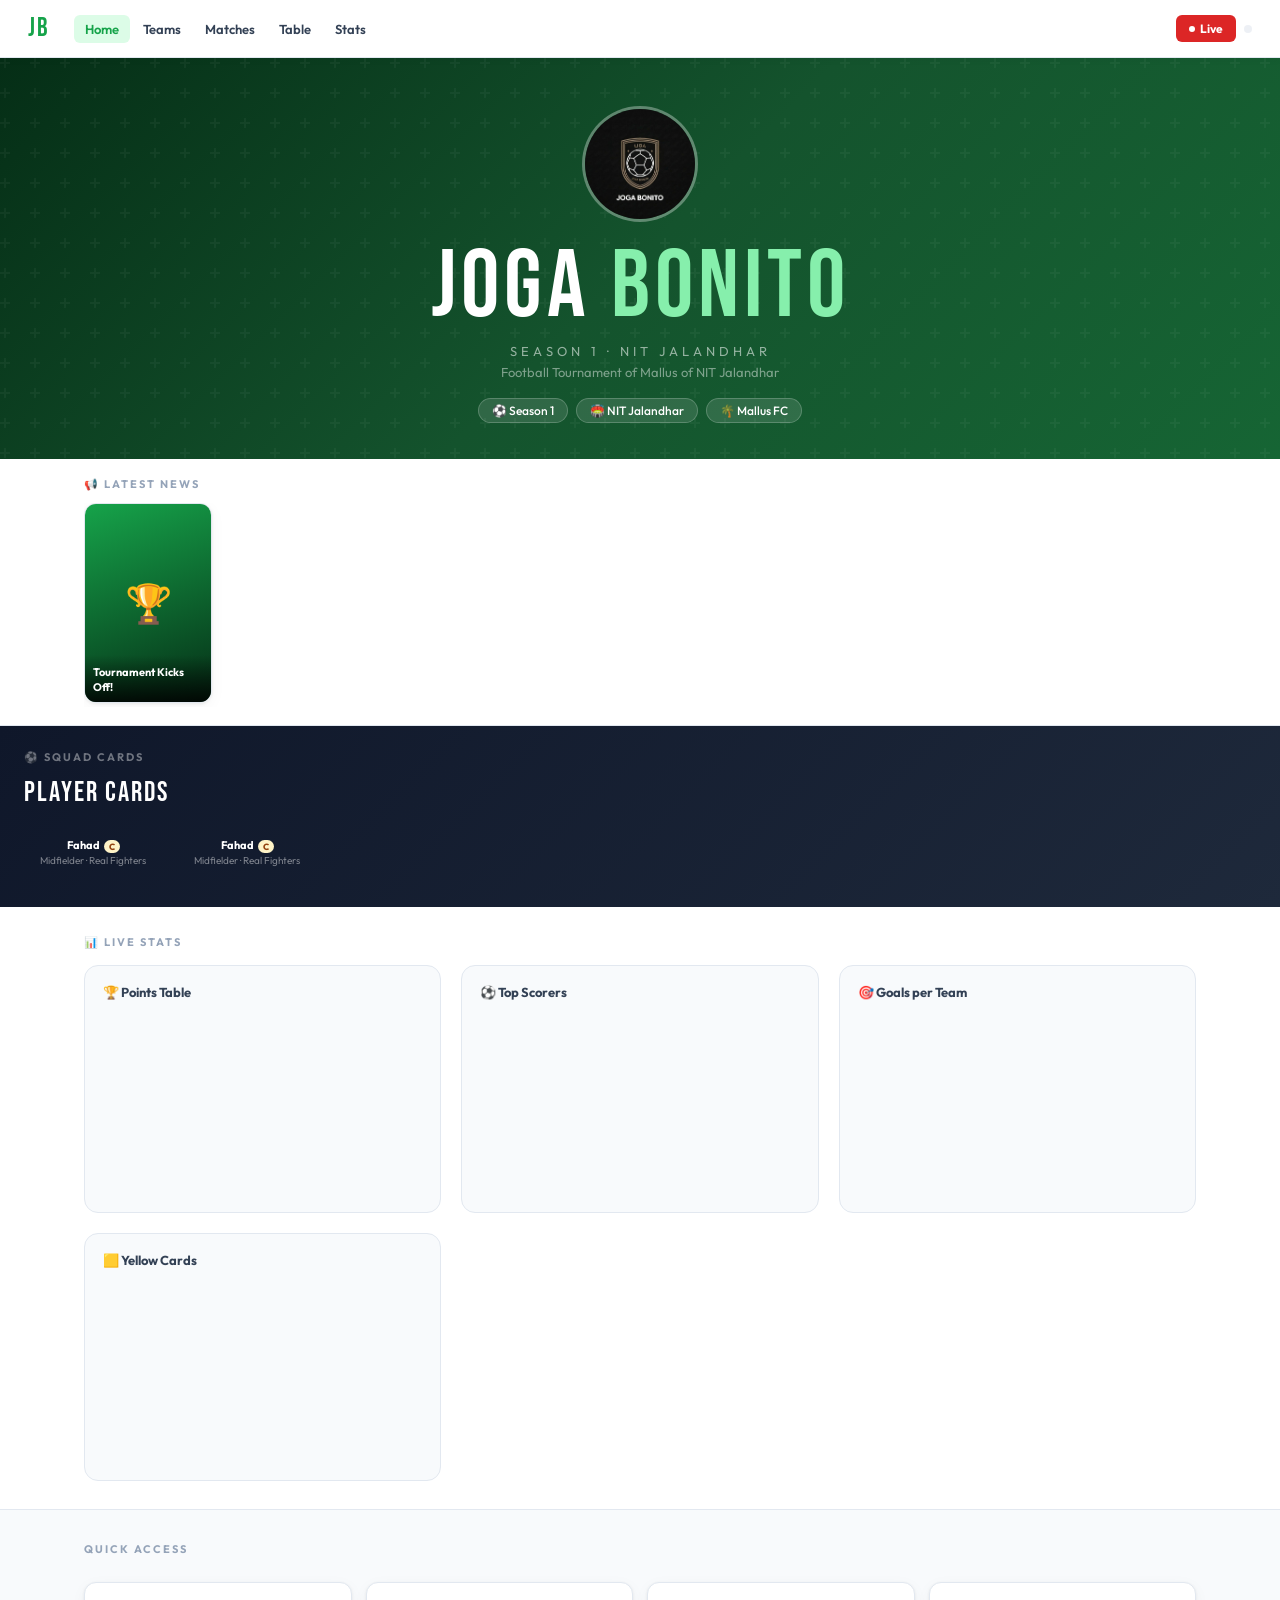
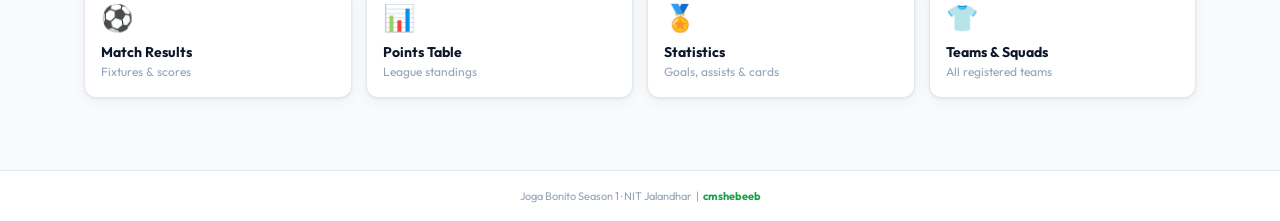
==== index.html @ de759548 "created new repo structure" ====
<!DOCTYPE html>
<html lang="en">
<head>
<meta charset="UTF-8">
<meta name="viewport" content="width=device-width, initial-scale=1.0">
<title>Joga Bonito Season 1</title>
<link href="https://fonts.googleapis.com/css2?family=Bebas+Neue&family=Outfit:wght@300;400;500;600;700&display=swap" rel="stylesheet">
<script src="https://cdnjs.cloudflare.com/ajax/libs/Chart.js/4.4.1/chart.umd.min.js"></script>
<!-- ALL DATA comes from data.js — edit that file, then git push -->
<script src="data.js"></script>
<style>
:root{
  --green:#16a34a;--gl:#dcfce7;--gm:#86efac;--gold:#d97706;--red:#dc2626;
  --bg:#f8fafc;--card:#fff;--border:#e2e8f0;--border2:#cbd5e1;
  --text:#0f172a;--text2:#334155;--muted:#94a3b8;
  --shadow:0 1px 3px rgba(0,0,0,.07),0 4px 16px rgba(0,0,0,.04);
  --shadow2:0 4px 24px rgba(0,0,0,.10);
}
*{box-sizing:border-box;margin:0;padding:0;}
html{scroll-behavior:smooth;}
body{background:var(--bg);color:var(--text);font-family:'Outfit',sans-serif;min-height:100vh;font-size:15px;}

/* ── NAV ── */
nav{background:#fff;border-bottom:1px solid var(--border);display:flex;align-items:center;justify-content:space-between;padding:0 28px;height:58px;position:sticky;top:0;z-index:200;box-shadow:0 2px 8px rgba(0,0,0,.04);}
.nav-left{display:flex;align-items:center;gap:24px;}
.nav-logo{font-family:'Bebas Neue';font-size:26px;color:var(--green);letter-spacing:2px;cursor:pointer;user-select:none;}
.nav-links{display:flex;gap:2px;}
.nav-btn{background:none;border:none;color:var(--text2);font-family:'Outfit';font-size:13px;font-weight:600;cursor:pointer;padding:6px 11px;border-radius:6px;transition:all .18s;}
.nav-btn:hover,.nav-btn.active{color:var(--green);background:var(--gl);}
.nav-right{display:flex;align-items:center;gap:8px;}
.live-btn{background:var(--red);color:#fff;border:none;border-radius:6px;padding:6px 13px;font-family:'Outfit';font-size:12px;font-weight:700;cursor:pointer;display:flex;align-items:center;gap:5px;}
.live-btn::before{content:'';width:6px;height:6px;background:#fff;border-radius:50%;animation:blink 1.2s infinite;}
@keyframes blink{0%,100%{opacity:1}50%{opacity:.2}}
.admin-dot{width:8px;height:8px;background:var(--border2);border-radius:50%;cursor:pointer;opacity:.35;transition:opacity .2s;border:none;display:block;}
.admin-dot:hover{opacity:1;}

/* ── OVERLAYS ── */
.overlay{display:none;position:fixed;inset:0;background:rgba(15,23,42,.45);z-index:500;align-items:center;justify-content:center;}
.overlay.show{display:flex;}
@keyframes popIn{from{transform:scale(.88);opacity:0}to{transform:scale(1);opacity:1}}
.popup-box{background:#fff;border-radius:16px;padding:30px 26px;width:320px;text-align:center;box-shadow:0 20px 60px rgba(0,0,0,.2);animation:popIn .22s ease;position:relative;}
.popup-box h2{font-family:'Bebas Neue';font-size:24px;color:var(--green);letter-spacing:2px;margin-bottom:4px;}
.pop-sub{font-size:13px;color:var(--muted);margin-bottom:22px;}
.popup-grid{display:grid;grid-template-columns:1fr 1fr;gap:12px;}
.pop-opt{padding:16px 10px;border-radius:12px;border:1.5px solid var(--border);cursor:pointer;transition:all .18s;background:var(--bg);}
.pop-opt:hover{border-color:var(--green);background:var(--gl);}
.pop-opt-icon{font-size:28px;margin-bottom:7px;}
.pop-opt-label{font-size:13px;font-weight:700;color:var(--text);}
.pop-close{position:absolute;top:12px;right:12px;background:var(--bg);border:none;border-radius:50%;width:26px;height:26px;cursor:pointer;font-size:13px;color:var(--muted);display:flex;align-items:center;justify-content:center;}
.s2-box{background:#fff;border-radius:16px;padding:40px 30px;width:340px;text-align:center;box-shadow:0 20px 60px rgba(0,0,0,.2);animation:popIn .22s ease;position:relative;}

/* ── PAGES ── */
.page{display:none;}.page.active{display:block;}
.inner{max-width:1160px;margin:0 auto;padding:32px 24px;}

/* ── WINNER BANNER ── */
.winner-banner{background:linear-gradient(90deg,#78350f,#d97706,#fbbf24,#d97706,#78350f);background-size:300%;animation:shimmer 4s linear infinite;padding:13px 24px;text-align:center;display:none;}
.winner-banner.show{display:block;}
@keyframes shimmer{0%{background-position:0%}100%{background-position:300%}}
.winner-banner p{color:#fff;font-family:'Bebas Neue';font-size:22px;letter-spacing:3px;}

/* ── HERO ── */
.hero{background:linear-gradient(135deg,#052e16 0%,#14532d 50%,#166534 100%);min-height:380px;display:flex;flex-direction:column;align-items:center;justify-content:center;text-align:center;position:relative;overflow:hidden;padding:48px 24px 36px;}
.hero::before{content:'';position:absolute;inset:0;background:url("data:image/svg+xml,%3Csvg width='60' height='60' viewBox='0 0 60 60' xmlns='http://www.w3.org/2000/svg'%3E%3Cg fill='none'%3E%3Cg fill='%23ffffff' fill-opacity='0.04'%3E%3Cpath d='M36 34v-4h-2v4h-4v2h4v4h2v-4h4v-2h-4zm0-30V0h-2v4h-4v2h4v4h2V6h4V4h-4zM6 34v-4H4v4H0v2h4v4h2v-4h4v-2H6zM6 4V0H4v4H0v2h4v4h2V6h4V4H6z'/%3E%3C/g%3E%3C/g%3E%3C/svg%3E");}
.hero-logo-area{width:116px;height:116px;border:3px solid rgba(255,255,255,.25);border-radius:50%;background:rgba(255,255,255,.1);display:flex;align-items:center;justify-content:center;margin-bottom:18px;overflow:hidden;backdrop-filter:blur(8px);position:relative;z-index:1;}
.hero-logo-area img{width:100%;height:100%;object-fit:cover;}
.hero-title{font-family:'Bebas Neue';font-size:clamp(54px,9vw,96px);color:#fff;letter-spacing:5px;line-height:1;position:relative;z-index:1;}
.hero-title span{color:#86efac;}
.hero-season{font-size:13px;color:rgba(255,255,255,.55);letter-spacing:4px;text-transform:uppercase;margin-top:7px;position:relative;z-index:1;}
.hero-tagline{font-size:13px;color:rgba(255,255,255,.45);margin-top:5px;position:relative;z-index:1;}
.hero-badges{display:flex;gap:8px;margin-top:18px;flex-wrap:wrap;justify-content:center;position:relative;z-index:1;}
.hero-badge{background:rgba(255,255,255,.12);border:1px solid rgba(255,255,255,.2);color:#fff;border-radius:20px;padding:4px 13px;font-size:12px;font-weight:500;}

/* ── NEWS ── */
.news-section{background:#fff;border-bottom:1px solid var(--border);padding:18px 0;}
.news-inner{max-width:1160px;margin:0 auto;padding:0 24px;}
.section-label{font-size:11px;font-weight:700;letter-spacing:2px;text-transform:uppercase;color:var(--muted);margin-bottom:12px;}
.stories-scroll{display:flex;gap:12px;overflow-x:auto;padding-bottom:4px;scrollbar-width:none;}
.stories-scroll::-webkit-scrollbar{display:none;}
.story-card{min-width:128px;height:200px;border-radius:12px;overflow:hidden;position:relative;cursor:pointer;flex-shrink:0;border:1.5px solid var(--border);transition:transform .2s,box-shadow .2s;box-shadow:var(--shadow);}
.story-card:hover{transform:translateY(-3px);box-shadow:var(--shadow2);}
.story-bg{width:100%;height:100%;background:linear-gradient(160deg,var(--green),#052e16);display:flex;align-items:center;justify-content:center;font-size:38px;}
.story-bg img{width:100%;height:100%;object-fit:cover;}
.story-overlay{position:absolute;bottom:0;left:0;right:0;padding:10px 8px 8px;background:linear-gradient(transparent,rgba(0,0,0,.82));}
.story-overlay h3{font-size:11px;font-weight:700;line-height:1.3;color:#fff;}

/* ── STORY MODAL ── */
#story-modal .modal-box{background:#000;padding:0;max-width:340px;height:540px;}
.story-full{width:100%;height:100%;display:flex;flex-direction:column;}
.story-full-img{flex:1;background:linear-gradient(160deg,var(--green),#052e16);display:flex;align-items:center;justify-content:center;font-size:68px;overflow:hidden;}
.story-full-img img{width:100%;height:100%;object-fit:cover;}
.story-full-content{padding:16px;background:linear-gradient(transparent,rgba(0,0,0,.95));}
.story-full-content h2{font-size:17px;font-weight:700;color:#fff;}
.story-full-content p{font-size:12px;color:rgba(255,255,255,.65);margin-top:5px;}
.story-progress{display:flex;gap:4px;padding:11px 13px 0;}
.story-seg{flex:1;height:2px;background:rgba(255,255,255,.22);border-radius:1px;}
.story-seg.done{background:rgba(255,255,255,.7);}.story-seg.act{background:#fff;}

/* ── PLAYER CARDS ── */
.player-cards-section{padding:24px 0;background:linear-gradient(135deg,#0f172a,#1e293b);overflow:hidden;}
.pc-heading{font-family:'Bebas Neue';font-size:28px;color:#fff;letter-spacing:2px;padding:0 24px;margin-bottom:14px;}
.cards-track-wrap{overflow:hidden;}
.cards-track{display:flex;gap:16px;padding:8px 24px 16px;width:max-content;animation:slideCards 70s linear infinite;}
.cards-track:hover{animation-play-state:paused;}
@keyframes slideCards{0%{transform:translateX(0)}100%{transform:translateX(-50%)}}
.pc-item{flex-shrink:0;width:138px;cursor:pointer;transition:transform .3s;z-index:1;position:relative;}
.pc-item:hover{transform:translateY(-14px) scale(1.1);z-index:10;}
.pc-card-img{width:138px;height:calc(138px * 16/9);border-radius:12px;object-fit:cover;border:2px solid rgba(255,255,255,.15);box-shadow:0 8px 24px rgba(0,0,0,.4);display:block;}
.pc-placeholder{width:138px;height:calc(138px * 16/9);border-radius:12px;background:linear-gradient(160deg,#1e3a5f,#0f172a);border:2px solid rgba(255,255,255,.1);display:flex;flex-direction:column;align-items:center;justify-content:center;gap:8px;box-shadow:0 8px 24px rgba(0,0,0,.4);}
.pc-placeholder img{width:56px;height:56px;border-radius:50%;object-fit:cover;}
.pc-placeholder .pc-icon{font-size:36px;}
.pc-placeholder p{font-size:10px;color:rgba(255,255,255,.5);font-weight:700;text-align:center;padding:0 6px;line-height:1.4;}
.pc-name{font-size:11px;font-weight:700;color:#fff;text-align:center;margin-top:7px;}
.pc-pos{font-size:10px;color:rgba(255,255,255,.45);text-align:center;margin-top:2px;}
.cap-c{background:#fef3c7;color:#92400e;font-size:9px;font-weight:800;padding:1px 5px;border-radius:8px;margin-left:4px;vertical-align:middle;}

/* player card full modal */
#pcModal .modal-box{max-width:340px;padding:0;overflow:hidden;background:#0f172a;}
.pcm-img{width:100%;aspect-ratio:9/16;object-fit:cover;display:block;}
.pcm-placeholder{width:100%;aspect-ratio:9/16;background:linear-gradient(160deg,#1e3a5f,#0f172a);display:flex;flex-direction:column;align-items:center;justify-content:center;gap:14px;}
.pcm-placeholder img{width:90px;height:90px;border-radius:50%;object-fit:cover;border:3px solid rgba(255,255,255,.2);}
.pcm-placeholder .pcm-icon{font-size:70px;}
.pcm-info{padding:16px 18px 22px;}
.pcm-name{font-family:'Bebas Neue';font-size:26px;color:#fff;letter-spacing:2px;}
.pcm-sub{font-size:13px;color:rgba(255,255,255,.5);margin-top:3px;}

/* ── GRAPHS ── */
.graphs-section{background:#fff;padding:28px 0;border-bottom:1px solid var(--border);}
.graphs-inner{max-width:1160px;margin:0 auto;padding:0 24px;}
.graphs-grid{display:grid;grid-template-columns:repeat(auto-fit,minmax(270px,1fr));gap:20px;margin-top:16px;}
.graph-card{background:var(--bg);border:1px solid var(--border);border-radius:14px;padding:18px;}
.graph-card h4{font-size:13px;font-weight:700;color:var(--text2);margin-bottom:14px;}
.graph-canvas-wrap{position:relative;height:180px;}

/* ── COMMENTS SLIDER ── */
.comments-section{background:#f1f5f9;border-top:1px solid var(--border);border-bottom:1px solid var(--border);padding:18px 0;overflow:hidden;}
.comments-inner{max-width:1160px;margin:0 auto;padding:0 24px;}
.slider-track{display:flex;gap:14px;animation:slideC 50s linear infinite;width:max-content;}
.slider-track:hover{animation-play-state:paused;}
@keyframes slideC{0%{transform:translateX(0)}100%{transform:translateX(-50%)}}
.comment-chip{background:#fff;border:1px solid var(--border);border-radius:40px;padding:9px 16px;display:flex;align-items:center;gap:10px;white-space:nowrap;box-shadow:var(--shadow);flex-shrink:0;}
.cc-av{width:28px;height:28px;border-radius:50%;background:var(--gl);display:flex;align-items:center;justify-content:center;font-size:12px;font-weight:700;color:var(--green);flex-shrink:0;}
.cc-name{font-size:12px;font-weight:700;}
.cc-text{font-size:12px;color:var(--muted);}

/* ── QUICK GRID ── */
.quick-grid{display:grid;grid-template-columns:repeat(auto-fit,minmax(200px,1fr));gap:14px;margin-top:26px;}
.quick-card{background:var(--card);border:1px solid var(--border);border-radius:12px;padding:18px 16px;cursor:pointer;transition:all .18s;box-shadow:var(--shadow);}
.quick-card:hover{border-color:var(--green);box-shadow:0 4px 20px rgba(22,163,74,.12);transform:translateY(-2px);}
.quick-card-icon{font-size:26px;margin-bottom:9px;}
.quick-card h3{font-size:14px;font-weight:700;}
.quick-card p{font-size:12px;color:var(--muted);margin-top:3px;}

/* ── SECTION HEADERS ── */
.sec-header{display:flex;align-items:center;justify-content:space-between;margin-bottom:4px;}
.sec-title{font-family:'Bebas Neue';font-size:30px;letter-spacing:1.5px;}
.sec-divider{height:2px;background:linear-gradient(90deg,var(--green),transparent 60%);border-radius:2px;margin-bottom:20px;}

/* ── FORMS ── */
.form-group{margin-bottom:13px;}
label{display:block;font-size:12px;font-weight:600;color:var(--text2);margin-bottom:4px;}
input,select,textarea{width:100%;background:#fff;border:1.5px solid var(--border);border-radius:8px;padding:9px 12px;color:var(--text);font-family:'Outfit';font-size:14px;outline:none;transition:border-color .18s;}
input:focus,select:focus,textarea:focus{border-color:var(--green);box-shadow:0 0 0 3px rgba(22,163,74,.09);}

/* ── BUTTONS ── */
.btn{padding:9px 18px;border-radius:8px;border:none;cursor:pointer;font-family:'Outfit';font-weight:600;font-size:13px;transition:all .18s;}
.btn-green{background:var(--green);color:#fff;}.btn-green:hover{background:#15803d;}
.btn-outline{background:none;border:1.5px solid var(--green);color:var(--green);}.btn-outline:hover{background:var(--gl);}
.btn-red{background:var(--red);color:#fff;}
.btn-sm{padding:5px 10px;font-size:11px;}.btn-full{width:100%;}

/* ── TABLES ── */
.table-wrap{overflow-x:auto;border-radius:10px;border:1px solid var(--border);box-shadow:var(--shadow);}
table{width:100%;border-collapse:collapse;font-size:13px;background:#fff;}
th{background:var(--green);color:#fff;padding:11px 14px;text-align:left;font-weight:700;font-size:12px;letter-spacing:.4px;text-transform:uppercase;}
td{padding:11px 14px;border-bottom:1px solid var(--border);color:var(--text2);}
tr:last-child td{border-bottom:none;}tr:hover td{background:var(--bg);}
.team-logo-sm{width:26px;height:26px;border-radius:50%;object-fit:cover;border:1px solid var(--border);}
.player-photo-sm{width:32px;height:32px;border-radius:50%;object-fit:cover;border:1px solid var(--border);}

/* ── MATCH CARD ── */
.match-card{background:var(--card);border:1px solid var(--border);border-radius:12px;padding:18px;margin-bottom:11px;box-shadow:var(--shadow);}
.match-teams{display:flex;align-items:center;justify-content:space-between;gap:10px;}
.match-team{display:flex;flex-direction:column;align-items:center;gap:6px;flex:1;}
.match-team-name{font-weight:700;font-size:14px;text-align:center;}
.match-score{font-family:'Bebas Neue';font-size:42px;color:var(--green);min-width:86px;text-align:center;line-height:1;}
.goal-list{margin-top:9px;display:flex;flex-wrap:wrap;gap:5px;}
.goal-badge{background:var(--bg);border:1px solid var(--border);border-radius:6px;padding:3px 9px;font-size:11px;color:var(--text2);}
.card-icon{display:inline-block;width:9px;height:13px;border-radius:2px;margin-right:3px;vertical-align:middle;}
.card-y{background:#facc15;}.card-r{background:var(--red);}
.badge-gold{background:#fef3c7;color:var(--gold);font-size:11px;font-weight:700;padding:2px 8px;border-radius:20px;}

/* ── STAT ROW ── */
.stat-row{display:flex;align-items:center;gap:12px;padding:10px 4px;border-bottom:1px solid var(--border);cursor:pointer;border-radius:8px;transition:background .15s;}
.stat-row:hover{background:var(--gl);}
.stat-row:last-child{border-bottom:none;}
.stat-rank{font-family:'Bebas Neue';font-size:24px;color:var(--green);width:30px;text-align:center;}
.stat-info{flex:1;}.stat-name{font-weight:700;font-size:14px;}.stat-meta{font-size:11px;color:var(--muted);}
.stat-count{font-family:'Bebas Neue';font-size:26px;color:var(--gold);}

/* ── TEAM GRID ── */
.team-grid{display:grid;grid-template-columns:repeat(auto-fill,minmax(168px,1fr));gap:13px;}
.team-card{background:var(--card);border:1px solid var(--border);border-radius:12px;padding:18px 14px;text-align:center;cursor:pointer;transition:all .18s;box-shadow:var(--shadow);}
.team-card:hover{border-color:var(--green);box-shadow:0 4px 20px rgba(22,163,74,.12);transform:translateY(-2px);}
.tc-logo{width:60px;height:60px;border-radius:50%;object-fit:cover;margin:0 auto 9px;display:block;border:2px solid var(--border);}

/* ── MODAL ── */
.modal-overlay{display:none;position:fixed;inset:0;background:rgba(15,23,42,.45);z-index:400;align-items:center;justify-content:center;padding:20px;}
.modal-overlay.show{display:flex;}
.modal-box{background:#fff;border-radius:16px;padding:26px;max-width:560px;width:100%;max-height:90vh;overflow-y:auto;position:relative;box-shadow:0 20px 60px rgba(0,0,0,.2);animation:popIn .2s ease;}
.modal-close{position:absolute;top:13px;right:13px;background:var(--bg);border:1.5px solid var(--border);color:var(--muted);width:27px;height:27px;border-radius:50%;cursor:pointer;font-size:13px;display:flex;align-items:center;justify-content:center;}
.player-row{display:flex;align-items:center;gap:12px;padding:9px 6px;border-bottom:1px solid var(--border);cursor:pointer;border-radius:8px;transition:background .15s;}
.player-row:hover{background:var(--gl);}
.player-row:last-child{border-bottom:none;}

/* ── PLAYER STATS ── */
.pstats-grid{display:grid;grid-template-columns:1fr 1fr;gap:10px;margin-top:14px;}
.pstat-box{background:var(--bg);border:1px solid var(--border);border-radius:10px;padding:14px;text-align:center;}
.pstat-val{font-family:'Bebas Neue';font-size:32px;color:var(--green);}
.pstat-lbl{font-size:11px;color:var(--muted);margin-top:2px;}

/* ── REVIEW FORM ── */
.review-wrap{max-width:680px;margin:0 auto;}
.review-card{background:var(--card);border:1px solid var(--border);border-radius:16px;padding:26px;box-shadow:var(--shadow2);}
.review-card h2{font-family:'Bebas Neue';font-size:28px;letter-spacing:1.5px;color:var(--green);margin-bottom:4px;}
.rev-sub{font-size:13px;color:var(--muted);margin-bottom:20px;}
.formation-grid{display:flex;gap:7px;flex-wrap:wrap;margin-top:5px;}
.formation-opt{padding:6px 13px;border:1.5px solid var(--border);border-radius:7px;cursor:pointer;font-size:13px;font-weight:700;transition:all .18s;background:var(--bg);color:var(--text2);}
.formation-opt:hover{border-color:var(--green);}
.formation-opt.selected{border-color:var(--green);background:var(--gl);color:var(--green);}
.slot-label{font-size:11px;color:var(--gold);font-weight:700;text-transform:uppercase;letter-spacing:.4px;margin-bottom:4px;}
.ranking-row{display:flex;align-items:center;gap:10px;margin-bottom:7px;}
.rank-label{font-weight:700;font-size:13px;color:var(--gold);min-width:44px;}
.success-box{background:var(--gl);border:1.5px solid var(--gm);border-radius:12px;padding:28px;text-align:center;display:none;}
.success-box h3{font-family:'Bebas Neue';font-size:28px;color:var(--green);}

/* ── ANALYTICS ── */
.analytics-grid{display:grid;grid-template-columns:repeat(auto-fit,minmax(220px,1fr));gap:14px;margin-top:16px;}
.analytics-card{background:var(--card);border:1px solid var(--border);border-radius:12px;padding:18px;box-shadow:var(--shadow);}
.analytics-card h4{font-size:12px;font-weight:700;color:var(--muted);text-transform:uppercase;letter-spacing:.5px;margin-bottom:12px;}
.vote-row{display:flex;align-items:center;gap:10px;margin-bottom:8px;}
.vote-bar-wrap{flex:1;background:var(--bg);border-radius:20px;height:8px;overflow:hidden;}
.vote-bar{height:100%;background:var(--green);border-radius:20px;transition:width .4s;}
.vote-label{font-size:13px;font-weight:600;min-width:90px;white-space:nowrap;overflow:hidden;text-overflow:ellipsis;}
.vote-count{font-size:12px;color:var(--muted);min-width:20px;text-align:right;font-weight:700;}

/* ── ADMIN ── */
.admin-login-area{min-height:calc(100vh - 58px);display:flex;align-items:center;justify-content:center;}
.login-box{background:#fff;border:1px solid var(--border);border-radius:16px;padding:34px 30px;width:340px;box-shadow:var(--shadow2);}
.login-box h2{font-family:'Bebas Neue';font-size:26px;color:var(--green);letter-spacing:2px;margin-bottom:3px;}
.login-sub{font-size:13px;color:var(--muted);margin-bottom:22px;}
.admin-tabs{display:flex;gap:6px;flex-wrap:wrap;margin-bottom:22px;border-bottom:1px solid var(--border);padding-bottom:13px;}
.atab{padding:6px 13px;border-radius:7px;background:var(--bg);border:1px solid var(--border);color:var(--muted);cursor:pointer;font-size:12px;font-weight:700;transition:all .18s;}
.atab.active,.atab:hover{background:var(--green);color:#fff;border-color:var(--green);}
.admin-panel{display:none;}.admin-panel.active{display:block;}
.guide-box{background:var(--bg);border:1.5px solid var(--border);border-radius:12px;padding:18px;margin-bottom:14px;}
.guide-box h4{font-size:14px;font-weight:700;margin-bottom:9px;}
.guide-box p,.guide-box li{font-size:13px;color:var(--text2);line-height:1.7;}
.guide-box ol,.guide-box ul{padding-left:18px;}
.code-block{background:#0f172a;color:#86efac;font-family:monospace;font-size:12px;padding:12px 14px;border-radius:8px;margin-top:10px;overflow-x:auto;line-height:1.7;white-space:pre;}
.step{display:inline-block;background:var(--green);color:#fff;font-size:11px;font-weight:700;padding:2px 8px;border-radius:20px;margin-right:6px;}

/* ── WINNER OVERLAY ── */
.winner-overlay{display:none;position:fixed;inset:0;background:rgba(0,0,0,.72);z-index:999;align-items:center;justify-content:center;}
.winner-overlay.show{display:flex;}
.winner-box{background:#fff;border:3px solid var(--gold);border-radius:20px;padding:38px;text-align:center;max-width:400px;animation:popIn .5s;box-shadow:0 0 60px rgba(217,119,6,.28);}
.winner-box h2{font-family:'Bebas Neue';font-size:38px;color:var(--gold);}
.winner-box h3{font-size:24px;font-weight:700;margin:8px 0;}
.confetti-canvas{position:fixed;inset:0;pointer-events:none;z-index:998;}

/* ── TOAST ── */
.toast{position:fixed;bottom:22px;right:22px;background:var(--green);color:#fff;padding:10px 16px;border-radius:10px;font-weight:700;font-size:13px;z-index:9999;opacity:0;transform:translateY(12px);transition:all .3s;box-shadow:0 4px 20px rgba(22,163,74,.28);}
.toast.show{opacity:1;transform:translateY(0);}

/* ── MISC ── */
.mini-divider{height:1px;background:var(--border);margin:20px 0;}
.grid-2{display:grid;grid-template-columns:1fr 1fr;gap:18px;}
.card{background:var(--card);border:1px solid var(--border);border-radius:12px;padding:18px;box-shadow:var(--shadow);}
.pos-1{color:var(--gold);font-weight:800;}.pos-2{color:var(--text2);font-weight:700;}.pos-3{color:#b45309;font-weight:700;}
footer{text-align:center;padding:18px;font-size:11px;color:var(--muted);border-top:1px solid var(--border);background:#fff;margin-top:40px;}
footer a{color:var(--green);text-decoration:none;font-weight:700;}
@media(max-width:640px){
  nav{padding:0 14px;}.nav-links{gap:0;}.nav-btn{font-size:11px;padding:5px 7px;}
  .hero-title{font-size:52px;}.inner{padding:20px 14px;}
  .grid-2{grid-template-columns:1fr;}.graphs-grid{grid-template-columns:1fr;}
  .team-grid{grid-template-columns:repeat(auto-fill,minmax(140px,1fr));}
}
</style>
</head>
<body>

<!-- ═══════════════════════════════ NAV ═══════════════════════════════ -->
<nav>
  <div class="nav-left">
    <div class="nav-logo" onclick="showPage('home')">JB</div>
    <div class="nav-links">
      <button class="nav-btn active" onclick="showPage('home')">Home</button>
      <button class="nav-btn" onclick="showPage('teams')">Teams</button>
      <button class="nav-btn" onclick="showPage('matches')">Matches</button>
      <button class="nav-btn" onclick="showPage('table')">Table</button>
      <button class="nav-btn" onclick="showPage('stats')">Stats</button>
    </div>
  </div>
  <div class="nav-right">
    <button class="live-btn" onclick="openLivePopup()">Live</button>
    <button class="admin-dot" onclick="showPage('admin-login')" title="Admin"></button>
  </div>
</nav>

<!-- LIVE POPUP -->
<div class="overlay" id="liveOverlay" onclick="closeLivePopup(event)">
  <div class="popup-box">
    <button class="pop-close" onclick="document.getElementById('liveOverlay').classList.remove('show')">✕</button>
    <h2>JOGA BONITO</h2>
    <div class="pop-sub">Season 1 · NIT Jalandhar</div>
    <div class="popup-grid">
      <div class="pop-opt" onclick="openReview()"><div class="pop-opt-icon">📝</div><div class="pop-opt-label">Fan Review</div></div>
      <div class="pop-opt" onclick="openS2()"><div class="pop-opt-icon">🚀</div><div class="pop-opt-label">Season 2</div></div>
    </div>
  </div>
</div>

<!-- SEASON 2 POPUP -->
<div class="overlay" id="s2Overlay" onclick="closeS2(event)">
  <div class="s2-box">
    <button class="pop-close" onclick="document.getElementById('s2Overlay').classList.remove('show')">✕</button>
    <div style="font-size:52px;margin-bottom:12px;">⚽</div>
    <h2 style="font-family:'Bebas Neue';font-size:30px;color:var(--green);letter-spacing:2px;">SEASON 2</h2>
    <p style="color:var(--muted);margin-top:8px;font-size:14px;">Season 2 will be announced shortly.<br>Stay tuned!</p>
  </div>
</div>

<!-- STORY MODAL -->
<div class="modal-overlay" id="story-modal" onclick="closeModal('story-modal',event)">
  <div class="modal-box">
    <button class="modal-close" onclick="closeModal('story-modal')" style="background:rgba(0,0,0,.4);color:#fff;border:none;">✕</button>
    <div class="story-full">
      <div class="story-progress" id="storyProgress"></div>
      <div class="story-full-img" id="storyFullImg"></div>
      <div class="story-full-content"><h2 id="storyFullTitle"></h2><p id="storyFullBody"></p></div>
    </div>
  </div>
</div>

<!-- TEAM MODAL -->
<div class="modal-overlay" id="teamModal" onclick="closeModal('teamModal',event)">
  <div class="modal-box">
    <button class="modal-close" onclick="closeModal('teamModal')">✕</button>
    <div id="teamModalContent"></div>
  </div>
</div>

<!-- PLAYER CARD MODAL -->
<div class="modal-overlay" id="pcModal" onclick="closeModal('pcModal',event)">
  <div class="modal-box" style="max-width:340px;padding:0;overflow:hidden;background:#0f172a;">
    <button class="modal-close" onclick="closeModal('pcModal')" style="background:rgba(255,255,255,.15);color:#fff;border:none;z-index:10;">✕</button>
    <div id="pcModalContent"></div>
  </div>
</div>

<!-- PLAYER STATS MODAL -->
<div class="modal-overlay" id="statsModal" onclick="closeModal('statsModal',event)">
  <div class="modal-box">
    <button class="modal-close" onclick="closeModal('statsModal')">✕</button>
    <div id="statsModalContent"></div>
  </div>
</div>

<!-- ═══════════════════════════════ HOME ═══════════════════════════════ -->
<div id="page-home" class="page active" style="padding:0;max-width:100%;">

  <!-- Winner banner (hidden until winner set in data.js) -->
  <div class="winner-banner" id="winnerBanner">
    <p id="winnerBannerText">🏆 CHAMPIONS — —</p>
  </div>

  <!-- Hero -->
  <div class="hero">
    <div class="hero-logo-area" id="logoArea">
      <span style="color:rgba(255,255,255,.5);font-family:'Bebas Neue';font-size:22px;letter-spacing:2px;">JB</span>
    </div>
    <div class="hero-title">JOGA <span>BONITO</span></div>
    <div class="hero-season" id="heroSeason">Season 1 · NIT Jalandhar</div>
    <div class="hero-tagline" id="heroTagline">Football Tournament of Mallus of NIT Jalandhar</div>
    <div class="hero-badges">
      <span class="hero-badge">⚽ Season 1</span>
      <span class="hero-badge" id="heroBadgeVenue">🏟️ NIT Jalandhar</span>
      <span class="hero-badge">🌴 Mallus FC</span>
    </div>
  </div>

  <!-- News -->
  <div class="news-section">
    <div class="news-inner">
      <div class="section-label">📢 Latest News</div>
      <div class="stories-scroll" id="storiesContainer"></div>
    </div>
  </div>

  <!-- Player Cards (hidden if no players) -->
  <div class="player-cards-section" id="playerCardsSection" style="display:none;">
    <div style="padding:0 24px;">
      <div class="section-label" style="color:rgba(255,255,255,.4);">⚽ Squad Cards</div>
    </div>
    <div class="pc-heading">Player Cards</div>
    <div class="cards-track-wrap"><div class="cards-track" id="cardsTrack"></div></div>
  </div>

  <!-- Graphs (hidden if no data) -->
  <div class="graphs-section" id="graphsSection" style="display:none;">
    <div class="graphs-inner">
      <div class="section-label">📊 Live Stats</div>
      <div class="graphs-grid">
        <div class="graph-card"><h4>🏆 Points Table</h4><div class="graph-canvas-wrap"><canvas id="chartPts"></canvas></div></div>
        <div class="graph-card"><h4>⚽ Top Scorers</h4><div class="graph-canvas-wrap"><canvas id="chartScorers"></canvas></div></div>
        <div class="graph-card"><h4>🎯 Goals per Team</h4><div class="graph-canvas-wrap"><canvas id="chartGoals"></canvas></div></div>
        <div class="graph-card"><h4>🟨 Yellow Cards</h4><div class="graph-canvas-wrap"><canvas id="chartCards"></canvas></div></div>
      </div>
    </div>
  </div>

  <!-- Comments slider (hidden if no comments) -->
  <div class="comments-section" id="commentSection" style="display:none;">
    <div class="comments-inner">
      <div class="section-label" style="margin-bottom:9px;">💬 Fan Comments</div>
      <div style="overflow:hidden;"><div class="slider-track" id="sliderTrack"></div></div>
    </div>
  </div>

  <!-- Quick links -->
  <div class="inner">
    <div class="section-label">Quick Access</div>
    <div class="quick-grid">
      <div class="quick-card" onclick="showPage('matches')"><div class="quick-card-icon">⚽</div><h3>Match Results</h3><p>Fixtures & scores</p></div>
      <div class="quick-card" onclick="showPage('table')"><div class="quick-card-icon">📊</div><h3>Points Table</h3><p>League standings</p></div>
      <div class="quick-card" onclick="showPage('stats')"><div class="quick-card-icon">🏅</div><h3>Statistics</h3><p>Goals, assists & cards</p></div>
      <div class="quick-card" onclick="showPage('teams')"><div class="quick-card-icon">👕</div><h3>Teams & Squads</h3><p>All registered teams</p></div>
    </div>
  </div>
</div>

<!-- ═══════════════════════════════ TEAMS ═══════════════════════════════ -->
<div id="page-teams" class="page">
  <div class="inner">
    <div class="sec-header"><div class="sec-title">Teams & Squads</div></div>
    <div class="sec-divider"></div>
    <div class="team-grid" id="teamsGrid"></div>
  </div>
</div>

<!-- ═══════════════════════════════ MATCHES ═══════════════════════════════ -->
<div id="page-matches" class="page">
  <div class="inner">
    <div class="sec-header"><div class="sec-title">Match Results</div></div>
    <div class="sec-divider"></div>
    <div id="matchesList"></div>
  </div>
</div>

<!-- ═══════════════════════════════ TABLE ═══════════════════════════════ -->
<div id="page-table" class="page">
  <div class="inner">
    <div class="sec-header"><div class="sec-title">Points Table</div></div>
    <div class="sec-divider"></div>
    <div class="table-wrap">
      <table>
        <thead><tr><th>#</th><th>Team</th><th>P</th><th>W</th><th>D</th><th>L</th><th>GF</th><th>GA</th><th>GD</th><th>Pts</th></tr></thead>
        <tbody id="pointsBody"></tbody>
      </table>
    </div>
  </div>
</div>

<!-- ═══════════════════════════════ STATS ═══════════════════════════════ -->
<div id="page-stats" class="page">
  <div class="inner">
    <div class="sec-header"><div class="sec-title">Statistics</div></div>
    <div class="sec-divider"></div>
    <div class="grid-2" style="margin-bottom:22px;">
      <div class="card"><div style="font-weight:700;font-size:14px;margin-bottom:13px;">⚽ Top Scorers</div><div id="topScorers"></div></div>
      <div class="card"><div style="font-weight:700;font-size:14px;margin-bottom:13px;">🟨 Yellow Cards</div><div id="yellowCards"></div></div>
    </div>
    <div class="grid-2">
      <div class="card"><div style="font-weight:700;font-size:14px;margin-bottom:13px;">⚔️ Best Attack</div><div class="table-wrap"><table><thead><tr><th>#</th><th>Team</th><th>Goals</th></tr></thead><tbody id="bestAttack"></tbody></table></div></div>
      <div class="card"><div style="font-weight:700;font-size:14px;margin-bottom:13px;">🛡️ Best Defence</div><div class="table-wrap"><table><thead><tr><th>#</th><th>Team</th><th>Conceded</th></tr></thead><tbody id="bestDefence"></tbody></table></div></div>
    </div>
  </div>
</div>

<!-- ═══════════════════════════════ REVIEW FORM ═══════════════════════════════ -->
<div id="page-review" class="page">
  <div class="inner">
    <div class="sec-header"><div class="sec-title">Fan Review</div></div>
    <div class="sec-divider"></div>
    <div class="review-wrap">
      <div class="review-card" id="reviewFormCard">
        <h2>JOGA BONITO — SEASON 1</h2>
        <p class="rev-sub">Pick your all-star squad, vote for awards, and rank the teams. Your submission goes directly to the tournament admin.</p>

        <!--
          IMPORTANT: Replace YOUR_FORM_ID in data.js (formspreeId field).
          The form action is set automatically from data.js.
        -->
        <form id="reviewForm" method="POST" onsubmit="handleSubmit(event)">
          <input type="hidden" name="_subject" value="Joga Bonito Fan Review">

          <div class="form-group">
            <label>Your Name *</label>
            <select name="name" id="reviewerName" required>
              <option value="">— Select Your Name —</option>
            </select>
          </div>

          <div class="form-group">
            <label>Formation (Def – Mid – Att) *</label>
            <div class="formation-grid">
              <div class="formation-opt" onclick="selFm(this,'2-2-1')">2-2-1</div>
              <div class="formation-opt" onclick="selFm(this,'3-1-1')">3-1-1</div>
              <div class="formation-opt" onclick="selFm(this,'1-3-1')">1-3-1</div>
              <div class="formation-opt" onclick="selFm(this,'2-1-2')">2-1-2</div>
              <div class="formation-opt" onclick="selFm(this,'1-2-2')">1-2-2</div>
              <div class="formation-opt" onclick="selFm(this,'3-2-0')">3-2-0</div>
              <div class="formation-opt" onclick="selFm(this,'0-2-3')">0-2-3</div>
              <div class="formation-opt" onclick="selFm(this,'2-3-0')">2-3-0</div>
            </div>
            <input type="hidden" name="formation" id="fmInput">
          </div>

          <div id="playerSlots"></div>
          <!-- squad hidden field is filled on submit -->
          <input type="hidden" name="squad" id="squadInput">

          <div class="mini-divider"></div>
          <div style="font-weight:700;font-size:14px;margin-bottom:13px;">🏅 Tournament Awards</div>

          <div class="form-group"><label>Best Captain's Team</label>
            <select name="best_captain" id="q_best_captain"><option value="">— Select —</option></select></div>
          <div class="form-group"><label>Best Entertainment Team</label>
            <select name="best_entertain" id="q_best_entertain"><option value="">— Select —</option></select></div>
          <div class="form-group"><label>Luckiest Team</label>
            <select name="luckiest" id="q_luckiest"><option value="">— Select —</option></select></div>
          <div class="form-group"><label>Unluckiest Team</label>
            <select name="unluckiest" id="q_unluckiest"><option value="">— Select —</option></select></div>
          <div class="form-group"><label>Most Improved Team</label>
            <select name="improved" id="q_improved"><option value="">— Select —</option></select></div>
          <div class="form-group"><label>Best Emerging Player</label>
            <select name="emerging" id="q_emerging"><option value="">— Select —</option></select></div>
          <div class="form-group"><label>Fan Favourite Player</label>
            <select name="fav_player" id="q_fav_player"><option value="">— Select —</option></select></div>
          <div class="form-group"><label>Best Goalkeeper</label>
            <select name="best_gk" id="q_best_gk"><option value="">— Select —</option></select></div>
          <div class="form-group"><label>Most Skillful Player</label>
            <select name="skillful" id="q_skillful"><option value="">— Select —</option></select></div>
          <div class="form-group"><label>Tournament MVP</label>
            <select name="mvp" id="q_mvp"><option value="">— Select —</option></select></div>

          <div class="mini-divider"></div>
          <div style="font-weight:700;font-size:14px;margin-bottom:6px;">Overall Team Rankings</div>
          <div id="teamRankings"></div>
          <div style="font-weight:700;font-size:14px;margin:13px 0 6px;">Fan Favourite Team Rankings</div>
          <div id="favTeamRankings"></div>
          <div style="font-weight:700;font-size:14px;margin:13px 0 6px;">Fair Play Rankings</div>
          <div id="fairPlayRankings"></div>
          <!-- hidden fields carry rankings as readable strings -->
          <input type="hidden" name="overall_rankings" id="rankInput">
          <input type="hidden" name="fav_rankings"     id="favRankInput">
          <input type="hidden" name="fairplay_rankings" id="fairRankInput">

          <div class="mini-divider"></div>
          <div class="form-group">
            <label>Your Comments & Feedback</label>
            <textarea name="comments" id="q_comments" rows="3" placeholder="Share your thoughts about the tournament..."></textarea>
          </div>

          <button type="submit" class="btn btn-green btn-full" style="padding:13px;font-size:15px;">✅ Submit Review</button>
        </form>
      </div>
      <div class="success-box" id="reviewSuccess">
        <div style="font-size:44px;margin-bottom:10px;">🎉</div>
        <h3>Thank You!</h3>
        <p style="font-size:14px;color:var(--text2);margin-top:8px;">Your review was submitted successfully.<br>The admin will publish the results soon!</p>
      </div>
    </div>
  </div>
</div>

<!-- ═══════════════════════════════ ADMIN LOGIN ═══════════════════════════════ -->
<div id="page-admin-login" class="page" style="padding:0;max-width:100%;">
  <div class="admin-login-area">
    <div class="login-box">
      <div style="font-size:38px;margin-bottom:10px;">🔐</div>
      <h2 style="font-family:'Bebas Neue';font-size:26px;color:var(--green);letter-spacing:2px;margin-bottom:3px;">Admin Panel</h2>
      <div class="login-sub">Joga Bonito — Tournament Management</div>
      <div class="form-group">
        <label>Password</label>
        <input type="password" id="adminPass" placeholder="Enter password" onkeydown="if(event.key==='Enter')adminLogin()">
      </div>
      <button class="btn btn-green btn-full" style="padding:12px;" onclick="adminLogin()">Login</button>
      <p id="loginErr" style="color:var(--red);font-size:12px;margin-top:10px;text-align:center;display:none;">Wrong password.</p>
    </div>
  </div>
</div>

<!-- ═══════════════════════════════ ADMIN PANEL ═══════════════════════════════ -->
<div id="page-admin" class="page">
  <div class="inner">
    <div class="sec-header" style="margin-bottom:16px;">
      <div class="sec-title">Admin Panel</div>
      <button class="btn btn-outline btn-sm" onclick="adminLogout()">Logout</button>
    </div>
    <div class="admin-tabs">
      <div class="atab active" onclick="switchAdmin('guide',event)">📖 Guide</div>
      <div class="atab" onclick="switchAdmin('formspree',event)">📬 Form Setup</div>
      <div class="atab" onclick="switchAdmin('reviews-admin',event)">📋 Reviews</div>
      <div class="atab" onclick="switchAdmin('analytics',event)">📊 Analytics</div>
    </div>

    <!-- GUIDE -->
    <div class="admin-panel active" id="panel-guide">

      <div class="guide-box">
        <h4>🗂️ How This Works</h4>
        <p>All data lives in <strong>data.js</strong>. You edit it, push to GitHub, and the website updates for everyone worldwide in ~30 seconds — permanently, for free, forever.</p>
        <p style="margin-top:8px;">No database. No server. No cost. Just a text file.</p>
      </div>

      <div class="guide-box">
        <h4>📁 Your Repo Folder Structure</h4>
        <div class="code-block">Joga-Bonito/
├── index.html        ← website (rarely need to touch)
├── data.js           ← YOUR DATABASE ← edit this
└── images/
    ├── logo.png
    ├── teams/
    │   └── fc-kerala.png
    ├── players/
    │   └── rahul.jpg
    ├── cards/
    │   └── rahul-card.jpg   ← 9:16 portrait
    └── news/
        └── matchday.jpg</div>
      </div>

      <div class="guide-box">
        <h4>⚡ Every Update — 3 Commands</h4>
        <ol>
          <li>Open VS Code → edit <strong>data.js</strong></li>
          <li>Drop any new images into the <code>images/</code> folder</li>
          <li>Open terminal (Ctrl+`) and run:</li>
        </ol>
        <div class="code-block">git add .
git commit -m "Added match result: FC Kerala 2-1 Mallus United"
git push</div>
        <p style="margin-top:8px;">✅ Live in ~30 seconds for everyone.</p>
      </div>

      <div class="guide-box">
        <h4>➕ Add a Match Result</h4>
        <p>In <strong>data.js</strong>, find the <code>matches</code> array and add:</p>
        <div class="code-block">{
  id: 1001,
  homeId: 1,  awayId: 2,
  date:  "2026-04-15",
  label: "Group Stage",
  homeScore: 2,  awayScore: 1,
  goals: [
    { playerId: 101, teamId: 1, og: false },
    { playerId: 101, teamId: 1, og: false },
    { playerId: 103, teamId: 1, og: true  }, // own goal
  ],
  cards: [
    { playerId: 102, type: "yellow" },
  ],
  isFinal: false
},</div>
        <p style="margin-top:8px;">Points table and stats update automatically.</p>
      </div>

      <div class="guide-box">
        <h4>👤 Add a Player</h4>
        <div class="code-block">{
  id: 101,
  name: "Rahul M",
  teamId: 1,              // matches team id
  position: "Attacker",   // Goalkeeper|Defender|Midfielder|Attacker
  captain: true,          // only ONE true per team
  photo: "images/players/rahul.jpg",
  card:  "images/cards/rahul-card.jpg", // 9:16 ratio
  order: 0                // display order (0,1,2,...)
},</div>
      </div>

      <div class="guide-box">
        <h4>🖼️ Add Images</h4>
        <ol>
          <li>Rename file simply: <code>rahul.jpg</code>, <code>fc-kerala.png</code></li>
          <li>Resize to under 300KB at <a href="https://squoosh.app" target="_blank" style="color:var(--green);">squoosh.app</a></li>
          <li>Drag into the correct <code>images/</code> subfolder in VS Code</li>
          <li>In data.js set: <code>photo: "images/players/rahul.jpg"</code></li>
          <li>git add, commit, push</li>
        </ol>
      </div>

      <div class="guide-box">
        <h4>🏆 Set the Winner</h4>
        <div class="code-block">winner: {
  teamId: 1,              // winning team's id
  showCelebration: true   // shows banner + confetti
},</div>
        <p style="margin-top:8px;">Also set <code>isFinal: true</code> on the championship match.</p>
      </div>

      <div class="guide-box">
        <h4>📋 Publish Fan Reviews (from Google Sheet)</h4>
        <ol>
          <li>Open your Google Sheet (connected via Formspree — see Form Setup tab)</li>
          <li>Copy a fan's answers</li>
          <li>Add to the <code>reviews</code> array in data.js (template is in data.js)</li>
          <li>git push — analytics appear instantly for everyone</li>
        </ol>
      </div>

    </div><!-- /panel-guide -->

    <!-- FORMSPREE SETUP -->
    <div class="admin-panel" id="panel-formspree">
      <div class="guide-box">
        <h4>📬 One-Time Setup: Fan Form → Google Sheet</h4>
        <p><strong>Do this once. Takes about 10 minutes.</strong></p>
        <ol style="margin-top:10px;">
          <li><span class="step">1</span>Go to <a href="https://formspree.io" target="_blank" style="color:var(--green);font-weight:700;">formspree.io</a> → Sign up free (use your Google account)</li>
          <li><span class="step">2</span>Click <strong>"+ New Form"</strong> → name it "Joga Bonito Review" → Create</li>
          <li><span class="step">3</span>Copy the Form ID (looks like <code>xpwzabcd</code>)</li>
          <li><span class="step">4</span>Open <strong>data.js</strong> and paste it:<br>
            <div class="code-block">formspreeId: "xpwzabcd"</div>
          </li>
          <li><span class="step">5</span>In Formspree → your form → <strong>Integrations tab</strong> → <strong>Google Sheets</strong> → Connect → choose or create a Google Sheet</li>
          <li><span class="step">6</span>git push your updated data.js</li>
          <li><span class="step">7</span>Test: submit one review on the website → check your Google Sheet for the row</li>
        </ol>
      </div>
      <div class="guide-box">
        <h4>✅ What You Get</h4>
        <p>Every fan submission auto-appears as a new row in your Google Sheet with: name, formation, squad picks, all award votes, team rankings, comments, and timestamp. The data is yours forever in Google Drive.</p>
      </div>
      <div class="guide-box">
        <h4>💰 Cost?</h4>
        <p>Formspree free plan: <strong>50 submissions/month</strong>. That's more than enough for a tournament of 30–50 players. GitHub Pages: <strong>free forever</strong>. Total cost: <strong>₹0</strong>.</p>
      </div>
      <div id="formspreeStatus" style="margin-top:14px;"></div>
    </div>

    <!-- REVIEWS -->
    <div class="admin-panel" id="panel-reviews-admin">
      <h3 style="font-weight:700;font-size:15px;margin-bottom:4px;">Reviews in data.js</h3>
      <p style="font-size:13px;color:var(--muted);margin-bottom:16px;">These are reviews you have already added to data.js. New fan submissions arrive in your Google Sheet — add them to data.js and push to publish.</p>
      <div id="reviewsAdminList"></div>
    </div>

    <!-- ANALYTICS -->
    <div class="admin-panel" id="panel-analytics">
      <h3 style="font-weight:700;font-size:15px;margin-bottom:4px;">Fan Vote Analytics</h3>
      <p style="font-size:13px;color:var(--muted);margin-bottom:16px;">Based on reviews published in data.js.</p>
      <div id="analyticsContent"></div>
    </div>

  </div>
</div>

<!-- WINNER OVERLAY -->
<div class="winner-overlay" id="winnerOverlay">
  <canvas class="confetti-canvas" id="confettiCanvas"></canvas>
  <div class="winner-box">
    <div style="font-size:52px;">🏆</div>
    <h2>CHAMPIONS!</h2>
    <h3 id="winnerTeamName">—</h3>
    <p style="color:var(--muted);margin-top:5px;font-size:13px;">Joga Bonito Season 1 · NIT Jalandhar</p>
    <button class="btn btn-outline" style="margin-top:18px;" onclick="closeWinner()">Close</button>
  </div>
</div>

<div class="toast" id="toast"></div>

<footer>
  <p>Joga Bonito Season 1 · NIT Jalandhar &nbsp;|&nbsp; <a href="#">cmshebeeb</a></p>
</footer>

<!-- ═══════════════════════════════ SCRIPTS ═══════════════════════════════ -->
<script>
// ═══════════════════════════════════════════════════════════════
//  ALL DATA IS IN JB (from data.js). THIS FILE ONLY RENDERS IT.
//  No localStorage. No Firebase. No uploads. No S object.
// ═══════════════════════════════════════════════════════════════

// ── NAV ──────────────────────────────────────────────────────
function showPage(id) {
  document.querySelectorAll('.page').forEach(p => p.classList.remove('active'));
  document.querySelectorAll('.nav-btn').forEach(b => b.classList.remove('active'));
  if (id === 'admin-login' && sessionStorage.getItem('jbAdmin')) { showPage('admin'); return; }
  const pg = document.getElementById('page-' + id);
  if (pg) { pg.classList.add('active'); window.scrollTo(0, 0); }
  if (id === 'matches') renderMatches();
  if (id === 'table')   renderTable();
  if (id === 'stats')   renderStats();
  if (id === 'teams')   renderTeams();
  if (id === 'review')  setupReviewForm();
  if (id === 'admin')   { renderAdminPanels(); renderAdminReviews(); }
  document.querySelectorAll('.nav-btn').forEach(b => {
    if (b.textContent.toLowerCase() === id) b.classList.add('active');
  });
  if (id === 'home') document.querySelectorAll('.nav-btn')[0]?.classList.add('active');
}

// ── POPUPS ────────────────────────────────────────────────────
function openLivePopup() { document.getElementById('liveOverlay').classList.add('show'); }
function closeLivePopup(e) { if (e.target === document.getElementById('liveOverlay')) document.getElementById('liveOverlay').classList.remove('show'); }
function openReview() { document.getElementById('liveOverlay').classList.remove('show'); showPage('review'); }
function openS2() { document.getElementById('liveOverlay').classList.remove('show'); document.getElementById('s2Overlay').classList.add('show'); }
function closeS2(e) { if (!e || e.target === document.getElementById('s2Overlay')) document.getElementById('s2Overlay').classList.remove('show'); }
function closeModal(id, e) { if (!e || e.target === document.getElementById(id)) document.getElementById(id).classList.remove('show'); }

// ── ADMIN AUTH ────────────────────────────────────────────────
function adminLogin() {
  const p = document.getElementById('adminPass').value;
  if (p === JB.adminPassword) {
    sessionStorage.setItem('jbAdmin', '1');
    document.getElementById('page-admin-login').classList.remove('active');
    document.getElementById('page-admin').classList.add('active');
    renderAdminPanels();
    renderAdminReviews();
  } else {
    document.getElementById('loginErr').style.display = 'block';
  }
}
function adminLogout() { sessionStorage.removeItem('jbAdmin'); showPage('home'); }
function switchAdmin(tab, event) {
  document.querySelectorAll('.admin-panel').forEach(p => p.classList.remove('active'));
  document.querySelectorAll('.atab').forEach(t => t.classList.remove('active'));
  const p = document.getElementById('panel-' + tab); if (p) p.classList.add('active');
  if (event && event.target) event.target.classList.add('active');
  if (tab === 'analytics') renderAnalytics();
  if (tab === 'reviews-admin') renderAdminReviews();
  if (tab === 'formspree') checkFormspree();
}

// ── HERO ──────────────────────────────────────────────────────
function renderHero() {
  const T = JB.tournament;
  document.getElementById('heroSeason').textContent  = T.season + ' · ' + T.venue;
  document.getElementById('heroTagline').textContent = T.tagline;
  document.getElementById('heroBadgeVenue').textContent = '🏟️ ' + T.venue;
  if (T.logo) {
    document.getElementById('logoArea').innerHTML =
      `<img src="${T.logo}" alt="Logo" onerror="this.parentNode.innerHTML='<span style=color:rgba(255,255,255,.5);font-family:Bebas Neue;font-size:22px;letter-spacing:2px>JB</span>'">`;
  }
  // Winner banner
  const W = JB.winner;
  if (W && W.showCelebration && W.teamId) {
    const wt = JB.teams.find(t => t.id === W.teamId);
    if (wt) {
      document.getElementById('winnerBannerText').textContent = '🏆  CHAMPIONS  —  ' + wt.name.toUpperCase() + '  —  🏆';
      document.getElementById('winnerBanner').classList.add('show');
    }
  }
}

// ── NEWS ──────────────────────────────────────────────────────
function renderNews() {
  const c = document.getElementById('storiesContainer');
  if (!JB.news || !JB.news.length) { c.innerHTML = '<p style="color:var(--muted)">No news yet.</p>'; return; }
  c.innerHTML = JB.news.map((n, i) => `
    <div class="story-card" onclick="openStory(${i})">
      ${n.img
        ? `<div class="story-bg"><img src="${n.img}" onerror="this.parentNode.innerHTML='${n.emoji}'"></div>`
        : `<div class="story-bg">${n.emoji}</div>`}
      <div class="story-overlay"><h3>${n.title}</h3></div>
    </div>`).join('');
}

function openStory(idx) {
  const n = JB.news[idx]; if (!n) return;
  document.getElementById('storyFullTitle').textContent = n.title;
  document.getElementById('storyFullBody').textContent  = n.body;
  const img = document.getElementById('storyFullImg');
  img.innerHTML = n.img ? `<img src="${n.img}" onerror="this.innerHTML='${n.emoji}'">` : n.emoji;
  document.getElementById('storyProgress').innerHTML = JB.news.map((_, i) =>
    `<div class="story-seg ${i < idx ? 'done' : i === idx ? 'act' : ''}"></div>`).join('');
  document.getElementById('story-modal').classList.add('show');
}

// ── PLAYER CARDS ──────────────────────────────────────────────
function renderPlayerCards() {
  const sec = document.getElementById('playerCardsSection');
  if (!JB.players || !JB.players.length) { sec.style.display = 'none'; return; }
  sec.style.display = 'block';
  const sorted = [...JB.players].sort((a, b) => (a.order || 0) - (b.order || 0));
  const doubled = [...sorted, ...sorted]; // seamless loop
  document.getElementById('cardsTrack').innerHTML = doubled.map(p => {
    const t = JB.teams.find(x => x.id === p.teamId);
    const cap = p.captain ? '<span class="cap-c">C</span>' : '';
    const cardHTML = p.card
      ? `<img class="pc-card-img" src="${p.card}" alt="${p.name}" onerror="this.style.display='none'">`
      : `<div class="pc-placeholder">
          ${p.photo
            ? `<img src="${p.photo}" onerror="this.style.display='none'">`
            : `<div class="pc-icon">👤</div>`}
          <p>${p.name}</p>
        </div>`;
    return `<div class="pc-item" onclick="openPlayerCard(${p.id})">
      ${cardHTML}
      <div class="pc-name">${p.name}${cap}</div>
      <div class="pc-pos">${p.position || ''} · ${t ? t.name : ''}</div>
    </div>`;
  }).join('');
}

function openPlayerCard(pid) {
  const p = JB.players.find(x => x.id === pid); if (!p) return;
  const t = JB.teams.find(x => x.id === p.teamId);
  document.getElementById('pcModalContent').innerHTML = `
    ${p.card
      ? `<img class="pcm-img" src="${p.card}" onerror="this.style.display='none'">`
      : `<div class="pcm-placeholder">
          ${p.photo
            ? `<img src="${p.photo}" onerror="this.style.display='none'">`
            : `<div class="pcm-icon">👤</div>`}
        </div>`}
    <div class="pcm-info">
      <div class="pcm-name">${p.name}${p.captain ? ' 👑' : ''}</div>
      <div class="pcm-sub">${p.position || ''} · ${t ? t.name : ''}</div>
      <button class="btn btn-green btn-full" style="margin-top:14px;"
        onclick="closeModal('pcModal');openPlayerStats(${p.id})">📊 View Full Stats</button>
    </div>`;
  document.getElementById('pcModal').classList.add('show');
}

function openPlayerStats(pid) {
  const p = JB.players.find(x => x.id === pid); if (!p) return;
  const t = JB.teams.find(x => x.id === p.teamId);
  let goals = 0, og = 0, yellow = 0, red = 0, played = 0;
  JB.matches.forEach(m => {
    if (m.homeId === p.teamId || m.awayId === p.teamId) played++;
    m.goals.forEach(g => { if (g.playerId === p.id) { g.og ? og++ : goals++; } });
    m.cards.forEach(c => { if (c.playerId === p.id) { (c.type === 'red' || c.type === 'second-yellow') ? red++ : yellow++; } });
  });
  document.getElementById('statsModalContent').innerHTML = `
    <div style="display:flex;align-items:center;gap:14px;margin-bottom:18px;">
      ${p.photo
        ? `<img src="${p.photo}" style="width:64px;height:64px;border-radius:50%;object-fit:cover;border:2px solid var(--border);" onerror="this.style.display='none'">`
        : `<div style="width:64px;height:64px;border-radius:50%;background:var(--bg);display:flex;align-items:center;justify-content:center;font-size:28px;">👤</div>`}
      <div>
        <div style="font-family:'Bebas Neue';font-size:24px;color:var(--text);letter-spacing:1px;">${p.name}${p.captain ? ' 👑' : ''}</div>
        <div style="display:flex;align-items:center;gap:7px;margin-top:4px;">
          ${t?.logo ? `<img src="${t.logo}" style="width:20px;height:20px;border-radius:50%;object-fit:cover;" onerror="this.style.display='none'">` : ''}
          <span style="font-size:13px;color:var(--muted);">${p.position || ''} · ${t ? t.name : 'Unknown'}</span>
        </div>
      </div>
    </div>
    <div class="pstats-grid">
      <div class="pstat-box"><div class="pstat-val">${played}</div><div class="pstat-lbl">Matches Played</div></div>
      <div class="pstat-box"><div class="pstat-val" style="color:var(--green);">${goals}</div><div class="pstat-lbl">Goals</div></div>
      <div class="pstat-box"><div class="pstat-val" style="color:#d97706;">🟨 ${yellow}</div><div class="pstat-lbl">Yellow Cards</div></div>
      <div class="pstat-box"><div class="pstat-val" style="color:var(--red);">🟥 ${red}</div><div class="pstat-lbl">Red Cards</div></div>
    </div>
    ${og > 0 ? `<p style="margin-top:12px;font-size:13px;color:var(--muted);">Own Goals: ${og}</p>` : ''}`;
  document.getElementById('statsModal').classList.add('show');
}

// ── COMMENTS ──────────────────────────────────────────────────
function renderComments() {
  const sec = document.getElementById('commentSection');
  if (!JB.comments || !JB.comments.length) { sec.style.display = 'none'; return; }
  sec.style.display = 'block';
  const all = [...JB.comments, ...JB.comments, ...JB.comments, ...JB.comments];
  document.getElementById('sliderTrack').innerHTML = all.map(c => `
    <div class="comment-chip">
      <div class="cc-av">${c.name.charAt(0).toUpperCase()}</div>
      <div><div class="cc-name">${c.name}</div><div class="cc-text">${c.text}</div></div>
    </div>`).join('');
}

// ── GRAPHS ────────────────────────────────────────────────────
let _charts = {};
function renderGraphs() {
  const sec = document.getElementById('graphsSection');
  if (!JB.teams.length && !JB.matches.length) { sec.style.display = 'none'; return; }
  sec.style.display = 'block';
  Object.values(_charts).forEach(c => { try { c.destroy(); } catch(e) {} });
  _charts = {};

  const GREEN = '#16a34a', GOLD = '#d97706';
  const PALETTE = ['#16a34a','#d97706','#dc2626','#2563eb','#9333ea','#06b6d4','#f97316','#ec4899'];
  const sorted = JB.teams.map(t => ({ ...t, ...getTeamStats(t.id) }))
                          .sort((a, b) => b.pts - a.pts || b.gd - a.gd || b.gf - a.gf);

  // Points
  if (sorted.length) {
    const c = document.getElementById('chartPts');
    if (c) _charts.pts = new Chart(c, {
      type: 'bar',
      data: { labels: sorted.map(t => t.name), datasets: [{ data: sorted.map(t => t.pts), backgroundColor: sorted.map((_, i) => i === 0 ? GOLD : GREEN), borderRadius: 6 }] },
      options: { responsive: true, maintainAspectRatio: false, plugins: { legend: { display: false } }, scales: { y: { beginAtZero: true, ticks: { stepSize: 1 } } } }
    });
  }

  // Top scorers
  const sMap = {};
  JB.matches.forEach(m => m.goals.forEach(g => { if (!g.playerId || g.og) return; sMap[g.playerId] = (sMap[g.playerId] || 0) + 1; }));
  const scorers = Object.entries(sMap).sort((a, b) => b[1] - a[1]).slice(0, 6);
  if (scorers.length) {
    const c = document.getElementById('chartScorers');
    if (c) _charts.sc = new Chart(c, {
      type: 'bar',
      data: { labels: scorers.map(([id]) => JB.players.find(p => p.id === +id)?.name || '?'), datasets: [{ data: scorers.map(([, g]) => g), backgroundColor: GOLD, borderRadius: 6 }] },
      options: { responsive: true, maintainAspectRatio: false, plugins: { legend: { display: false } }, scales: { y: { beginAtZero: true, ticks: { stepSize: 1 } } } }
    });
  }

  // Goals per team (doughnut)
  if (sorted.length) {
    const c = document.getElementById('chartGoals');
    if (c) _charts.gl = new Chart(c, {
      type: 'doughnut',
      data: { labels: sorted.map(t => t.name), datasets: [{ data: sorted.map(t => t.gf), backgroundColor: PALETTE }] },
      options: { responsive: true, maintainAspectRatio: false, plugins: { legend: { position: 'bottom', labels: { font: { size: 11 } } } } }
    });
  }

  // Yellow cards
  const yMap = {};
  JB.matches.forEach(m => m.cards.forEach(c => { if (c.type === 'yellow' || c.type === 'second-yellow') yMap[c.playerId] = (yMap[c.playerId] || 0) + 1; }));
  const ycards = Object.entries(yMap).sort((a, b) => b[1] - a[1]).slice(0, 6);
  if (ycards.length) {
    const c = document.getElementById('chartCards');
    if (c) _charts.yc = new Chart(c, {
      type: 'bar',
      data: { labels: ycards.map(([id]) => JB.players.find(p => p.id === +id)?.name || '?'), datasets: [{ data: ycards.map(([, c]) => c), backgroundColor: GOLD, borderRadius: 6 }] },
      options: { responsive: true, maintainAspectRatio: false, plugins: { legend: { display: false } }, scales: { y: { beginAtZero: true, ticks: { stepSize: 1 } } } }
    });
  }
}

// ── TEAMS PAGE ────────────────────────────────────────────────
function renderTeams() {
  const g = document.getElementById('teamsGrid');
  if (!JB.teams.length) {
    g.innerHTML = '<p style="color:var(--muted)">No teams yet. Add them to data.js and push.</p>'; return;
  }
  g.innerHTML = JB.teams.map(t => `
    <div class="team-card" onclick="openTeamModal(${t.id})">
      ${t.logo
        ? `<img class="tc-logo" src="${t.logo}" alt="${t.name}" onerror="this.style.display='none'">`
        : `<div style="width:60px;height:60px;border-radius:50%;background:var(--bg);display:flex;align-items:center;justify-content:center;font-size:26px;margin:0 auto 9px;">👕</div>`}
      <h3 style="font-weight:700;font-size:14px;">${t.name}</h3>
      <p style="font-size:11px;color:var(--muted);margin-top:3px;">${JB.players.filter(p => p.teamId === t.id).length} players</p>
    </div>`).join('');
}

function openTeamModal(id) {
  const t = JB.teams.find(x => x.id === id); if (!t) return;
  const players = JB.players.filter(p => p.teamId === id);
  const captain = players.find(p => p.captain);
  const st = getTeamStats(id);
  document.getElementById('teamModalContent').innerHTML = `
    <div style="text-align:center;margin-bottom:18px;">
      ${t.logo
        ? `<img src="${t.logo}" style="width:72px;height:72px;border-radius:50%;object-fit:cover;border:2px solid var(--border);margin-bottom:9px;" onerror="this.style.display='none'">`
        : `<div style="font-size:44px;margin-bottom:9px;">👕</div>`}
      <h2 style="font-size:22px;font-weight:800;">${t.name}</h2>
      ${captain ? `<div style="font-size:12px;color:var(--gold);margin-top:3px;">👑 Captain: ${captain.name}</div>` : ''}
      <div style="display:flex;gap:12px;justify-content:center;margin-top:13px;flex-wrap:wrap;">
        ${[['P', st.played],['W', st.won],['D', st.drawn],['L', st.lost],['GF', st.gf],['GA', st.ga],['GD', (st.gd >= 0 ? '+' : '') + st.gd],['Pts', st.pts]]
          .map(([l, v]) => `<div style="text-align:center;"><div style="font-family:'Bebas Neue';font-size:22px;color:var(--green)">${v}</div><div style="font-size:10px;color:var(--muted);text-transform:uppercase;letter-spacing:.5px;">${l}</div></div>`).join('')}
      </div>
    </div>
    <div style="font-weight:700;font-size:13px;margin-bottom:10px;color:var(--text2);">Squad</div>
    ${players.length
      ? players.map(p => `
        <div class="player-row" onclick="closeModal('teamModal');openPlayerStats(${p.id})">
          ${p.photo
            ? `<img class="player-photo-sm" src="${p.photo}" onerror="this.style.display='none'">`
            : `<div style="width:32px;height:32px;background:var(--bg);border-radius:50%;display:flex;align-items:center;justify-content:center;font-size:13px;">👤</div>`}
          <div style="flex:1;">
            <div style="font-weight:700;font-size:14px;">${p.name}${p.captain ? ' <span class="cap-c">C</span>' : ''}</div>
            <div style="font-size:11px;color:var(--muted);">${p.position || ''}</div>
          </div>
          <span style="font-size:11px;color:var(--green);font-weight:600;">Stats →</span>
        </div>`).join('')
      : '<p style="color:var(--muted);font-size:13px;">No players added yet.</p>'}`;
  document.getElementById('teamModal').classList.add('show');
}

// ── MATCHES ───────────────────────────────────────────────────
function renderMatches() {
  const list = document.getElementById('matchesList');
  if (!JB.matches.length) { list.innerHTML = '<p style="color:var(--muted)">No matches recorded yet.</p>'; return; }
  list.innerHTML = [...JB.matches].reverse().map(m => {
    const ht = JB.teams.find(t => t.id === m.homeId);
    const at = JB.teams.find(t => t.id === m.awayId);
    const finalBadge = m.isFinal ? '<span class="badge-gold" style="margin-left:6px;">🏆 Final</span>' : '';
    const gBadges = m.goals.map(g => {
      const p = JB.players.find(x => x.id === g.playerId);
      return `<span class="goal-badge">⚽ ${p ? p.name : g.og ? 'OG' : '?'}${g.og ? ' (OG)' : ''}</span>`;
    }).join('');
    const cBadges = m.cards.map(c => {
      const p = JB.players.find(x => x.id === c.playerId);
      const icon = (c.type === 'red' || c.type === 'second-yellow')
        ? '<span class="card-icon card-r"></span>' : '<span class="card-icon card-y"></span>';
      return `<span class="goal-badge">${icon}${p?.name || '?'}</span>`;
    }).join('');
    return `<div class="match-card">
      <div style="font-size:11px;color:var(--muted);margin-bottom:9px;">
        ${m.date ? new Date(m.date).toDateString() : ''} ${m.label ? '· ' + m.label : ''} ${finalBadge}
      </div>
      <div class="match-teams">
        <div class="match-team">
          ${ht?.logo ? `<img style="width:40px;height:40px;border-radius:50%;object-fit:cover;" src="${ht.logo}" onerror="this.style.display='none'">` : '<div style="font-size:26px;">👕</div>'}
          <div class="match-team-name">${ht?.name || 'TBD'}</div>
        </div>
        <div class="match-score">${m.homeScore} – ${m.awayScore}</div>
        <div class="match-team">
          ${at?.logo ? `<img style="width:40px;height:40px;border-radius:50%;object-fit:cover;" src="${at.logo}" onerror="this.style.display='none'">` : '<div style="font-size:26px;">👕</div>'}
          <div class="match-team-name">${at?.name || 'TBD'}</div>
        </div>
      </div>
      ${gBadges || cBadges ? `<div class="goal-list">${gBadges}${cBadges}</div>` : ''}
    </div>`;
  }).join('');
}

// ── POINTS TABLE — Pts↓ → GD↓ → GF↓ ─────────────────────────
function getTeamStats(id) {
  let played = 0, won = 0, drawn = 0, lost = 0, gf = 0, ga = 0, pts = 0;
  JB.matches.forEach(m => {
    if (m.homeId === id || m.awayId === id) {
      const isH = m.homeId === id;
      const tf = isH ? m.homeScore : m.awayScore;
      const ta = isH ? m.awayScore : m.homeScore;
      played++; gf += tf; ga += ta;
      if (tf > ta) { won++; pts += 3; } else if (tf === ta) { drawn++; pts++; } else { lost++; }
    }
  });
  return { played, won, drawn, lost, gf, ga, gd: gf - ga, pts };
}

function renderTable() {
  const rows = JB.teams
    .map(t => ({ ...t, ...getTeamStats(t.id) }))
    .sort((a, b) => b.pts - a.pts || b.gd - a.gd || b.gf - a.gf);
  document.getElementById('pointsBody').innerHTML = rows.map((t, i) => `
    <tr>
      <td class="${['pos-1','pos-2','pos-3'][i] || ''}" style="font-weight:700;">${i + 1}</td>
      <td>
        <div style="display:flex;align-items:center;gap:8px;">
          ${t.logo ? `<img class="team-logo-sm" src="${t.logo}" onerror="this.style.display='none'">` : '<span style="font-size:14px;">👕</span>'}
          <span style="font-weight:600;">${t.name}</span>
        </div>
      </td>
      <td>${t.played}</td>
      <td style="color:var(--green);font-weight:700;">${t.won}</td>
      <td>${t.drawn}</td>
      <td style="color:var(--red);font-weight:700;">${t.lost}</td>
      <td>${t.gf}</td><td>${t.ga}</td>
      <td>${t.gd >= 0 ? '+' : ''}${t.gd}</td>
      <td style="font-weight:800;color:var(--green);font-size:15px;">${t.pts}</td>
    </tr>`).join('') || '<tr><td colspan="10" style="color:var(--muted);text-align:center;padding:22px;">No data yet. Add matches to data.js.</td></tr>';
}

// ── STATS ─────────────────────────────────────────────────────
function renderStats() {
  // Top scorers
  const sMap = {};
  JB.matches.forEach(m => m.goals.forEach(g => { if (!g.playerId || g.og) return; sMap[g.playerId] = (sMap[g.playerId] || 0) + 1; }));
  document.getElementById('topScorers').innerHTML = Object.entries(sMap)
    .sort((a, b) => b[1] - a[1]).slice(0, 8)
    .map(([id, g], i) => {
      const p = JB.players.find(x => x.id === +id);
      const t = JB.teams.find(x => x.id === p?.teamId);
      return `<div class="stat-row" onclick="openPlayerStats(${id})">
        <div class="stat-rank">${i + 1}</div>
        ${p?.photo ? `<img class="player-photo-sm" src="${p.photo}" onerror="this.style.display='none'">` : '<div style="width:32px;height:32px;background:var(--bg);border-radius:50%;"></div>'}
        <div class="stat-info"><div class="stat-name">${p?.name || '?'}</div><div class="stat-meta">${t?.name || ''}</div></div>
        <div class="stat-count">${g}</div>
      </div>`;
    }).join('') || '<p style="color:var(--muted);font-size:13px;">No goals yet.</p>';

  // Yellow cards
  const yMap = {};
  JB.matches.forEach(m => m.cards.forEach(c => { if (c.type === 'yellow' || c.type === 'second-yellow') yMap[c.playerId] = (yMap[c.playerId] || 0) + 1; }));
  document.getElementById('yellowCards').innerHTML = Object.entries(yMap)
    .sort((a, b) => b[1] - a[1]).slice(0, 8)
    .map(([id, cnt], i) => {
      const p = JB.players.find(x => x.id === +id);
      const t = JB.teams.find(x => x.id === p?.teamId);
      return `<div class="stat-row" onclick="openPlayerStats(${id})">
        <div class="stat-rank">${i + 1}</div>
        ${p?.photo ? `<img class="player-photo-sm" src="${p.photo}" onerror="this.style.display='none'">` : '<div style="width:32px;height:32px;background:var(--bg);border-radius:50%;"></div>'}
        <div class="stat-info"><div class="stat-name">${p?.name || '?'}</div><div class="stat-meta">${t?.name || ''}</div></div>
        <div class="stat-count" style="color:#d97706;">${cnt}</div>
      </div>`;
    }).join('') || '<p style="color:var(--muted);font-size:13px;">No cards yet.</p>';

  // Best attack / defence
  const tg = JB.teams.map(t => { const s = getTeamStats(t.id); return { name: t.name, gf: s.gf, ga: s.ga }; });
  document.getElementById('bestAttack').innerHTML = [...tg].sort((a, b) => b.gf - a.gf)
    .map((t, i) => `<tr><td style="font-weight:700;">${i+1}</td><td>${t.name}</td><td style="color:var(--green);font-weight:700;">${t.gf}</td></tr>`).join('')
    || '<tr><td colspan="3" style="color:var(--muted)">No data</td></tr>';
  document.getElementById('bestDefence').innerHTML = [...tg].sort((a, b) => a.ga - b.ga)
    .map((t, i) => `<tr><td style="font-weight:700;">${i+1}</td><td>${t.name}</td><td style="color:var(--green);font-weight:700;">${t.ga}</td></tr>`).join('')
    || '<tr><td colspan="3" style="color:var(--muted)">No data</td></tr>';
}

// ── REVIEW FORM ───────────────────────────────────────────────
let _fm = null, _rObj = {}, _favObj = {}, _fairObj = {};

function setupReviewForm() {
  document.getElementById('reviewFormCard').style.display = 'block';
  document.getElementById('reviewSuccess').style.display = 'none';

  // Set Formspree action from data.js
  const fid = JB.formspreeId;
  document.getElementById('reviewForm').action =
    (fid && fid !== 'YOUR_FORM_ID')
      ? `https://formspree.io/f/${fid}`
      : '#';

  // Populate dropdowns from JB data
  const pOpts = '<option value="">— Select —</option>' +
    JB.players.map(p => { const t = JB.teams.find(x => x.id === p.teamId); return `<option value="${p.name}">${p.name}${t ? ' (' + t.name + ')' : ''}</option>`; }).join('');
  const tOpts = '<option value="">— Select —</option>' +
    JB.teams.map(t => `<option value="${t.name}">${t.name}</option>`).join('');

  document.getElementById('reviewerName').innerHTML =
    '<option value="">— Select Your Name —</option>' +
    JB.players.map(p => { const t = JB.teams.find(x => x.id === p.teamId); return `<option value="${p.name}">${p.name}${t ? ' (' + t.name + ')' : ''}</option>`; }).join('');

  ['q_best_captain','q_best_entertain','q_luckiest','q_unluckiest','q_improved'].forEach(id => {
    const el = document.getElementById(id); if (el) el.innerHTML = tOpts;
  });
  ['q_emerging','q_fav_player','q_best_gk','q_skillful','q_mvp'].forEach(id => {
    const el = document.getElementById(id); if (el) el.innerHTML = pOpts;
  });

  _fm = null; _rObj = {}; _favObj = {}; _fairObj = {};
  renderRankSel('teamRankings', _rObj);
  renderRankSel('favTeamRankings', _favObj);
  renderRankSel('fairPlayRankings', _fairObj);
  document.querySelectorAll('.formation-opt').forEach(o => o.classList.remove('selected'));
  document.getElementById('playerSlots').innerHTML = '';
  document.getElementById('fmInput').value = '';
}

function renderRankSel(cId, obj) {
  const n = JB.teams.length;
  const el = document.getElementById(cId);
  if (!n) { if (el) el.innerHTML = '<p style="color:var(--muted);font-size:13px;">No teams in data.js yet.</p>'; return; }
  let html = '';
  for (let rank = 1; rank <= n; rank++) {
    const used = Object.entries(obj).filter(([r]) => +r !== rank).map(([, v]) => v);
    const opts = '<option value="">— Select —</option>' +
      JB.teams.filter(t => !used.includes(t.name))
              .map(t => `<option value="${t.name}"${obj[rank] === t.name ? ' selected' : ''}>${t.name}</option>`).join('');
    html += `<div class="ranking-row"><div class="rank-label">#${rank}</div><select onchange="onRankCh('${cId}',${rank},this.value)" style="flex:1;">${opts}</select></div>`;
  }
  if (el) el.innerHTML = html;
}

function onRankCh(cId, rank, val) {
  const obj = cId === 'teamRankings' ? _rObj : cId === 'favTeamRankings' ? _favObj : _fairObj;
  obj[rank] = val; renderRankSel(cId, obj);
}

function selFm(el, f) {
  document.querySelectorAll('.formation-opt').forEach(o => o.classList.remove('selected'));
  el.classList.add('selected'); _fm = f;
  document.getElementById('fmInput').value = f;
  const [d, m, a] = f.split('-').map(Number);
  const pOpts = '<option value="">— Select Player —</option>' +
    JB.players.map(p => { const t = JB.teams.find(x => x.id === p.teamId); return `<option value="${p.name}">${p.name} (${t?.name || ''} · ${p.position || ''})</option>`; }).join('');
  let html = `<div class="form-group"><div class="slot-label">🧤 Goalkeeper</div><select name="slot_gk">${pOpts}</select></div>`;
  for (let i = 0; i < d; i++) html += `<div class="form-group"><div class="slot-label">🛡️ Defender ${i+1}</div><select name="slot_def${i+1}">${pOpts}</select></div>`;
  for (let i = 0; i < m; i++) html += `<div class="form-group"><div class="slot-label">⚙️ Midfielder ${i+1}</div><select name="slot_mid${i+1}">${pOpts}</select></div>`;
  for (let i = 0; i < a; i++) html += `<div class="form-group"><div class="slot-label">⚡ Attacker ${i+1}</div><select name="slot_att${i+1}">${pOpts}</select></div>`;
  document.getElementById('playerSlots').innerHTML = html;
}

function handleSubmit(e) {
  if (!document.getElementById('reviewerName').value) { e.preventDefault(); toast('Please select your name'); return; }
  if (!_fm) { e.preventDefault(); toast('Please select a formation'); return; }
  // Pack rankings into hidden fields (readable strings for Google Sheet)
  document.getElementById('rankInput').value    = Object.entries(_rObj).map(([r,v]) => `#${r}: ${v}`).join(' | ');
  document.getElementById('favRankInput').value = Object.entries(_favObj).map(([r,v]) => `#${r}: ${v}`).join(' | ');
  document.getElementById('fairRankInput').value = Object.entries(_fairObj).map(([r,v]) => `#${r}: ${v}`).join(' | ');
  // Collect squad
  document.getElementById('squadInput').value = Array.from(document.querySelectorAll('#playerSlots select')).map(s => s.value).filter(Boolean).join(', ');
  // Show success after slight delay (form submits naturally to Formspree)
  const fid = JB.formspreeId;
  if (!fid || fid === 'YOUR_FORM_ID') {
    e.preventDefault();
    toast('⚠️ Set formspreeId in data.js first! See Admin → Form Setup.');
    return;
  }
  setTimeout(() => {
    document.getElementById('reviewFormCard').style.display = 'none';
    document.getElementById('reviewSuccess').style.display = 'block';
  }, 500);
}

// ── ADMIN PANELS ──────────────────────────────────────────────
function renderAdminPanels() { /* tabs handle on-demand */ }

function renderAdminReviews() {
  const el = document.getElementById('reviewsAdminList'); if (!el) return;
  if (!JB.reviews || !JB.reviews.length) {
    el.innerHTML = '<p style="color:var(--muted)">No reviews in data.js yet. Add them from your Google Sheet to publish analytics.</p>'; return;
  }
  el.innerHTML = JB.reviews.map(r => `
    <div style="background:var(--bg);border:1px solid var(--border);border-radius:10px;padding:14px 16px;margin-bottom:10px;">
      <div style="display:flex;justify-content:space-between;gap:8px;margin-bottom:6px;">
        <strong>👤 ${r.reviewer || 'Anonymous'}</strong>
        <span style="font-size:11px;color:var(--muted);">${r.submittedAt ? new Date(r.submittedAt).toLocaleDateString() : ''}</span>
      </div>
      <p style="font-size:13px;color:var(--text2);">Formation: <b>${r.formation || '—'}</b> · MVP: <b>${r.mvp || '—'}</b> · Best Team: <b>${r.best_captain || '—'}</b></p>
      ${r.comments ? `<p style="font-size:12px;color:var(--muted);margin-top:6px;font-style:italic;">"${r.comments}"</p>` : ''}
    </div>`).join('');
}

function renderAnalytics() {
  const el = document.getElementById('analyticsContent'); if (!el) return;
  if (!JB.reviews || !JB.reviews.length) {
    el.innerHTML = '<p style="color:var(--muted)">No reviews published yet. Add reviews to data.js and push.</p>'; return;
  }
  const total = JB.reviews.length;
  function countVotes(field) {
    const map = {};
    JB.reviews.forEach(r => { const v = r[field]; if (v) map[v] = (map[v] || 0) + 1; });
    return Object.entries(map).sort((a, b) => b[1] - a[1]);
  }
  function voteBars(entries) {
    if (!entries.length) return '<p style="color:var(--muted);font-size:13px;">No votes yet.</p>';
    return entries.map(([name, count]) => `
      <div class="vote-row">
        <div class="vote-label" title="${name}">${name}</div>
        <div class="vote-bar-wrap"><div class="vote-bar" style="width:${Math.round(count / total * 100)}%"></div></div>
        <div class="vote-count">${count}</div>
      </div>`).join('');
  }
  const sections = [
    ['🏆 Tournament MVP', 'mvp'], ['⭐ Fan Favourite Player', 'fav_player'], ['🧤 Best Goalkeeper', 'best_gk'],
    ['🎯 Most Skillful', 'skillful'], ['🌱 Best Emerging Player', 'emerging'],
    ['👑 Best Captain\'s Team', 'best_captain'], ['🎉 Best Entertainment', 'best_entertain'],
    ['🍀 Luckiest Team', 'luckiest'], ['😢 Unluckiest Team', 'unluckiest'], ['📈 Most Improved', 'improved']
  ];
  el.innerHTML = `
    <p style="font-size:13px;color:var(--muted);margin-bottom:18px;">Based on <b>${total}</b> published review${total !== 1 ? 's' : ''}</p>
    <div class="analytics-grid">
      ${sections.map(([title, field]) => `
        <div class="analytics-card">
          <h4>${title}</h4>
          ${voteBars(countVotes(field))}
        </div>`).join('')}
    </div>`;
}

function checkFormspree() {
  const el = document.getElementById('formspreeStatus'); if (!el) return;
  const fid = JB.formspreeId;
  if (!fid || fid === 'YOUR_FORM_ID') {
    el.innerHTML = '<div style="background:#fef2f2;border:1px solid #fecaca;border-radius:8px;padding:12px 14px;font-size:13px;color:var(--red);">⚠️ <strong>formspreeId not set.</strong> Open data.js, set <code>formspreeId: "your_id"</code>, then git push.</div>';
  } else {
    el.innerHTML = `<div style="background:var(--gl);border:1px solid var(--gm);border-radius:8px;padding:12px 14px;font-size:13px;color:var(--green);">✅ Formspree ID set: <strong>${fid}</strong>. Fan reviews will be sent to your linked Google Sheet.</div>`;
  }
}

// ── WINNER ────────────────────────────────────────────────────
let _cf;
function showWinner(teamId) {
  const t = JB.teams.find(x => x.id === teamId); if (!t) return;
  document.getElementById('winnerTeamName').textContent = t.name;
  document.getElementById('winnerOverlay').classList.add('show');
  startConfetti();
}
function closeWinner() { document.getElementById('winnerOverlay').classList.remove('show'); stopConfetti(); }
function startConfetti() {
  const canvas = document.getElementById('confettiCanvas');
  canvas.width = window.innerWidth; canvas.height = window.innerHeight;
  const ctx = canvas.getContext('2d');
  const pcs = Array.from({ length: 150 }, () => ({
    x: Math.random() * canvas.width, y: Math.random() * canvas.height - canvas.height,
    r: Math.random() * 7 + 3, c: `hsl(${Math.random() * 360},75%,55%)`,
    d: Math.random() * 2.5 + 1, a: Math.random() * 6
  }));
  function draw() {
    ctx.clearRect(0, 0, canvas.width, canvas.height);
    pcs.forEach(p => {
      ctx.beginPath(); ctx.arc(p.x, p.y, p.r, 0, Math.PI * 2);
      ctx.fillStyle = p.c; ctx.fill();
      p.y += p.d; p.x += Math.sin(p.a) * 1.2; p.a += .05;
      if (p.y > canvas.height) { p.y = -10; p.x = Math.random() * canvas.width; }
    });
    _cf = requestAnimationFrame(draw);
  }
  draw();
}
function stopConfetti() { cancelAnimationFrame(_cf); }

// ── TOAST ─────────────────────────────────────────────────────
function toast(msg) {
  const t = document.getElementById('toast');
  t.textContent = msg; t.classList.add('show');
  setTimeout(() => t.classList.remove('show'), 2800);
}

// ── INIT — runs once on page load ─────────────────────────────
window.onload = () => {
  renderHero();       // logo, season info, winner banner
  renderNews();       // news stories
  renderPlayerCards(); // player card carousel
  renderGraphs();     // live stats graphs
  renderComments();   // fan comments ticker
  renderTeams();      // needed so teams page is ready
  renderMatches();    // needed so matches page is ready
  renderTable();      // points table
  renderStats();      // statistics

  // Auto-show winner celebration if set in data.js
  if (JB.winner && JB.winner.showCelebration && JB.winner.teamId) {
    setTimeout(() => showWinner(JB.winner.teamId), 1000);
  }
};
</script>
</body>
</html>
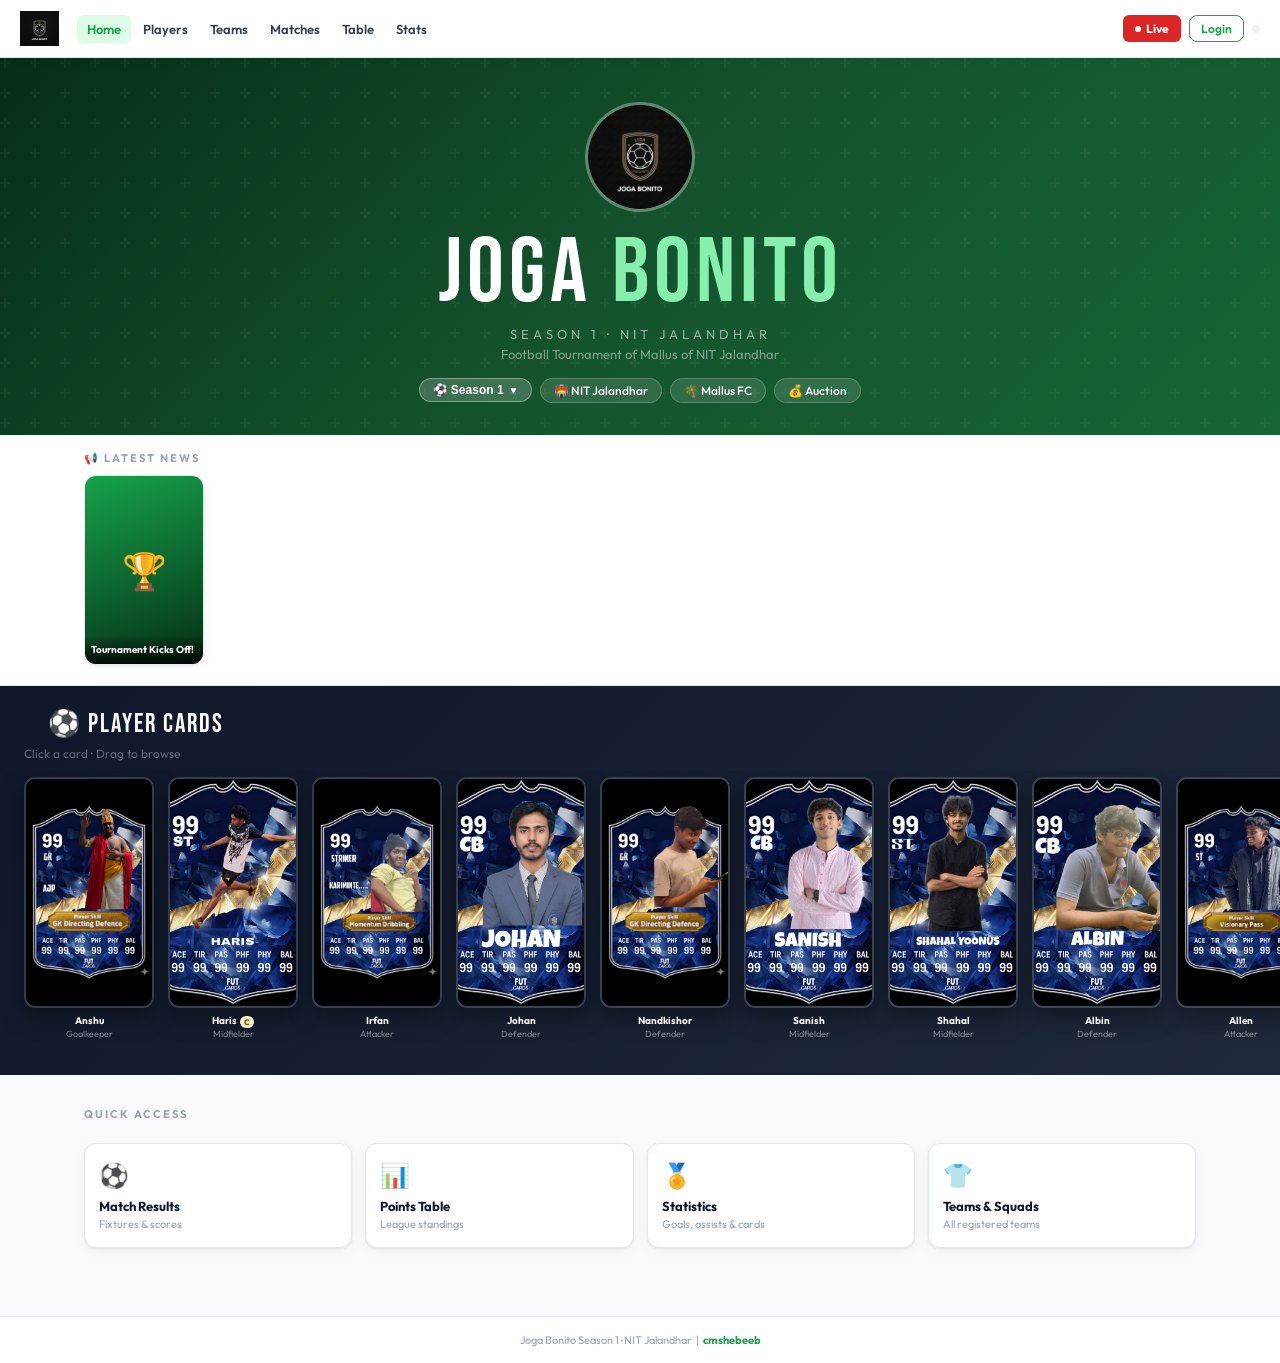
==== commit eafd4348: "Added script.js,styles.css" ====
--- a/index.html
+++ b/index.html
@@ -6,295 +6,20 @@
 <title>Joga Bonito Season 1</title>
 <link href="https://fonts.googleapis.com/css2?family=Bebas+Neue&family=Outfit:wght@300;400;500;600;700&display=swap" rel="stylesheet">
 <script src="https://cdnjs.cloudflare.com/ajax/libs/Chart.js/4.4.1/chart.umd.min.js"></script>
-<!-- ALL DATA comes from data.js — edit that file, then git push -->
+<link rel="stylesheet" href="styles.css">
 <script src="data.js"></script>
-<style>
-:root{
-  --green:#16a34a;--gl:#dcfce7;--gm:#86efac;--gold:#d97706;--red:#dc2626;
-  --bg:#f8fafc;--card:#fff;--border:#e2e8f0;--border2:#cbd5e1;
-  --text:#0f172a;--text2:#334155;--muted:#94a3b8;
-  --shadow:0 1px 3px rgba(0,0,0,.07),0 4px 16px rgba(0,0,0,.04);
-  --shadow2:0 4px 24px rgba(0,0,0,.10);
-}
-*{box-sizing:border-box;margin:0;padding:0;}
-html{scroll-behavior:smooth;}
-body{background:var(--bg);color:var(--text);font-family:'Outfit',sans-serif;min-height:100vh;font-size:15px;}
-
-/* ── NAV ── */
-nav{background:#fff;border-bottom:1px solid var(--border);display:flex;align-items:center;justify-content:space-between;padding:0 28px;height:58px;position:sticky;top:0;z-index:200;box-shadow:0 2px 8px rgba(0,0,0,.04);}
-.nav-left{display:flex;align-items:center;gap:24px;}
-.nav-logo{font-family:'Bebas Neue';font-size:26px;color:var(--green);letter-spacing:2px;cursor:pointer;user-select:none;}
-.nav-links{display:flex;gap:2px;}
-.nav-btn{background:none;border:none;color:var(--text2);font-family:'Outfit';font-size:13px;font-weight:600;cursor:pointer;padding:6px 11px;border-radius:6px;transition:all .18s;}
-.nav-btn:hover,.nav-btn.active{color:var(--green);background:var(--gl);}
-.nav-right{display:flex;align-items:center;gap:8px;}
-.live-btn{background:var(--red);color:#fff;border:none;border-radius:6px;padding:6px 13px;font-family:'Outfit';font-size:12px;font-weight:700;cursor:pointer;display:flex;align-items:center;gap:5px;}
-.live-btn::before{content:'';width:6px;height:6px;background:#fff;border-radius:50%;animation:blink 1.2s infinite;}
-@keyframes blink{0%,100%{opacity:1}50%{opacity:.2}}
-.admin-dot{width:8px;height:8px;background:var(--border2);border-radius:50%;cursor:pointer;opacity:.35;transition:opacity .2s;border:none;display:block;}
-.admin-dot:hover{opacity:1;}
-
-/* ── OVERLAYS ── */
-.overlay{display:none;position:fixed;inset:0;background:rgba(15,23,42,.45);z-index:500;align-items:center;justify-content:center;}
-.overlay.show{display:flex;}
-@keyframes popIn{from{transform:scale(.88);opacity:0}to{transform:scale(1);opacity:1}}
-.popup-box{background:#fff;border-radius:16px;padding:30px 26px;width:320px;text-align:center;box-shadow:0 20px 60px rgba(0,0,0,.2);animation:popIn .22s ease;position:relative;}
-.popup-box h2{font-family:'Bebas Neue';font-size:24px;color:var(--green);letter-spacing:2px;margin-bottom:4px;}
-.pop-sub{font-size:13px;color:var(--muted);margin-bottom:22px;}
-.popup-grid{display:grid;grid-template-columns:1fr 1fr;gap:12px;}
-.pop-opt{padding:16px 10px;border-radius:12px;border:1.5px solid var(--border);cursor:pointer;transition:all .18s;background:var(--bg);}
-.pop-opt:hover{border-color:var(--green);background:var(--gl);}
-.pop-opt-icon{font-size:28px;margin-bottom:7px;}
-.pop-opt-label{font-size:13px;font-weight:700;color:var(--text);}
-.pop-close{position:absolute;top:12px;right:12px;background:var(--bg);border:none;border-radius:50%;width:26px;height:26px;cursor:pointer;font-size:13px;color:var(--muted);display:flex;align-items:center;justify-content:center;}
-.s2-box{background:#fff;border-radius:16px;padding:40px 30px;width:340px;text-align:center;box-shadow:0 20px 60px rgba(0,0,0,.2);animation:popIn .22s ease;position:relative;}
-
-/* ── PAGES ── */
-.page{display:none;}.page.active{display:block;}
-.inner{max-width:1160px;margin:0 auto;padding:32px 24px;}
-
-/* ── WINNER BANNER ── */
-.winner-banner{background:linear-gradient(90deg,#78350f,#d97706,#fbbf24,#d97706,#78350f);background-size:300%;animation:shimmer 4s linear infinite;padding:13px 24px;text-align:center;display:none;}
-.winner-banner.show{display:block;}
-@keyframes shimmer{0%{background-position:0%}100%{background-position:300%}}
-.winner-banner p{color:#fff;font-family:'Bebas Neue';font-size:22px;letter-spacing:3px;}
-
-/* ── HERO ── */
-.hero{background:linear-gradient(135deg,#052e16 0%,#14532d 50%,#166534 100%);min-height:380px;display:flex;flex-direction:column;align-items:center;justify-content:center;text-align:center;position:relative;overflow:hidden;padding:48px 24px 36px;}
-.hero::before{content:'';position:absolute;inset:0;background:url("data:image/svg+xml,%3Csvg width='60' height='60' viewBox='0 0 60 60' xmlns='http://www.w3.org/2000/svg'%3E%3Cg fill='none'%3E%3Cg fill='%23ffffff' fill-opacity='0.04'%3E%3Cpath d='M36 34v-4h-2v4h-4v2h4v4h2v-4h4v-2h-4zm0-30V0h-2v4h-4v2h4v4h2V6h4V4h-4zM6 34v-4H4v4H0v2h4v4h2v-4h4v-2H6zM6 4V0H4v4H0v2h4v4h2V6h4V4H6z'/%3E%3C/g%3E%3C/g%3E%3C/svg%3E");}
-.hero-logo-area{width:116px;height:116px;border:3px solid rgba(255,255,255,.25);border-radius:50%;background:rgba(255,255,255,.1);display:flex;align-items:center;justify-content:center;margin-bottom:18px;overflow:hidden;backdrop-filter:blur(8px);position:relative;z-index:1;}
-.hero-logo-area img{width:100%;height:100%;object-fit:cover;}
-.hero-title{font-family:'Bebas Neue';font-size:clamp(54px,9vw,96px);color:#fff;letter-spacing:5px;line-height:1;position:relative;z-index:1;}
-.hero-title span{color:#86efac;}
-.hero-season{font-size:13px;color:rgba(255,255,255,.55);letter-spacing:4px;text-transform:uppercase;margin-top:7px;position:relative;z-index:1;}
-.hero-tagline{font-size:13px;color:rgba(255,255,255,.45);margin-top:5px;position:relative;z-index:1;}
-.hero-badges{display:flex;gap:8px;margin-top:18px;flex-wrap:wrap;justify-content:center;position:relative;z-index:1;}
-.hero-badge{background:rgba(255,255,255,.12);border:1px solid rgba(255,255,255,.2);color:#fff;border-radius:20px;padding:4px 13px;font-size:12px;font-weight:500;}
-
-/* ── NEWS ── */
-.news-section{background:#fff;border-bottom:1px solid var(--border);padding:18px 0;}
-.news-inner{max-width:1160px;margin:0 auto;padding:0 24px;}
-.section-label{font-size:11px;font-weight:700;letter-spacing:2px;text-transform:uppercase;color:var(--muted);margin-bottom:12px;}
-.stories-scroll{display:flex;gap:12px;overflow-x:auto;padding-bottom:4px;scrollbar-width:none;}
-.stories-scroll::-webkit-scrollbar{display:none;}
-.story-card{min-width:128px;height:200px;border-radius:12px;overflow:hidden;position:relative;cursor:pointer;flex-shrink:0;border:1.5px solid var(--border);transition:transform .2s,box-shadow .2s;box-shadow:var(--shadow);}
-.story-card:hover{transform:translateY(-3px);box-shadow:var(--shadow2);}
-.story-bg{width:100%;height:100%;background:linear-gradient(160deg,var(--green),#052e16);display:flex;align-items:center;justify-content:center;font-size:38px;}
-.story-bg img{width:100%;height:100%;object-fit:cover;}
-.story-overlay{position:absolute;bottom:0;left:0;right:0;padding:10px 8px 8px;background:linear-gradient(transparent,rgba(0,0,0,.82));}
-.story-overlay h3{font-size:11px;font-weight:700;line-height:1.3;color:#fff;}
-
-/* ── STORY MODAL ── */
-#story-modal .modal-box{background:#000;padding:0;max-width:340px;height:540px;}
-.story-full{width:100%;height:100%;display:flex;flex-direction:column;}
-.story-full-img{flex:1;background:linear-gradient(160deg,var(--green),#052e16);display:flex;align-items:center;justify-content:center;font-size:68px;overflow:hidden;}
-.story-full-img img{width:100%;height:100%;object-fit:cover;}
-.story-full-content{padding:16px;background:linear-gradient(transparent,rgba(0,0,0,.95));}
-.story-full-content h2{font-size:17px;font-weight:700;color:#fff;}
-.story-full-content p{font-size:12px;color:rgba(255,255,255,.65);margin-top:5px;}
-.story-progress{display:flex;gap:4px;padding:11px 13px 0;}
-.story-seg{flex:1;height:2px;background:rgba(255,255,255,.22);border-radius:1px;}
-.story-seg.done{background:rgba(255,255,255,.7);}.story-seg.act{background:#fff;}
-
-/* ── PLAYER CARDS ── */
-.player-cards-section{padding:24px 0;background:linear-gradient(135deg,#0f172a,#1e293b);overflow:hidden;}
-.pc-heading{font-family:'Bebas Neue';font-size:28px;color:#fff;letter-spacing:2px;padding:0 24px;margin-bottom:14px;}
-.cards-track-wrap{overflow:hidden;}
-.cards-track{display:flex;gap:16px;padding:8px 24px 16px;width:max-content;animation:slideCards 70s linear infinite;}
-.cards-track:hover{animation-play-state:paused;}
-@keyframes slideCards{0%{transform:translateX(0)}100%{transform:translateX(-50%)}}
-.pc-item{flex-shrink:0;width:138px;cursor:pointer;transition:transform .3s;z-index:1;position:relative;}
-.pc-item:hover{transform:translateY(-14px) scale(1.1);z-index:10;}
-.pc-card-img{width:138px;height:calc(138px * 16/9);border-radius:12px;object-fit:cover;border:2px solid rgba(255,255,255,.15);box-shadow:0 8px 24px rgba(0,0,0,.4);display:block;}
-.pc-placeholder{width:138px;height:calc(138px * 16/9);border-radius:12px;background:linear-gradient(160deg,#1e3a5f,#0f172a);border:2px solid rgba(255,255,255,.1);display:flex;flex-direction:column;align-items:center;justify-content:center;gap:8px;box-shadow:0 8px 24px rgba(0,0,0,.4);}
-.pc-placeholder img{width:56px;height:56px;border-radius:50%;object-fit:cover;}
-.pc-placeholder .pc-icon{font-size:36px;}
-.pc-placeholder p{font-size:10px;color:rgba(255,255,255,.5);font-weight:700;text-align:center;padding:0 6px;line-height:1.4;}
-.pc-name{font-size:11px;font-weight:700;color:#fff;text-align:center;margin-top:7px;}
-.pc-pos{font-size:10px;color:rgba(255,255,255,.45);text-align:center;margin-top:2px;}
-.cap-c{background:#fef3c7;color:#92400e;font-size:9px;font-weight:800;padding:1px 5px;border-radius:8px;margin-left:4px;vertical-align:middle;}
-
-/* player card full modal */
-#pcModal .modal-box{max-width:340px;padding:0;overflow:hidden;background:#0f172a;}
-.pcm-img{width:100%;aspect-ratio:9/16;object-fit:cover;display:block;}
-.pcm-placeholder{width:100%;aspect-ratio:9/16;background:linear-gradient(160deg,#1e3a5f,#0f172a);display:flex;flex-direction:column;align-items:center;justify-content:center;gap:14px;}
-.pcm-placeholder img{width:90px;height:90px;border-radius:50%;object-fit:cover;border:3px solid rgba(255,255,255,.2);}
-.pcm-placeholder .pcm-icon{font-size:70px;}
-.pcm-info{padding:16px 18px 22px;}
-.pcm-name{font-family:'Bebas Neue';font-size:26px;color:#fff;letter-spacing:2px;}
-.pcm-sub{font-size:13px;color:rgba(255,255,255,.5);margin-top:3px;}
-
-/* ── GRAPHS ── */
-.graphs-section{background:#fff;padding:28px 0;border-bottom:1px solid var(--border);}
-.graphs-inner{max-width:1160px;margin:0 auto;padding:0 24px;}
-.graphs-grid{display:grid;grid-template-columns:repeat(auto-fit,minmax(270px,1fr));gap:20px;margin-top:16px;}
-.graph-card{background:var(--bg);border:1px solid var(--border);border-radius:14px;padding:18px;}
-.graph-card h4{font-size:13px;font-weight:700;color:var(--text2);margin-bottom:14px;}
-.graph-canvas-wrap{position:relative;height:180px;}
-
-/* ── COMMENTS SLIDER ── */
-.comments-section{background:#f1f5f9;border-top:1px solid var(--border);border-bottom:1px solid var(--border);padding:18px 0;overflow:hidden;}
-.comments-inner{max-width:1160px;margin:0 auto;padding:0 24px;}
-.slider-track{display:flex;gap:14px;animation:slideC 50s linear infinite;width:max-content;}
-.slider-track:hover{animation-play-state:paused;}
-@keyframes slideC{0%{transform:translateX(0)}100%{transform:translateX(-50%)}}
-.comment-chip{background:#fff;border:1px solid var(--border);border-radius:40px;padding:9px 16px;display:flex;align-items:center;gap:10px;white-space:nowrap;box-shadow:var(--shadow);flex-shrink:0;}
-.cc-av{width:28px;height:28px;border-radius:50%;background:var(--gl);display:flex;align-items:center;justify-content:center;font-size:12px;font-weight:700;color:var(--green);flex-shrink:0;}
-.cc-name{font-size:12px;font-weight:700;}
-.cc-text{font-size:12px;color:var(--muted);}
-
-/* ── QUICK GRID ── */
-.quick-grid{display:grid;grid-template-columns:repeat(auto-fit,minmax(200px,1fr));gap:14px;margin-top:26px;}
-.quick-card{background:var(--card);border:1px solid var(--border);border-radius:12px;padding:18px 16px;cursor:pointer;transition:all .18s;box-shadow:var(--shadow);}
-.quick-card:hover{border-color:var(--green);box-shadow:0 4px 20px rgba(22,163,74,.12);transform:translateY(-2px);}
-.quick-card-icon{font-size:26px;margin-bottom:9px;}
-.quick-card h3{font-size:14px;font-weight:700;}
-.quick-card p{font-size:12px;color:var(--muted);margin-top:3px;}
-
-/* ── SECTION HEADERS ── */
-.sec-header{display:flex;align-items:center;justify-content:space-between;margin-bottom:4px;}
-.sec-title{font-family:'Bebas Neue';font-size:30px;letter-spacing:1.5px;}
-.sec-divider{height:2px;background:linear-gradient(90deg,var(--green),transparent 60%);border-radius:2px;margin-bottom:20px;}
-
-/* ── FORMS ── */
-.form-group{margin-bottom:13px;}
-label{display:block;font-size:12px;font-weight:600;color:var(--text2);margin-bottom:4px;}
-input,select,textarea{width:100%;background:#fff;border:1.5px solid var(--border);border-radius:8px;padding:9px 12px;color:var(--text);font-family:'Outfit';font-size:14px;outline:none;transition:border-color .18s;}
-input:focus,select:focus,textarea:focus{border-color:var(--green);box-shadow:0 0 0 3px rgba(22,163,74,.09);}
-
-/* ── BUTTONS ── */
-.btn{padding:9px 18px;border-radius:8px;border:none;cursor:pointer;font-family:'Outfit';font-weight:600;font-size:13px;transition:all .18s;}
-.btn-green{background:var(--green);color:#fff;}.btn-green:hover{background:#15803d;}
-.btn-outline{background:none;border:1.5px solid var(--green);color:var(--green);}.btn-outline:hover{background:var(--gl);}
-.btn-red{background:var(--red);color:#fff;}
-.btn-sm{padding:5px 10px;font-size:11px;}.btn-full{width:100%;}
-
-/* ── TABLES ── */
-.table-wrap{overflow-x:auto;border-radius:10px;border:1px solid var(--border);box-shadow:var(--shadow);}
-table{width:100%;border-collapse:collapse;font-size:13px;background:#fff;}
-th{background:var(--green);color:#fff;padding:11px 14px;text-align:left;font-weight:700;font-size:12px;letter-spacing:.4px;text-transform:uppercase;}
-td{padding:11px 14px;border-bottom:1px solid var(--border);color:var(--text2);}
-tr:last-child td{border-bottom:none;}tr:hover td{background:var(--bg);}
-.team-logo-sm{width:26px;height:26px;border-radius:50%;object-fit:cover;border:1px solid var(--border);}
-.player-photo-sm{width:32px;height:32px;border-radius:50%;object-fit:cover;border:1px solid var(--border);}
-
-/* ── MATCH CARD ── */
-.match-card{background:var(--card);border:1px solid var(--border);border-radius:12px;padding:18px;margin-bottom:11px;box-shadow:var(--shadow);}
-.match-teams{display:flex;align-items:center;justify-content:space-between;gap:10px;}
-.match-team{display:flex;flex-direction:column;align-items:center;gap:6px;flex:1;}
-.match-team-name{font-weight:700;font-size:14px;text-align:center;}
-.match-score{font-family:'Bebas Neue';font-size:42px;color:var(--green);min-width:86px;text-align:center;line-height:1;}
-.goal-list{margin-top:9px;display:flex;flex-wrap:wrap;gap:5px;}
-.goal-badge{background:var(--bg);border:1px solid var(--border);border-radius:6px;padding:3px 9px;font-size:11px;color:var(--text2);}
-.card-icon{display:inline-block;width:9px;height:13px;border-radius:2px;margin-right:3px;vertical-align:middle;}
-.card-y{background:#facc15;}.card-r{background:var(--red);}
-.badge-gold{background:#fef3c7;color:var(--gold);font-size:11px;font-weight:700;padding:2px 8px;border-radius:20px;}
-
-/* ── STAT ROW ── */
-.stat-row{display:flex;align-items:center;gap:12px;padding:10px 4px;border-bottom:1px solid var(--border);cursor:pointer;border-radius:8px;transition:background .15s;}
-.stat-row:hover{background:var(--gl);}
-.stat-row:last-child{border-bottom:none;}
-.stat-rank{font-family:'Bebas Neue';font-size:24px;color:var(--green);width:30px;text-align:center;}
-.stat-info{flex:1;}.stat-name{font-weight:700;font-size:14px;}.stat-meta{font-size:11px;color:var(--muted);}
-.stat-count{font-family:'Bebas Neue';font-size:26px;color:var(--gold);}
-
-/* ── TEAM GRID ── */
-.team-grid{display:grid;grid-template-columns:repeat(auto-fill,minmax(168px,1fr));gap:13px;}
-.team-card{background:var(--card);border:1px solid var(--border);border-radius:12px;padding:18px 14px;text-align:center;cursor:pointer;transition:all .18s;box-shadow:var(--shadow);}
-.team-card:hover{border-color:var(--green);box-shadow:0 4px 20px rgba(22,163,74,.12);transform:translateY(-2px);}
-.tc-logo{width:60px;height:60px;border-radius:50%;object-fit:cover;margin:0 auto 9px;display:block;border:2px solid var(--border);}
-
-/* ── MODAL ── */
-.modal-overlay{display:none;position:fixed;inset:0;background:rgba(15,23,42,.45);z-index:400;align-items:center;justify-content:center;padding:20px;}
-.modal-overlay.show{display:flex;}
-.modal-box{background:#fff;border-radius:16px;padding:26px;max-width:560px;width:100%;max-height:90vh;overflow-y:auto;position:relative;box-shadow:0 20px 60px rgba(0,0,0,.2);animation:popIn .2s ease;}
-.modal-close{position:absolute;top:13px;right:13px;background:var(--bg);border:1.5px solid var(--border);color:var(--muted);width:27px;height:27px;border-radius:50%;cursor:pointer;font-size:13px;display:flex;align-items:center;justify-content:center;}
-.player-row{display:flex;align-items:center;gap:12px;padding:9px 6px;border-bottom:1px solid var(--border);cursor:pointer;border-radius:8px;transition:background .15s;}
-.player-row:hover{background:var(--gl);}
-.player-row:last-child{border-bottom:none;}
-
-/* ── PLAYER STATS ── */
-.pstats-grid{display:grid;grid-template-columns:1fr 1fr;gap:10px;margin-top:14px;}
-.pstat-box{background:var(--bg);border:1px solid var(--border);border-radius:10px;padding:14px;text-align:center;}
-.pstat-val{font-family:'Bebas Neue';font-size:32px;color:var(--green);}
-.pstat-lbl{font-size:11px;color:var(--muted);margin-top:2px;}
-
-/* ── REVIEW FORM ── */
-.review-wrap{max-width:680px;margin:0 auto;}
-.review-card{background:var(--card);border:1px solid var(--border);border-radius:16px;padding:26px;box-shadow:var(--shadow2);}
-.review-card h2{font-family:'Bebas Neue';font-size:28px;letter-spacing:1.5px;color:var(--green);margin-bottom:4px;}
-.rev-sub{font-size:13px;color:var(--muted);margin-bottom:20px;}
-.formation-grid{display:flex;gap:7px;flex-wrap:wrap;margin-top:5px;}
-.formation-opt{padding:6px 13px;border:1.5px solid var(--border);border-radius:7px;cursor:pointer;font-size:13px;font-weight:700;transition:all .18s;background:var(--bg);color:var(--text2);}
-.formation-opt:hover{border-color:var(--green);}
-.formation-opt.selected{border-color:var(--green);background:var(--gl);color:var(--green);}
-.slot-label{font-size:11px;color:var(--gold);font-weight:700;text-transform:uppercase;letter-spacing:.4px;margin-bottom:4px;}
-.ranking-row{display:flex;align-items:center;gap:10px;margin-bottom:7px;}
-.rank-label{font-weight:700;font-size:13px;color:var(--gold);min-width:44px;}
-.success-box{background:var(--gl);border:1.5px solid var(--gm);border-radius:12px;padding:28px;text-align:center;display:none;}
-.success-box h3{font-family:'Bebas Neue';font-size:28px;color:var(--green);}
-
-/* ── ANALYTICS ── */
-.analytics-grid{display:grid;grid-template-columns:repeat(auto-fit,minmax(220px,1fr));gap:14px;margin-top:16px;}
-.analytics-card{background:var(--card);border:1px solid var(--border);border-radius:12px;padding:18px;box-shadow:var(--shadow);}
-.analytics-card h4{font-size:12px;font-weight:700;color:var(--muted);text-transform:uppercase;letter-spacing:.5px;margin-bottom:12px;}
-.vote-row{display:flex;align-items:center;gap:10px;margin-bottom:8px;}
-.vote-bar-wrap{flex:1;background:var(--bg);border-radius:20px;height:8px;overflow:hidden;}
-.vote-bar{height:100%;background:var(--green);border-radius:20px;transition:width .4s;}
-.vote-label{font-size:13px;font-weight:600;min-width:90px;white-space:nowrap;overflow:hidden;text-overflow:ellipsis;}
-.vote-count{font-size:12px;color:var(--muted);min-width:20px;text-align:right;font-weight:700;}
-
-/* ── ADMIN ── */
-.admin-login-area{min-height:calc(100vh - 58px);display:flex;align-items:center;justify-content:center;}
-.login-box{background:#fff;border:1px solid var(--border);border-radius:16px;padding:34px 30px;width:340px;box-shadow:var(--shadow2);}
-.login-box h2{font-family:'Bebas Neue';font-size:26px;color:var(--green);letter-spacing:2px;margin-bottom:3px;}
-.login-sub{font-size:13px;color:var(--muted);margin-bottom:22px;}
-.admin-tabs{display:flex;gap:6px;flex-wrap:wrap;margin-bottom:22px;border-bottom:1px solid var(--border);padding-bottom:13px;}
-.atab{padding:6px 13px;border-radius:7px;background:var(--bg);border:1px solid var(--border);color:var(--muted);cursor:pointer;font-size:12px;font-weight:700;transition:all .18s;}
-.atab.active,.atab:hover{background:var(--green);color:#fff;border-color:var(--green);}
-.admin-panel{display:none;}.admin-panel.active{display:block;}
-.guide-box{background:var(--bg);border:1.5px solid var(--border);border-radius:12px;padding:18px;margin-bottom:14px;}
-.guide-box h4{font-size:14px;font-weight:700;margin-bottom:9px;}
-.guide-box p,.guide-box li{font-size:13px;color:var(--text2);line-height:1.7;}
-.guide-box ol,.guide-box ul{padding-left:18px;}
-.code-block{background:#0f172a;color:#86efac;font-family:monospace;font-size:12px;padding:12px 14px;border-radius:8px;margin-top:10px;overflow-x:auto;line-height:1.7;white-space:pre;}
-.step{display:inline-block;background:var(--green);color:#fff;font-size:11px;font-weight:700;padding:2px 8px;border-radius:20px;margin-right:6px;}
-
-/* ── WINNER OVERLAY ── */
-.winner-overlay{display:none;position:fixed;inset:0;background:rgba(0,0,0,.72);z-index:999;align-items:center;justify-content:center;}
-.winner-overlay.show{display:flex;}
-.winner-box{background:#fff;border:3px solid var(--gold);border-radius:20px;padding:38px;text-align:center;max-width:400px;animation:popIn .5s;box-shadow:0 0 60px rgba(217,119,6,.28);}
-.winner-box h2{font-family:'Bebas Neue';font-size:38px;color:var(--gold);}
-.winner-box h3{font-size:24px;font-weight:700;margin:8px 0;}
-.confetti-canvas{position:fixed;inset:0;pointer-events:none;z-index:998;}
-
-/* ── TOAST ── */
-.toast{position:fixed;bottom:22px;right:22px;background:var(--green);color:#fff;padding:10px 16px;border-radius:10px;font-weight:700;font-size:13px;z-index:9999;opacity:0;transform:translateY(12px);transition:all .3s;box-shadow:0 4px 20px rgba(22,163,74,.28);}
-.toast.show{opacity:1;transform:translateY(0);}
-
-/* ── MISC ── */
-.mini-divider{height:1px;background:var(--border);margin:20px 0;}
-.grid-2{display:grid;grid-template-columns:1fr 1fr;gap:18px;}
-.card{background:var(--card);border:1px solid var(--border);border-radius:12px;padding:18px;box-shadow:var(--shadow);}
-.pos-1{color:var(--gold);font-weight:800;}.pos-2{color:var(--text2);font-weight:700;}.pos-3{color:#b45309;font-weight:700;}
-footer{text-align:center;padding:18px;font-size:11px;color:var(--muted);border-top:1px solid var(--border);background:#fff;margin-top:40px;}
-footer a{color:var(--green);text-decoration:none;font-weight:700;}
-@media(max-width:640px){
-  nav{padding:0 14px;}.nav-links{gap:0;}.nav-btn{font-size:11px;padding:5px 7px;}
-  .hero-title{font-size:52px;}.inner{padding:20px 14px;}
-  .grid-2{grid-template-columns:1fr;}.graphs-grid{grid-template-columns:1fr;}
-  .team-grid{grid-template-columns:repeat(auto-fill,minmax(140px,1fr));}
-}
-</style>
 </head>
 <body>
 
 <!-- ═══════════════════════════════ NAV ═══════════════════════════════ -->
 <nav>
   <div class="nav-left">
-    <div class="nav-logo" onclick="showPage('home')">JB</div>
+    <!-- Replace logo.png with your actual logo file path -->
+    <img class="nav-logo-img" src="images/logo.png" alt="Joga Bonito" onclick="showPage('home')"
+         onerror="this.outerHTML='<span style=font-family:Bebas Neue;font-size:22px;color:var(--green);cursor:pointer;font-weight:700;letter-spacing:2px onclick=showPage(&quot;home&quot;)>JB</span>'">
     <div class="nav-links">
       <button class="nav-btn active" onclick="showPage('home')">Home</button>
+      <button class="nav-btn" onclick="showPage('players')">Players</button>
       <button class="nav-btn" onclick="showPage('teams')">Teams</button>
       <button class="nav-btn" onclick="showPage('matches')">Matches</button>
       <button class="nav-btn" onclick="showPage('table')">Table</button>
@@ -303,9 +28,18 @@
   </div>
   <div class="nav-right">
     <button class="live-btn" onclick="openLivePopup()">Live</button>
+    <!-- Profile icon — shown only when logged in -->
+    <div class="profile-btn" id="profileBtn" onclick="openProfileModal()" style="display:none;">
+      <img id="profileBtnImg" src="" alt="" onerror="this.style.display='none'">
+      <span id="profileBtnInitial"></span>
+    </div>
+    <!-- Login button for form access — shown when not logged in -->
+    <button class="btn btn-outline btn-sm" id="loginNavBtn" onclick="openUserLogin()" style="font-size:12px;padding:5px 11px;">Login</button>
     <button class="admin-dot" onclick="showPage('admin-login')" title="Admin"></button>
   </div>
 </nav>
+
+<!-- ════════════════ OVERLAYS & POPUPS ════════════════ -->
 
 <!-- LIVE POPUP -->
 <div class="overlay" id="liveOverlay" onclick="closeLivePopup(event)">
@@ -324,16 +58,36 @@
 <div class="overlay" id="s2Overlay" onclick="closeS2(event)">
   <div class="s2-box">
     <button class="pop-close" onclick="document.getElementById('s2Overlay').classList.remove('show')">✕</button>
-    <div style="font-size:52px;margin-bottom:12px;">⚽</div>
-    <h2 style="font-family:'Bebas Neue';font-size:30px;color:var(--green);letter-spacing:2px;">SEASON 2</h2>
+    <div style="font-size:50px;margin-bottom:12px;">⚽</div>
+    <h2 style="font-family:'Bebas Neue';font-size:28px;color:var(--green);letter-spacing:2px;">SEASON 2</h2>
     <p style="color:var(--muted);margin-top:8px;font-size:14px;">Season 2 will be announced shortly.<br>Stay tuned!</p>
   </div>
 </div>
 
+<!-- USER LOGIN POPUP -->
+<div class="overlay" id="userLoginOverlay" onclick="closeUserLoginOverlay(event)">
+  <div class="user-login-box">
+    <button class="pop-close" onclick="document.getElementById('userLoginOverlay').classList.remove('show')">✕</button>
+    <div style="font-size:36px;margin-bottom:8px;">🔑</div>
+    <h2 style="font-family:'Bebas Neue';font-size:22px;color:var(--green);letter-spacing:2px;margin-bottom:3px;">Login</h2>
+    <p style="font-size:12px;color:var(--muted);margin-bottom:16px;">Login to fill the fan review form</p>
+    <div class="form-group">
+      <label>Username</label>
+      <input type="text" id="ulUsername" placeholder="your username" autocomplete="username">
+    </div>
+    <div class="form-group">
+      <label>Password</label>
+      <input type="password" id="ulPassword" placeholder="your password" autocomplete="current-password" onkeydown="if(event.key==='Enter')userLogin()">
+    </div>
+    <p id="ulErr" style="color:var(--red);font-size:12px;margin-bottom:10px;display:none;">Wrong username or password.</p>
+    <button class="btn btn-green btn-full" onclick="userLogin()">Login</button>
+  </div>
+</div>
+
 <!-- STORY MODAL -->
-<div class="modal-overlay" id="story-modal" onclick="closeModal('story-modal',event)">
-  <div class="modal-box">
-    <button class="modal-close" onclick="closeModal('story-modal')" style="background:rgba(0,0,0,.4);color:#fff;border:none;">✕</button>
+<div class="modal-overlay" id="storyModal" onclick="closeModal('storyModal',event)">
+  <div class="modal-box" style="background:#000;padding:0;max-width:340px;height:520px;">
+    <button class="modal-close" onclick="closeModal('storyModal')" style="background:rgba(0,0,0,.4);color:#fff;border:none;">✕</button>
     <div class="story-full">
       <div class="story-progress" id="storyProgress"></div>
       <div class="story-full-img" id="storyFullImg"></div>
@@ -352,7 +106,7 @@
 
 <!-- PLAYER CARD MODAL -->
 <div class="modal-overlay" id="pcModal" onclick="closeModal('pcModal',event)">
-  <div class="modal-box" style="max-width:340px;padding:0;overflow:hidden;background:#0f172a;">
+  <div class="modal-box" style="max-width:320px;padding:0;overflow:hidden;background:#0f172a;">
     <button class="modal-close" onclick="closeModal('pcModal')" style="background:rgba(255,255,255,.15);color:#fff;border:none;z-index:10;">✕</button>
     <div id="pcModalContent"></div>
   </div>
@@ -366,10 +120,34 @@
   </div>
 </div>
 
+<!-- MATCH DETAIL MODAL -->
+<div class="modal-overlay" id="matchDetailModal" onclick="closeModal('matchDetailModal',event)">
+  <div class="modal-box" style="max-width:600px;">
+    <button class="modal-close" onclick="closeModal('matchDetailModal')">✕</button>
+    <div id="matchDetailContent"></div>
+  </div>
+</div>
+
+<!-- SPONSOR MODAL -->
+<div class="modal-overlay" id="sponsorModal" onclick="closeModal('sponsorModal',event)">
+  <div class="modal-box" style="text-align:center;max-width:420px;">
+    <button class="modal-close" onclick="closeModal('sponsorModal')">✕</button>
+    <div id="sponsorModalContent"></div>
+  </div>
+</div>
+
+<!-- PROFILE MODAL -->
+<div class="modal-overlay" id="profileModal" onclick="closeModal('profileModal',event)">
+  <div class="modal-box" style="max-width:460px;">
+    <button class="modal-close" onclick="closeModal('profileModal')">✕</button>
+    <div id="profileModalContent"></div>
+  </div>
+</div>
+
 <!-- ═══════════════════════════════ HOME ═══════════════════════════════ -->
 <div id="page-home" class="page active" style="padding:0;max-width:100%;">
 
-  <!-- Winner banner (hidden until winner set in data.js) -->
+  <!-- Winner banner -->
   <div class="winner-banner" id="winnerBanner">
     <p id="winnerBannerText">🏆 CHAMPIONS — —</p>
   </div>
@@ -383,59 +161,121 @@
     <div class="hero-season" id="heroSeason">Season 1 · NIT Jalandhar</div>
     <div class="hero-tagline" id="heroTagline">Football Tournament of Mallus of NIT Jalandhar</div>
     <div class="hero-badges">
-      <span class="hero-badge">⚽ Season 1</span>
-      <span class="hero-badge" id="heroBadgeVenue">🏟️ NIT Jalandhar</span>
-      <span class="hero-badge">🌴 Mallus FC</span>
-    </div>
-  </div>
-
-  <!-- News -->
-  <div class="news-section">
-    <div class="news-inner">
-      <div class="section-label">📢 Latest News</div>
-      <div class="stories-scroll" id="storiesContainer"></div>
-    </div>
-  </div>
-
-  <!-- Player Cards (hidden if no players) -->
-  <div class="player-cards-section" id="playerCardsSection" style="display:none;">
-    <div style="padding:0 24px;">
-      <div class="section-label" style="color:rgba(255,255,255,.4);">⚽ Squad Cards</div>
-    </div>
-    <div class="pc-heading">Player Cards</div>
-    <div class="cards-track-wrap"><div class="cards-track" id="cardsTrack"></div></div>
-  </div>
-
-  <!-- Graphs (hidden if no data) -->
-  <div class="graphs-section" id="graphsSection" style="display:none;">
-    <div class="graphs-inner">
-      <div class="section-label">📊 Live Stats</div>
-      <div class="graphs-grid">
-        <div class="graph-card"><h4>🏆 Points Table</h4><div class="graph-canvas-wrap"><canvas id="chartPts"></canvas></div></div>
-        <div class="graph-card"><h4>⚽ Top Scorers</h4><div class="graph-canvas-wrap"><canvas id="chartScorers"></canvas></div></div>
-        <div class="graph-card"><h4>🎯 Goals per Team</h4><div class="graph-canvas-wrap"><canvas id="chartGoals"></canvas></div></div>
-        <div class="graph-card"><h4>🟨 Yellow Cards</h4><div class="graph-canvas-wrap"><canvas id="chartCards"></canvas></div></div>
-      </div>
-    </div>
-  </div>
-
-  <!-- Comments slider (hidden if no comments) -->
-  <div class="comments-section" id="commentSection" style="display:none;">
-    <div class="comments-inner">
-      <div class="section-label" style="margin-bottom:9px;">💬 Fan Comments</div>
-      <div style="overflow:hidden;"><div class="slider-track" id="sliderTrack"></div></div>
-    </div>
-  </div>
-
-  <!-- Quick links -->
+      <!-- Season selector -->
+      <div class="season-badge-wrap">
+        <button class="season-select-btn" id="seasonSelectBtn" onclick="toggleSeasonDropdown()">
+          ⚽ Season 1 <span style="font-size:10px;">▼</span>
+        </button>
+        <div class="season-dropdown" id="seasonDropdown">
+          <div class="season-option active" onclick="selectSeason(1)">⚽ Season 1</div>
+          <div class="season-option" onclick="selectSeason(2)">🆕 Season 2</div>
+        </div>
+      </div>
+      <!-- Clickable badges -->
+      <a class="hero-badge clickable" id="heroBadgeVenue" href="#" target="_blank">🏟️ NIT Jalandhar</a>
+      <a class="hero-badge clickable" id="heroBadgeMallus" href="#" target="_blank">🌴 Mallus FC</a>
+      <a class="hero-badge clickable" id="heroBadgeAuction" href="#" target="_blank">💰 Auction</a>
+    </div>
+  </div>
+
+  <!-- Season 1 content wrapper -->
+  <div id="season1Content">
+
+    <!-- News -->
+    <div class="news-section">
+      <div class="news-inner">
+        <div class="section-label">📢 Latest News</div>
+        <div class="stories-scroll" id="storiesContainer"></div>
+      </div>
+    </div>
+
+    <!-- Player Cards -->
+    <div class="player-cards-section" id="playerCardsSection" style="display:none;">
+      <div style="padding:0 24px;">
+        <div class="pc-heading">⚽ Player Cards</div>
+        <p style="font-size:12px;color:rgba(255,255,255,.35);padding:0 0 10px;margin-top:-6px;">Click a card · Drag to browse</p>
+      </div>
+      <div class="cards-track-wrap" id="cardsTrackWrap">
+        <div class="cards-track animating" id="cardsTrack"></div>
+      </div>
+    </div>
+
+    <!-- Live Stats (graphs) -->
+    <div class="graphs-section" id="graphsSection" style="display:none;">
+      <div class="graphs-inner">
+        <div class="section-label">📊 Live Stats</div>
+        <div class="graphs-grid">
+          <div class="graph-card"><h4>🏆 Points</h4><div class="graph-canvas-wrap"><canvas id="chartPts"></canvas></div></div>
+          <div class="graph-card"><h4>⚽ Top Scorers</h4><div class="graph-canvas-wrap"><canvas id="chartScorers"></canvas></div></div>
+          <div class="graph-card"><h4>🎯 Top Assisters</h4><div class="graph-canvas-wrap"><canvas id="chartAssists"></canvas></div></div>
+          <div class="graph-card"><h4>🍕 Goals by Team</h4><div class="graph-canvas-wrap"><canvas id="chartGoals"></canvas></div></div>
+          <div class="graph-card"><h4>🟨 Yellow Cards</h4><div class="graph-canvas-wrap"><canvas id="chartCards"></canvas></div></div>
+        </div>
+      </div>
+    </div>
+
+    <!-- Sponsors section -->
+    <div class="sponsors-section" id="sponsorsSection" style="display:none;">
+      <div class="sponsors-inner">
+        <div class="sec-header"><div class="sec-title">🌟 Our Sponsors</div></div>
+        <div class="sec-divider"></div>
+        <p style="font-size:13px;color:var(--muted);margin-bottom:14px;">Thank you to everyone who made this tournament possible.</p>
+        <div class="sponsors-grid" id="sponsorsGrid"></div>
+      </div>
+    </div>
+
+    <!-- Events carousel -->
+    <div class="events-section" id="eventsSection" style="display:none;">
+      <div class="events-inner">
+        <div class="sec-header"><div class="sec-title">📸 Events</div></div>
+        <div class="sec-divider"></div>
+        <div class="events-carousel" id="eventsCarousel">
+          <div class="events-slides" id="eventsSlides"></div>
+          <button class="carousel-btn carousel-prev" onclick="carouselMove(-1)">‹</button>
+          <button class="carousel-btn carousel-next" onclick="carouselMove(1)">›</button>
+        </div>
+        <div class="carousel-dots" id="carouselDots"></div>
+      </div>
+    </div>
+
+    <!-- Comments slider -->
+    <div class="comments-section" id="commentSection" style="display:none;">
+      <div class="comments-inner">
+        <div class="section-label" style="margin-bottom:8px;">💬 Fan Comments</div>
+        <div style="overflow:hidden;"><div class="slider-track" id="sliderTrack"></div></div>
+      </div>
+    </div>
+
+    <!-- Quick links -->
+    <div class="inner">
+      <div class="section-label">Quick Access</div>
+      <div class="quick-grid">
+        <div class="quick-card" onclick="showPage('matches')"><div class="quick-card-icon">⚽</div><h3>Match Results</h3><p>Fixtures & scores</p></div>
+        <div class="quick-card" onclick="showPage('table')"><div class="quick-card-icon">📊</div><h3>Points Table</h3><p>League standings</p></div>
+        <div class="quick-card" onclick="showPage('stats')"><div class="quick-card-icon">🏅</div><h3>Statistics</h3><p>Goals, assists & cards</p></div>
+        <div class="quick-card" onclick="showPage('teams')"><div class="quick-card-icon">👕</div><h3>Teams & Squads</h3><p>All registered teams</p></div>
+      </div>
+    </div>
+
+  </div><!-- /season1Content -->
+
+  <!-- Season 2 placeholder -->
+  <div id="season2Content" style="display:none;">
+    <div class="season2-placeholder">
+      <div class="s2-big">🚧</div>
+      <h2>Season 2 Coming Soon</h2>
+      <p>Season 2 will be announced shortly. Stay tuned!</p>
+    </div>
+  </div>
+
+</div><!-- /page-home -->
+
+<!-- ═══════════════════════════════ PLAYERS ═══════════════════════════════ -->
+<div id="page-players" class="page">
   <div class="inner">
-    <div class="section-label">Quick Access</div>
-    <div class="quick-grid">
-      <div class="quick-card" onclick="showPage('matches')"><div class="quick-card-icon">⚽</div><h3>Match Results</h3><p>Fixtures & scores</p></div>
-      <div class="quick-card" onclick="showPage('table')"><div class="quick-card-icon">📊</div><h3>Points Table</h3><p>League standings</p></div>
-      <div class="quick-card" onclick="showPage('stats')"><div class="quick-card-icon">🏅</div><h3>Statistics</h3><p>Goals, assists & cards</p></div>
-      <div class="quick-card" onclick="showPage('teams')"><div class="quick-card-icon">👕</div><h3>Teams & Squads</h3><p>All registered teams</p></div>
-    </div>
+    <div class="sec-header"><div class="sec-title">Players</div></div>
+    <div class="sec-divider"></div>
+    <div id="playersListContent"></div>
   </div>
 </div>
 
@@ -476,13 +316,34 @@
   <div class="inner">
     <div class="sec-header"><div class="sec-title">Statistics</div></div>
     <div class="sec-divider"></div>
-    <div class="grid-2" style="margin-bottom:22px;">
-      <div class="card"><div style="font-weight:700;font-size:14px;margin-bottom:13px;">⚽ Top Scorers</div><div id="topScorers"></div></div>
-      <div class="card"><div style="font-weight:700;font-size:14px;margin-bottom:13px;">🟨 Yellow Cards</div><div id="yellowCards"></div></div>
+    <div class="grid-2" style="margin-bottom:18px;">
+      <div class="card">
+        <div style="font-weight:700;font-size:14px;margin-bottom:12px;">⚽ Top Scorers</div>
+        <div id="topScorers"></div>
+      </div>
+      <div class="card">
+        <div style="font-weight:700;font-size:14px;margin-bottom:12px;">🎯 Top Assisters</div>
+        <div id="topAssisters"></div>
+      </div>
+    </div>
+    <div class="card" style="margin-bottom:18px;">
+      <div style="font-weight:700;font-size:14px;margin-bottom:12px;">🃏 Cards</div>
+      <div class="table-wrap">
+        <table>
+          <thead><tr><th>Player</th><th>Team</th><th>🟨</th><th>🟥</th></tr></thead>
+          <tbody id="cardsTable"></tbody>
+        </table>
+      </div>
     </div>
     <div class="grid-2">
-      <div class="card"><div style="font-weight:700;font-size:14px;margin-bottom:13px;">⚔️ Best Attack</div><div class="table-wrap"><table><thead><tr><th>#</th><th>Team</th><th>Goals</th></tr></thead><tbody id="bestAttack"></tbody></table></div></div>
-      <div class="card"><div style="font-weight:700;font-size:14px;margin-bottom:13px;">🛡️ Best Defence</div><div class="table-wrap"><table><thead><tr><th>#</th><th>Team</th><th>Conceded</th></tr></thead><tbody id="bestDefence"></tbody></table></div></div>
+      <div class="card">
+        <div style="font-weight:700;font-size:14px;margin-bottom:12px;">⚔️ Best Attack</div>
+        <div class="table-wrap"><table><thead><tr><th>#</th><th>Team</th><th>Goals</th></tr></thead><tbody id="bestAttack"></tbody></table></div>
+      </div>
+      <div class="card">
+        <div style="font-weight:700;font-size:14px;margin-bottom:12px;">🛡️ Best Defence</div>
+        <div class="table-wrap"><table><thead><tr><th>#</th><th>Team</th><th>Conceded</th></tr></thead><tbody id="bestDefence"></tbody></table></div>
+      </div>
     </div>
   </div>
 </div>
@@ -493,93 +354,148 @@
     <div class="sec-header"><div class="sec-title">Fan Review</div></div>
     <div class="sec-divider"></div>
     <div class="review-wrap">
+
+      <!-- Login wall — shown when not logged in -->
+      <div class="login-wall" id="reviewLoginWall" style="display:none;">
+        <h3>🔒 Login Required</h3>
+        <p>You need to login to fill the fan review form.</p>
+        <button class="btn btn-green" onclick="openUserLogin()">Login Now</button>
+      </div>
+
+      <!-- Edit notice — shown if already submitted -->
+      <div class="edit-notice" id="editNotice" style="display:none;">
+        ✏️ You have already submitted a review. You can edit your answers below.
+      </div>
+
+      <!-- The form card -->
       <div class="review-card" id="reviewFormCard">
         <h2>JOGA BONITO — SEASON 1</h2>
-        <p class="rev-sub">Pick your all-star squad, vote for awards, and rank the teams. Your submission goes directly to the tournament admin.</p>
-
-        <!--
-          IMPORTANT: Replace YOUR_FORM_ID in data.js (formspreeId field).
-          The form action is set automatically from data.js.
-        -->
+        <p class="rev-sub">Share your all-star picks, award votes, rankings, and feedback. Login required.</p>
+
         <form id="reviewForm" method="POST" onsubmit="handleSubmit(event)">
           <input type="hidden" name="_subject" value="Joga Bonito Fan Review">
-
-          <div class="form-group">
-            <label>Your Name *</label>
-            <select name="name" id="reviewerName" required>
-              <option value="">— Select Your Name —</option>
-            </select>
+          <input type="hidden" name="submittedBy" id="hiddenSubmittedBy">
+
+          <!-- ── SECTION 0: Your Name (auto-filled, read-only) ── -->
+          <div class="form-section">
+            <div class="form-section-title">👤 Your Name</div>
+            <div class="form-group">
+              <label>Name</label>
+              <input type="text" name="name" id="reviewerName" readonly
+                     style="background:var(--bg);color:var(--text2);cursor:not-allowed;"
+                     placeholder="Login to see your name">
+            </div>
           </div>
 
-          <div class="form-group">
-            <label>Formation (Def – Mid – Att) *</label>
-            <div class="formation-grid">
-              <div class="formation-opt" onclick="selFm(this,'2-2-1')">2-2-1</div>
-              <div class="formation-opt" onclick="selFm(this,'3-1-1')">3-1-1</div>
-              <div class="formation-opt" onclick="selFm(this,'1-3-1')">1-3-1</div>
-              <div class="formation-opt" onclick="selFm(this,'2-1-2')">2-1-2</div>
-              <div class="formation-opt" onclick="selFm(this,'1-2-2')">1-2-2</div>
-              <div class="formation-opt" onclick="selFm(this,'3-2-0')">3-2-0</div>
-              <div class="formation-opt" onclick="selFm(this,'0-2-3')">0-2-3</div>
-              <div class="formation-opt" onclick="selFm(this,'2-3-0')">2-3-0</div>
+          <!-- ── SECTION 1: Create Your Tournament XI ── -->
+          <div class="form-section">
+            <div class="form-section-title">🏟️ Create Your Tournament XI</div>
+            <div class="form-group">
+              <label>Formation (Def – Mid – Att)</label>
+              <div class="formation-grid">
+                <div class="formation-opt" onclick="selFm(this,'2-2-1')">2-2-1</div>
+                <div class="formation-opt" onclick="selFm(this,'3-1-1')">3-1-1</div>
+                <div class="formation-opt" onclick="selFm(this,'1-3-1')">1-3-1</div>
+                <div class="formation-opt" onclick="selFm(this,'2-1-2')">2-1-2</div>
+                <div class="formation-opt" onclick="selFm(this,'1-2-2')">1-2-2</div>
+                <div class="formation-opt" onclick="selFm(this,'3-2-0')">3-2-0</div>
+                <div class="formation-opt" onclick="selFm(this,'0-2-3')">0-2-3</div>
+                <div class="formation-opt" onclick="selFm(this,'2-3-0')">2-3-0</div>
+              </div>
+              <input type="hidden" name="formation" id="fmInput">
             </div>
-            <input type="hidden" name="formation" id="fmInput">
+            <div id="playerSlots"></div>
+            <input type="hidden" name="squad" id="squadInput">
           </div>
 
-          <div id="playerSlots"></div>
-          <!-- squad hidden field is filled on submit -->
-          <input type="hidden" name="squad" id="squadInput">
-
-          <div class="mini-divider"></div>
-          <div style="font-weight:700;font-size:14px;margin-bottom:13px;">🏅 Tournament Awards</div>
-
-          <div class="form-group"><label>Best Captain's Team</label>
-            <select name="best_captain" id="q_best_captain"><option value="">— Select —</option></select></div>
-          <div class="form-group"><label>Best Entertainment Team</label>
-            <select name="best_entertain" id="q_best_entertain"><option value="">— Select —</option></select></div>
-          <div class="form-group"><label>Luckiest Team</label>
-            <select name="luckiest" id="q_luckiest"><option value="">— Select —</option></select></div>
-          <div class="form-group"><label>Unluckiest Team</label>
-            <select name="unluckiest" id="q_unluckiest"><option value="">— Select —</option></select></div>
-          <div class="form-group"><label>Most Improved Team</label>
-            <select name="improved" id="q_improved"><option value="">— Select —</option></select></div>
-          <div class="form-group"><label>Best Emerging Player</label>
-            <select name="emerging" id="q_emerging"><option value="">— Select —</option></select></div>
-          <div class="form-group"><label>Fan Favourite Player</label>
-            <select name="fav_player" id="q_fav_player"><option value="">— Select —</option></select></div>
-          <div class="form-group"><label>Best Goalkeeper</label>
-            <select name="best_gk" id="q_best_gk"><option value="">— Select —</option></select></div>
-          <div class="form-group"><label>Most Skillful Player</label>
-            <select name="skillful" id="q_skillful"><option value="">— Select —</option></select></div>
-          <div class="form-group"><label>Tournament MVP</label>
-            <select name="mvp" id="q_mvp"><option value="">— Select —</option></select></div>
-
-          <div class="mini-divider"></div>
-          <div style="font-weight:700;font-size:14px;margin-bottom:6px;">Overall Team Rankings</div>
-          <div id="teamRankings"></div>
-          <div style="font-weight:700;font-size:14px;margin:13px 0 6px;">Fan Favourite Team Rankings</div>
-          <div id="favTeamRankings"></div>
-          <div style="font-weight:700;font-size:14px;margin:13px 0 6px;">Fair Play Rankings</div>
-          <div id="fairPlayRankings"></div>
-          <!-- hidden fields carry rankings as readable strings -->
-          <input type="hidden" name="overall_rankings" id="rankInput">
-          <input type="hidden" name="fav_rankings"     id="favRankInput">
-          <input type="hidden" name="fairplay_rankings" id="fairRankInput">
-
-          <div class="mini-divider"></div>
-          <div class="form-group">
-            <label>Your Comments & Feedback</label>
-            <textarea name="comments" id="q_comments" rows="3" placeholder="Share your thoughts about the tournament..."></textarea>
+          <!-- ── SECTION 2: Tournament Awards ── -->
+          <div class="form-section">
+            <div class="form-section-title">🏅 Tournament Awards</div>
+            <div class="form-group"><label>Tournament MVP</label>
+              <select name="mvp" id="q_mvp"><option value="">— Select —</option></select></div>
+            <div class="form-group"><label>Best Goalkeeper</label>
+              <select name="best_gk" id="q_best_gk"><option value="">— Select —</option></select></div>
+            <div class="form-group"><label>Best Attacker</label>
+              <select name="best_attacker" id="q_best_attacker"><option value="">— Select —</option></select></div>
+            <div class="form-group"><label>Best Defender</label>
+              <select name="best_defender" id="q_best_defender"><option value="">— Select —</option></select></div>
+            <div class="form-group"><label>Most Agile Player</label>
+              <select name="most_agile" id="q_most_agile"><option value="">— Select —</option></select></div>
+            <div class="form-group"><label>Most Skillful Player</label>
+              <select name="skillful" id="q_skillful"><option value="">— Select —</option></select></div>
+            <div class="form-group"><label>Best Emerging Player</label>
+              <select name="emerging" id="q_emerging"><option value="">— Select —</option></select></div>
+            <div class="form-group"><label>Fan Favourite Player</label>
+              <select name="fav_player" id="q_fav_player"><option value="">— Select —</option></select></div>
+            <div class="form-group"><label>Best Captain's Team</label>
+              <select name="best_captain" id="q_best_captain"><option value="">— Select —</option></select></div>
+            <div class="form-group"><label>Best Entertainment Team</label>
+              <select name="best_entertain" id="q_best_entertain"><option value="">— Select —</option></select></div>
+            <div class="form-group"><label>Luckiest Team</label>
+              <select name="luckiest" id="q_luckiest"><option value="">— Select —</option></select></div>
+            <div class="form-group"><label>Unluckiest Team</label>
+              <select name="unluckiest" id="q_unluckiest"><option value="">— Select —</option></select></div>
+            <div class="form-group"><label>Most Improved Team</label>
+              <select name="improved" id="q_improved"><option value="">— Select —</option></select></div>
           </div>
 
-          <button type="submit" class="btn btn-green btn-full" style="padding:13px;font-size:15px;">✅ Submit Review</button>
+          <!-- ── SECTION 3: Team Rankings ── -->
+          <div class="form-section">
+            <div class="form-section-title">📋 Team Rankings</div>
+            <div style="font-weight:700;font-size:13px;margin-bottom:8px;color:var(--text2);">Overall Rankings</div>
+            <div id="teamRankings"></div>
+            <div style="font-weight:700;font-size:13px;margin:14px 0 8px;color:var(--text2);">Fan Favourite Rankings</div>
+            <div id="favTeamRankings"></div>
+            <div style="font-weight:700;font-size:13px;margin:14px 0 8px;color:var(--text2);">Fair Play Rankings</div>
+            <div id="fairPlayRankings"></div>
+            <input type="hidden" name="team_rankings" id="rankInput">
+            <input type="hidden" name="fav_rankings" id="favRankInput">
+            <input type="hidden" name="fair_rankings" id="fairRankInput">
+          </div>
+
+          <!-- ── SECTION 4: Feedback ── -->
+          <div class="form-section">
+            <div class="form-section-title">💬 Feedback</div>
+            <div class="form-group">
+              <label>Feedback</label>
+              <textarea name="feedback" id="q_feedback" rows="3" placeholder="How was the overall tournament experience?"></textarea>
+            </div>
+            <div class="form-group">
+              <label>Comments</label>
+              <textarea name="comments" id="q_comments" rows="3" placeholder="Anything else you'd like to share?"></textarea>
+            </div>
+          </div>
+
+          <!-- ── SECTION 5: Rate the Committee ── -->
+          <div class="form-section">
+            <div class="form-section-title">⭐ Rate the Committee</div>
+            <p style="font-size:12px;color:var(--muted);margin-bottom:14px;">Click stars to rate. 1 = Poor, 5 = Excellent.</p>
+
+            <div id="committeeStars">
+              <!-- Generated by JS -->
+            </div>
+
+            <div class="form-group" style="margin-top:14px;">
+              <label>Any Comments on the Above?</label>
+              <textarea name="committee_note" id="q_committee_note" rows="3" placeholder="Optional comments about the committee..."></textarea>
+            </div>
+          </div>
+
+          <button type="submit" class="btn btn-green btn-full" style="padding:13px;font-size:15px;margin-top:8px;">✅ Submit Review</button>
         </form>
       </div>
+
+      <!-- Success animation box -->
       <div class="success-box" id="reviewSuccess">
-        <div style="font-size:44px;margin-bottom:10px;">🎉</div>
-        <h3>Thank You!</h3>
-        <p style="font-size:14px;color:var(--text2);margin-top:8px;">Your review was submitted successfully.<br>The admin will publish the results soon!</p>
-      </div>
+        <div class="success-confetti" id="successConfetti"></div>
+        <div style="font-size:56px;margin-bottom:10px;position:relative;z-index:1;">🎉</div>
+        <h3 id="successName" style="position:relative;z-index:1;">Thank You!</h3>
+        <p style="font-size:14px;color:var(--text2);margin-top:10px;position:relative;z-index:1;">
+          Your review has been submitted successfully.<br>
+          Your responses will <strong>reflect on the home page statistics and comments</strong> once published.
+        </p>
+      </div>
+
     </div>
   </div>
 </div>
@@ -588,14 +504,14 @@
 <div id="page-admin-login" class="page" style="padding:0;max-width:100%;">
   <div class="admin-login-area">
     <div class="login-box">
-      <div style="font-size:38px;margin-bottom:10px;">🔐</div>
-      <h2 style="font-family:'Bebas Neue';font-size:26px;color:var(--green);letter-spacing:2px;margin-bottom:3px;">Admin Panel</h2>
+      <div style="font-size:36px;margin-bottom:10px;">🔐</div>
+      <h2>Admin Panel</h2>
       <div class="login-sub">Joga Bonito — Tournament Management</div>
       <div class="form-group">
         <label>Password</label>
-        <input type="password" id="adminPass" placeholder="Enter password" onkeydown="if(event.key==='Enter')adminLogin()">
-      </div>
-      <button class="btn btn-green btn-full" style="padding:12px;" onclick="adminLogin()">Login</button>
+        <input type="password" id="adminPass" placeholder="Enter admin password" onkeydown="if(event.key==='Enter')adminLogin()">
+      </div>
+      <button class="btn btn-green btn-full" style="padding:11px;" onclick="adminLogin()">Login</button>
       <p id="loginErr" style="color:var(--red);font-size:12px;margin-top:10px;text-align:center;display:none;">Wrong password.</p>
     </div>
   </div>
@@ -617,110 +533,84 @@
 
     <!-- GUIDE -->
     <div class="admin-panel active" id="panel-guide">
-
       <div class="guide-box">
         <h4>🗂️ How This Works</h4>
-        <p>All data lives in <strong>data.js</strong>. You edit it, push to GitHub, and the website updates for everyone worldwide in ~30 seconds — permanently, for free, forever.</p>
-        <p style="margin-top:8px;">No database. No server. No cost. Just a text file.</p>
-      </div>
-
-      <div class="guide-box">
-        <h4>📁 Your Repo Folder Structure</h4>
+        <p>All data lives in <strong>data.js</strong>. Edit it, push to GitHub, and the website updates in ~30 seconds — free, forever.</p>
+      </div>
+      <div class="guide-box">
+        <h4>📁 Repo Structure</h4>
         <div class="code-block">Joga-Bonito/
-├── index.html        ← website (rarely need to touch)
+├── index.html        ← website structure
 ├── data.js           ← YOUR DATABASE ← edit this
+├── script.js         ← all JavaScript
+├── styles.css        ← all styles
 └── images/
     ├── logo.png
-    ├── teams/
-    │   └── fc-kerala.png
-    ├── players/
-    │   └── rahul.jpg
-    ├── cards/
-    │   └── rahul-card.jpg   ← 9:16 portrait
-    └── news/
-        └── matchday.jpg</div>
-      </div>
-
+    ├── teams/        ← team logos
+    ├── players/      ← player photos
+    ├── cards/        ← 9:16 player cards
+    ├── events/       ← event carousel photos
+    └── sponsors/     ← sponsor photos</div>
+      </div>
       <div class="guide-box">
         <h4>⚡ Every Update — 3 Commands</h4>
         <ol>
-          <li>Open VS Code → edit <strong>data.js</strong></li>
-          <li>Drop any new images into the <code>images/</code> folder</li>
-          <li>Open terminal (Ctrl+`) and run:</li>
+          <li>Edit <strong>data.js</strong> in VS Code</li>
+          <li>Drop images into <code>images/</code> subfolder</li>
+          <li>Run in terminal:</li>
         </ol>
         <div class="code-block">git add .
-git commit -m "Added match result: FC Kerala 2-1 Mallus United"
+git commit -m "Updated match result"
 git push</div>
-        <p style="margin-top:8px;">✅ Live in ~30 seconds for everyone.</p>
-      </div>
-
-      <div class="guide-box">
-        <h4>➕ Add a Match Result</h4>
-        <p>In <strong>data.js</strong>, find the <code>matches</code> array and add:</p>
+        <p style="margin-top:8px;">✅ Live in ~30 seconds.</p>
+      </div>
+      <div class="guide-box">
+        <h4>👥 Add Login Users</h4>
+        <p>Players are auto-added from the players array. For sponsors and fans, edit the <code>users</code> array in data.js:</p>
+        <div class="code-block">users: [
+  // Sponsors:
+  { username: "reliance", password: "pass123", usertype: "s", displayName: "Reliance Foundation" },
+  // Fans:
+  { username: "arun",    password: "fan001",  usertype: "f", displayName: "Arun K" },
+],</div>
+      </div>
+      <div class="guide-box">
+        <h4>➕ Add a Match Result (with goals & cards)</h4>
         <div class="code-block">{
   id: 1001,
-  homeId: 1,  awayId: 2,
-  date:  "2026-04-15",
+  homeId: 1, awayId: 2,
+  date: "2026-04-15", time: "16:30",
   label: "Group Stage",
-  homeScore: 2,  awayScore: 1,
+  homeScore: 2, awayScore: 1,
   goals: [
-    { playerId: 101, teamId: 1, og: false },
-    { playerId: 101, teamId: 1, og: false },
-    { playerId: 103, teamId: 1, og: true  }, // own goal
+    { playerId: 102, teamId: 1, og: false, assistId: 103 },
+    { playerId: 103, teamId: 1, og: false, assistId: 0   },
+    { playerId: 111, teamId: 1, og: true,  assistId: 0   }, // own goal
   ],
   cards: [
-    { playerId: 102, type: "yellow" },
+    { playerId: 108, type: "yellow" },
+    { playerId: 114, type: "red"    },
   ],
   isFinal: false
 },</div>
-        <p style="margin-top:8px;">Points table and stats update automatically.</p>
-      </div>
-
-      <div class="guide-box">
-        <h4>👤 Add a Player</h4>
-        <div class="code-block">{
-  id: 101,
-  name: "Rahul M",
-  teamId: 1,              // matches team id
-  position: "Attacker",   // Goalkeeper|Defender|Midfielder|Attacker
-  captain: true,          // only ONE true per team
-  photo: "images/players/rahul.jpg",
-  card:  "images/cards/rahul-card.jpg", // 9:16 ratio
-  order: 0                // display order (0,1,2,...)
-},</div>
-      </div>
-
-      <div class="guide-box">
-        <h4>🖼️ Add Images</h4>
-        <ol>
-          <li>Rename file simply: <code>rahul.jpg</code>, <code>fc-kerala.png</code></li>
-          <li>Resize to under 300KB at <a href="https://squoosh.app" target="_blank" style="color:var(--green);">squoosh.app</a></li>
-          <li>Drag into the correct <code>images/</code> subfolder in VS Code</li>
-          <li>In data.js set: <code>photo: "images/players/rahul.jpg"</code></li>
-          <li>git add, commit, push</li>
-        </ol>
-      </div>
-
+      </div>
       <div class="guide-box">
         <h4>🏆 Set the Winner</h4>
         <div class="code-block">winner: {
-  teamId: 1,              // winning team's id
-  showCelebration: true   // shows banner + confetti
+  teamId: 1,            // winning team's id
+  showCelebration: true // shows banner + confetti
 },</div>
         <p style="margin-top:8px;">Also set <code>isFinal: true</code> on the championship match.</p>
       </div>
-
-      <div class="guide-box">
-        <h4>📋 Publish Fan Reviews (from Google Sheet)</h4>
+      <div class="guide-box">
+        <h4>📋 Publish Fan Reviews</h4>
         <ol>
-          <li>Open your Google Sheet (connected via Formspree — see Form Setup tab)</li>
-          <li>Copy a fan's answers</li>
-          <li>Add to the <code>reviews</code> array in data.js (template is in data.js)</li>
-          <li>git push — analytics appear instantly for everyone</li>
+          <li>Fan submits form → lands in your Google Sheet (via Formspree)</li>
+          <li>Copy their row into the <code>reviews</code> array in data.js</li>
+          <li>git push — analytics update instantly for everyone</li>
         </ol>
       </div>
-
-    </div><!-- /panel-guide -->
+    </div>
 
     <!-- FORMSPREE SETUP -->
     <div class="admin-panel" id="panel-formspree">
@@ -728,24 +618,20 @@
         <h4>📬 One-Time Setup: Fan Form → Google Sheet</h4>
         <p><strong>Do this once. Takes about 10 minutes.</strong></p>
         <ol style="margin-top:10px;">
-          <li><span class="step">1</span>Go to <a href="https://formspree.io" target="_blank" style="color:var(--green);font-weight:700;">formspree.io</a> → Sign up free (use your Google account)</li>
+          <li><span class="step">1</span>Go to <a href="https://formspree.io" target="_blank" style="color:var(--green);font-weight:700;">formspree.io</a> → Sign up free</li>
           <li><span class="step">2</span>Click <strong>"+ New Form"</strong> → name it "Joga Bonito Review" → Create</li>
-          <li><span class="step">3</span>Copy the Form ID (looks like <code>xpwzabcd</code>)</li>
-          <li><span class="step">4</span>Open <strong>data.js</strong> and paste it:<br>
+          <li><span class="step">3</span>Copy the Form ID (e.g. <code>xpwzabcd</code>)</li>
+          <li><span class="step">4</span>Open <strong>data.js</strong> and paste:
             <div class="code-block">formspreeId: "xpwzabcd"</div>
           </li>
-          <li><span class="step">5</span>In Formspree → your form → <strong>Integrations tab</strong> → <strong>Google Sheets</strong> → Connect → choose or create a Google Sheet</li>
+          <li><span class="step">5</span>Formspree → your form → <strong>Integrations</strong> → <strong>Google Sheets</strong> → Connect</li>
           <li><span class="step">6</span>git push your updated data.js</li>
-          <li><span class="step">7</span>Test: submit one review on the website → check your Google Sheet for the row</li>
+          <li><span class="step">7</span>Test: submit one review → check Google Sheet</li>
         </ol>
       </div>
       <div class="guide-box">
-        <h4>✅ What You Get</h4>
-        <p>Every fan submission auto-appears as a new row in your Google Sheet with: name, formation, squad picks, all award votes, team rankings, comments, and timestamp. The data is yours forever in Google Drive.</p>
-      </div>
-      <div class="guide-box">
         <h4>💰 Cost?</h4>
-        <p>Formspree free plan: <strong>50 submissions/month</strong>. That's more than enough for a tournament of 30–50 players. GitHub Pages: <strong>free forever</strong>. Total cost: <strong>₹0</strong>.</p>
+        <p>Formspree free plan: <strong>50 submissions/month</strong>. GitHub Pages: <strong>free forever</strong>. Total: <strong>₹0</strong>.</p>
       </div>
       <div id="formspreeStatus" style="margin-top:14px;"></div>
     </div>
@@ -753,14 +639,14 @@
     <!-- REVIEWS -->
     <div class="admin-panel" id="panel-reviews-admin">
       <h3 style="font-weight:700;font-size:15px;margin-bottom:4px;">Reviews in data.js</h3>
-      <p style="font-size:13px;color:var(--muted);margin-bottom:16px;">These are reviews you have already added to data.js. New fan submissions arrive in your Google Sheet — add them to data.js and push to publish.</p>
+      <p style="font-size:13px;color:var(--muted);margin-bottom:14px;">New fan submissions arrive in your Google Sheet — add them to data.js and push to publish.</p>
       <div id="reviewsAdminList"></div>
     </div>
 
     <!-- ANALYTICS -->
     <div class="admin-panel" id="panel-analytics">
       <h3 style="font-weight:700;font-size:15px;margin-bottom:4px;">Fan Vote Analytics</h3>
-      <p style="font-size:13px;color:var(--muted);margin-bottom:16px;">Based on reviews published in data.js.</p>
+      <p style="font-size:13px;color:var(--muted);margin-bottom:14px;">Based on reviews published in data.js.</p>
       <div id="analyticsContent"></div>
     </div>
 
@@ -775,659 +661,16 @@
     <h2>CHAMPIONS!</h2>
     <h3 id="winnerTeamName">—</h3>
     <p style="color:var(--muted);margin-top:5px;font-size:13px;">Joga Bonito Season 1 · NIT Jalandhar</p>
-    <button class="btn btn-outline" style="margin-top:18px;" onclick="closeWinner()">Close</button>
+    <button class="btn btn-outline" style="margin-top:16px;" onclick="closeWinner()">Close</button>
   </div>
 </div>
 
 <div class="toast" id="toast"></div>
 
 <footer>
-  <p>Joga Bonito Season 1 · NIT Jalandhar &nbsp;|&nbsp; <a href="#">cmshebeeb</a></p>
+  <p>Joga Bonito Season 1 · NIT Jalandhar &nbsp;|&nbsp; <a href="https://github.com/cmshebeeb" target="_blank">cmshebeeb</a></p>
 </footer>
 
-<!-- ═══════════════════════════════ SCRIPTS ═══════════════════════════════ -->
-<script>
-// ═══════════════════════════════════════════════════════════════
-//  ALL DATA IS IN JB (from data.js). THIS FILE ONLY RENDERS IT.
-//  No localStorage. No Firebase. No uploads. No S object.
-// ═══════════════════════════════════════════════════════════════
-
-// ── NAV ──────────────────────────────────────────────────────
-function showPage(id) {
-  document.querySelectorAll('.page').forEach(p => p.classList.remove('active'));
-  document.querySelectorAll('.nav-btn').forEach(b => b.classList.remove('active'));
-  if (id === 'admin-login' && sessionStorage.getItem('jbAdmin')) { showPage('admin'); return; }
-  const pg = document.getElementById('page-' + id);
-  if (pg) { pg.classList.add('active'); window.scrollTo(0, 0); }
-  if (id === 'matches') renderMatches();
-  if (id === 'table')   renderTable();
-  if (id === 'stats')   renderStats();
-  if (id === 'teams')   renderTeams();
-  if (id === 'review')  setupReviewForm();
-  if (id === 'admin')   { renderAdminPanels(); renderAdminReviews(); }
-  document.querySelectorAll('.nav-btn').forEach(b => {
-    if (b.textContent.toLowerCase() === id) b.classList.add('active');
-  });
-  if (id === 'home') document.querySelectorAll('.nav-btn')[0]?.classList.add('active');
-}
-
-// ── POPUPS ────────────────────────────────────────────────────
-function openLivePopup() { document.getElementById('liveOverlay').classList.add('show'); }
-function closeLivePopup(e) { if (e.target === document.getElementById('liveOverlay')) document.getElementById('liveOverlay').classList.remove('show'); }
-function openReview() { document.getElementById('liveOverlay').classList.remove('show'); showPage('review'); }
-function openS2() { document.getElementById('liveOverlay').classList.remove('show'); document.getElementById('s2Overlay').classList.add('show'); }
-function closeS2(e) { if (!e || e.target === document.getElementById('s2Overlay')) document.getElementById('s2Overlay').classList.remove('show'); }
-function closeModal(id, e) { if (!e || e.target === document.getElementById(id)) document.getElementById(id).classList.remove('show'); }
-
-// ── ADMIN AUTH ────────────────────────────────────────────────
-function adminLogin() {
-  const p = document.getElementById('adminPass').value;
-  if (p === JB.adminPassword) {
-    sessionStorage.setItem('jbAdmin', '1');
-    document.getElementById('page-admin-login').classList.remove('active');
-    document.getElementById('page-admin').classList.add('active');
-    renderAdminPanels();
-    renderAdminReviews();
-  } else {
-    document.getElementById('loginErr').style.display = 'block';
-  }
-}
-function adminLogout() { sessionStorage.removeItem('jbAdmin'); showPage('home'); }
-function switchAdmin(tab, event) {
-  document.querySelectorAll('.admin-panel').forEach(p => p.classList.remove('active'));
-  document.querySelectorAll('.atab').forEach(t => t.classList.remove('active'));
-  const p = document.getElementById('panel-' + tab); if (p) p.classList.add('active');
-  if (event && event.target) event.target.classList.add('active');
-  if (tab === 'analytics') renderAnalytics();
-  if (tab === 'reviews-admin') renderAdminReviews();
-  if (tab === 'formspree') checkFormspree();
-}
-
-// ── HERO ──────────────────────────────────────────────────────
-function renderHero() {
-  const T = JB.tournament;
-  document.getElementById('heroSeason').textContent  = T.season + ' · ' + T.venue;
-  document.getElementById('heroTagline').textContent = T.tagline;
-  document.getElementById('heroBadgeVenue').textContent = '🏟️ ' + T.venue;
-  if (T.logo) {
-    document.getElementById('logoArea').innerHTML =
-      `<img src="${T.logo}" alt="Logo" onerror="this.parentNode.innerHTML='<span style=color:rgba(255,255,255,.5);font-family:Bebas Neue;font-size:22px;letter-spacing:2px>JB</span>'">`;
-  }
-  // Winner banner
-  const W = JB.winner;
-  if (W && W.showCelebration && W.teamId) {
-    const wt = JB.teams.find(t => t.id === W.teamId);
-    if (wt) {
-      document.getElementById('winnerBannerText').textContent = '🏆  CHAMPIONS  —  ' + wt.name.toUpperCase() + '  —  🏆';
-      document.getElementById('winnerBanner').classList.add('show');
-    }
-  }
-}
-
-// ── NEWS ──────────────────────────────────────────────────────
-function renderNews() {
-  const c = document.getElementById('storiesContainer');
-  if (!JB.news || !JB.news.length) { c.innerHTML = '<p style="color:var(--muted)">No news yet.</p>'; return; }
-  c.innerHTML = JB.news.map((n, i) => `
-    <div class="story-card" onclick="openStory(${i})">
-      ${n.img
-        ? `<div class="story-bg"><img src="${n.img}" onerror="this.parentNode.innerHTML='${n.emoji}'"></div>`
-        : `<div class="story-bg">${n.emoji}</div>`}
-      <div class="story-overlay"><h3>${n.title}</h3></div>
-    </div>`).join('');
-}
-
-function openStory(idx) {
-  const n = JB.news[idx]; if (!n) return;
-  document.getElementById('storyFullTitle').textContent = n.title;
-  document.getElementById('storyFullBody').textContent  = n.body;
-  const img = document.getElementById('storyFullImg');
-  img.innerHTML = n.img ? `<img src="${n.img}" onerror="this.innerHTML='${n.emoji}'">` : n.emoji;
-  document.getElementById('storyProgress').innerHTML = JB.news.map((_, i) =>
-    `<div class="story-seg ${i < idx ? 'done' : i === idx ? 'act' : ''}"></div>`).join('');
-  document.getElementById('story-modal').classList.add('show');
-}
-
-// ── PLAYER CARDS ──────────────────────────────────────────────
-function renderPlayerCards() {
-  const sec = document.getElementById('playerCardsSection');
-  if (!JB.players || !JB.players.length) { sec.style.display = 'none'; return; }
-  sec.style.display = 'block';
-  const sorted = [...JB.players].sort((a, b) => (a.order || 0) - (b.order || 0));
-  const doubled = [...sorted, ...sorted]; // seamless loop
-  document.getElementById('cardsTrack').innerHTML = doubled.map(p => {
-    const t = JB.teams.find(x => x.id === p.teamId);
-    const cap = p.captain ? '<span class="cap-c">C</span>' : '';
-    const cardHTML = p.card
-      ? `<img class="pc-card-img" src="${p.card}" alt="${p.name}" onerror="this.style.display='none'">`
-      : `<div class="pc-placeholder">
-          ${p.photo
-            ? `<img src="${p.photo}" onerror="this.style.display='none'">`
-            : `<div class="pc-icon">👤</div>`}
-          <p>${p.name}</p>
-        </div>`;
-    return `<div class="pc-item" onclick="openPlayerCard(${p.id})">
-      ${cardHTML}
-      <div class="pc-name">${p.name}${cap}</div>
-      <div class="pc-pos">${p.position || ''} · ${t ? t.name : ''}</div>
-    </div>`;
-  }).join('');
-}
-
-function openPlayerCard(pid) {
-  const p = JB.players.find(x => x.id === pid); if (!p) return;
-  const t = JB.teams.find(x => x.id === p.teamId);
-  document.getElementById('pcModalContent').innerHTML = `
-    ${p.card
-      ? `<img class="pcm-img" src="${p.card}" onerror="this.style.display='none'">`
-      : `<div class="pcm-placeholder">
-          ${p.photo
-            ? `<img src="${p.photo}" onerror="this.style.display='none'">`
-            : `<div class="pcm-icon">👤</div>`}
-        </div>`}
-    <div class="pcm-info">
-      <div class="pcm-name">${p.name}${p.captain ? ' 👑' : ''}</div>
-      <div class="pcm-sub">${p.position || ''} · ${t ? t.name : ''}</div>
-      <button class="btn btn-green btn-full" style="margin-top:14px;"
-        onclick="closeModal('pcModal');openPlayerStats(${p.id})">📊 View Full Stats</button>
-    </div>`;
-  document.getElementById('pcModal').classList.add('show');
-}
-
-function openPlayerStats(pid) {
-  const p = JB.players.find(x => x.id === pid); if (!p) return;
-  const t = JB.teams.find(x => x.id === p.teamId);
-  let goals = 0, og = 0, yellow = 0, red = 0, played = 0;
-  JB.matches.forEach(m => {
-    if (m.homeId === p.teamId || m.awayId === p.teamId) played++;
-    m.goals.forEach(g => { if (g.playerId === p.id) { g.og ? og++ : goals++; } });
-    m.cards.forEach(c => { if (c.playerId === p.id) { (c.type === 'red' || c.type === 'second-yellow') ? red++ : yellow++; } });
-  });
-  document.getElementById('statsModalContent').innerHTML = `
-    <div style="display:flex;align-items:center;gap:14px;margin-bottom:18px;">
-      ${p.photo
-        ? `<img src="${p.photo}" style="width:64px;height:64px;border-radius:50%;object-fit:cover;border:2px solid var(--border);" onerror="this.style.display='none'">`
-        : `<div style="width:64px;height:64px;border-radius:50%;background:var(--bg);display:flex;align-items:center;justify-content:center;font-size:28px;">👤</div>`}
-      <div>
-        <div style="font-family:'Bebas Neue';font-size:24px;color:var(--text);letter-spacing:1px;">${p.name}${p.captain ? ' 👑' : ''}</div>
-        <div style="display:flex;align-items:center;gap:7px;margin-top:4px;">
-          ${t?.logo ? `<img src="${t.logo}" style="width:20px;height:20px;border-radius:50%;object-fit:cover;" onerror="this.style.display='none'">` : ''}
-          <span style="font-size:13px;color:var(--muted);">${p.position || ''} · ${t ? t.name : 'Unknown'}</span>
-        </div>
-      </div>
-    </div>
-    <div class="pstats-grid">
-      <div class="pstat-box"><div class="pstat-val">${played}</div><div class="pstat-lbl">Matches Played</div></div>
-      <div class="pstat-box"><div class="pstat-val" style="color:var(--green);">${goals}</div><div class="pstat-lbl">Goals</div></div>
-      <div class="pstat-box"><div class="pstat-val" style="color:#d97706;">🟨 ${yellow}</div><div class="pstat-lbl">Yellow Cards</div></div>
-      <div class="pstat-box"><div class="pstat-val" style="color:var(--red);">🟥 ${red}</div><div class="pstat-lbl">Red Cards</div></div>
-    </div>
-    ${og > 0 ? `<p style="margin-top:12px;font-size:13px;color:var(--muted);">Own Goals: ${og}</p>` : ''}`;
-  document.getElementById('statsModal').classList.add('show');
-}
-
-// ── COMMENTS ──────────────────────────────────────────────────
-function renderComments() {
-  const sec = document.getElementById('commentSection');
-  if (!JB.comments || !JB.comments.length) { sec.style.display = 'none'; return; }
-  sec.style.display = 'block';
-  const all = [...JB.comments, ...JB.comments, ...JB.comments, ...JB.comments];
-  document.getElementById('sliderTrack').innerHTML = all.map(c => `
-    <div class="comment-chip">
-      <div class="cc-av">${c.name.charAt(0).toUpperCase()}</div>
-      <div><div class="cc-name">${c.name}</div><div class="cc-text">${c.text}</div></div>
-    </div>`).join('');
-}
-
-// ── GRAPHS ────────────────────────────────────────────────────
-let _charts = {};
-function renderGraphs() {
-  const sec = document.getElementById('graphsSection');
-  if (!JB.teams.length && !JB.matches.length) { sec.style.display = 'none'; return; }
-  sec.style.display = 'block';
-  Object.values(_charts).forEach(c => { try { c.destroy(); } catch(e) {} });
-  _charts = {};
-
-  const GREEN = '#16a34a', GOLD = '#d97706';
-  const PALETTE = ['#16a34a','#d97706','#dc2626','#2563eb','#9333ea','#06b6d4','#f97316','#ec4899'];
-  const sorted = JB.teams.map(t => ({ ...t, ...getTeamStats(t.id) }))
-                          .sort((a, b) => b.pts - a.pts || b.gd - a.gd || b.gf - a.gf);
-
-  // Points
-  if (sorted.length) {
-    const c = document.getElementById('chartPts');
-    if (c) _charts.pts = new Chart(c, {
-      type: 'bar',
-      data: { labels: sorted.map(t => t.name), datasets: [{ data: sorted.map(t => t.pts), backgroundColor: sorted.map((_, i) => i === 0 ? GOLD : GREEN), borderRadius: 6 }] },
-      options: { responsive: true, maintainAspectRatio: false, plugins: { legend: { display: false } }, scales: { y: { beginAtZero: true, ticks: { stepSize: 1 } } } }
-    });
-  }
-
-  // Top scorers
-  const sMap = {};
-  JB.matches.forEach(m => m.goals.forEach(g => { if (!g.playerId || g.og) return; sMap[g.playerId] = (sMap[g.playerId] || 0) + 1; }));
-  const scorers = Object.entries(sMap).sort((a, b) => b[1] - a[1]).slice(0, 6);
-  if (scorers.length) {
-    const c = document.getElementById('chartScorers');
-    if (c) _charts.sc = new Chart(c, {
-      type: 'bar',
-      data: { labels: scorers.map(([id]) => JB.players.find(p => p.id === +id)?.name || '?'), datasets: [{ data: scorers.map(([, g]) => g), backgroundColor: GOLD, borderRadius: 6 }] },
-      options: { responsive: true, maintainAspectRatio: false, plugins: { legend: { display: false } }, scales: { y: { beginAtZero: true, ticks: { stepSize: 1 } } } }
-    });
-  }
-
-  // Goals per team (doughnut)
-  if (sorted.length) {
-    const c = document.getElementById('chartGoals');
-    if (c) _charts.gl = new Chart(c, {
-      type: 'doughnut',
-      data: { labels: sorted.map(t => t.name), datasets: [{ data: sorted.map(t => t.gf), backgroundColor: PALETTE }] },
-      options: { responsive: true, maintainAspectRatio: false, plugins: { legend: { position: 'bottom', labels: { font: { size: 11 } } } } }
-    });
-  }
-
-  // Yellow cards
-  const yMap = {};
-  JB.matches.forEach(m => m.cards.forEach(c => { if (c.type === 'yellow' || c.type === 'second-yellow') yMap[c.playerId] = (yMap[c.playerId] || 0) + 1; }));
-  const ycards = Object.entries(yMap).sort((a, b) => b[1] - a[1]).slice(0, 6);
-  if (ycards.length) {
-    const c = document.getElementById('chartCards');
-    if (c) _charts.yc = new Chart(c, {
-      type: 'bar',
-      data: { labels: ycards.map(([id]) => JB.players.find(p => p.id === +id)?.name || '?'), datasets: [{ data: ycards.map(([, c]) => c), backgroundColor: GOLD, borderRadius: 6 }] },
-      options: { responsive: true, maintainAspectRatio: false, plugins: { legend: { display: false } }, scales: { y: { beginAtZero: true, ticks: { stepSize: 1 } } } }
-    });
-  }
-}
-
-// ── TEAMS PAGE ────────────────────────────────────────────────
-function renderTeams() {
-  const g = document.getElementById('teamsGrid');
-  if (!JB.teams.length) {
-    g.innerHTML = '<p style="color:var(--muted)">No teams yet. Add them to data.js and push.</p>'; return;
-  }
-  g.innerHTML = JB.teams.map(t => `
-    <div class="team-card" onclick="openTeamModal(${t.id})">
-      ${t.logo
-        ? `<img class="tc-logo" src="${t.logo}" alt="${t.name}" onerror="this.style.display='none'">`
-        : `<div style="width:60px;height:60px;border-radius:50%;background:var(--bg);display:flex;align-items:center;justify-content:center;font-size:26px;margin:0 auto 9px;">👕</div>`}
-      <h3 style="font-weight:700;font-size:14px;">${t.name}</h3>
-      <p style="font-size:11px;color:var(--muted);margin-top:3px;">${JB.players.filter(p => p.teamId === t.id).length} players</p>
-    </div>`).join('');
-}
-
-function openTeamModal(id) {
-  const t = JB.teams.find(x => x.id === id); if (!t) return;
-  const players = JB.players.filter(p => p.teamId === id);
-  const captain = players.find(p => p.captain);
-  const st = getTeamStats(id);
-  document.getElementById('teamModalContent').innerHTML = `
-    <div style="text-align:center;margin-bottom:18px;">
-      ${t.logo
-        ? `<img src="${t.logo}" style="width:72px;height:72px;border-radius:50%;object-fit:cover;border:2px solid var(--border);margin-bottom:9px;" onerror="this.style.display='none'">`
-        : `<div style="font-size:44px;margin-bottom:9px;">👕</div>`}
-      <h2 style="font-size:22px;font-weight:800;">${t.name}</h2>
-      ${captain ? `<div style="font-size:12px;color:var(--gold);margin-top:3px;">👑 Captain: ${captain.name}</div>` : ''}
-      <div style="display:flex;gap:12px;justify-content:center;margin-top:13px;flex-wrap:wrap;">
-        ${[['P', st.played],['W', st.won],['D', st.drawn],['L', st.lost],['GF', st.gf],['GA', st.ga],['GD', (st.gd >= 0 ? '+' : '') + st.gd],['Pts', st.pts]]
-          .map(([l, v]) => `<div style="text-align:center;"><div style="font-family:'Bebas Neue';font-size:22px;color:var(--green)">${v}</div><div style="font-size:10px;color:var(--muted);text-transform:uppercase;letter-spacing:.5px;">${l}</div></div>`).join('')}
-      </div>
-    </div>
-    <div style="font-weight:700;font-size:13px;margin-bottom:10px;color:var(--text2);">Squad</div>
-    ${players.length
-      ? players.map(p => `
-        <div class="player-row" onclick="closeModal('teamModal');openPlayerStats(${p.id})">
-          ${p.photo
-            ? `<img class="player-photo-sm" src="${p.photo}" onerror="this.style.display='none'">`
-            : `<div style="width:32px;height:32px;background:var(--bg);border-radius:50%;display:flex;align-items:center;justify-content:center;font-size:13px;">👤</div>`}
-          <div style="flex:1;">
-            <div style="font-weight:700;font-size:14px;">${p.name}${p.captain ? ' <span class="cap-c">C</span>' : ''}</div>
-            <div style="font-size:11px;color:var(--muted);">${p.position || ''}</div>
-          </div>
-          <span style="font-size:11px;color:var(--green);font-weight:600;">Stats →</span>
-        </div>`).join('')
-      : '<p style="color:var(--muted);font-size:13px;">No players added yet.</p>'}`;
-  document.getElementById('teamModal').classList.add('show');
-}
-
-// ── MATCHES ───────────────────────────────────────────────────
-function renderMatches() {
-  const list = document.getElementById('matchesList');
-  if (!JB.matches.length) { list.innerHTML = '<p style="color:var(--muted)">No matches recorded yet.</p>'; return; }
-  list.innerHTML = [...JB.matches].reverse().map(m => {
-    const ht = JB.teams.find(t => t.id === m.homeId);
-    const at = JB.teams.find(t => t.id === m.awayId);
-    const finalBadge = m.isFinal ? '<span class="badge-gold" style="margin-left:6px;">🏆 Final</span>' : '';
-    const gBadges = m.goals.map(g => {
-      const p = JB.players.find(x => x.id === g.playerId);
-      return `<span class="goal-badge">⚽ ${p ? p.name : g.og ? 'OG' : '?'}${g.og ? ' (OG)' : ''}</span>`;
-    }).join('');
-    const cBadges = m.cards.map(c => {
-      const p = JB.players.find(x => x.id === c.playerId);
-      const icon = (c.type === 'red' || c.type === 'second-yellow')
-        ? '<span class="card-icon card-r"></span>' : '<span class="card-icon card-y"></span>';
-      return `<span class="goal-badge">${icon}${p?.name || '?'}</span>`;
-    }).join('');
-    return `<div class="match-card">
-      <div style="font-size:11px;color:var(--muted);margin-bottom:9px;">
-        ${m.date ? new Date(m.date).toDateString() : ''} ${m.label ? '· ' + m.label : ''} ${finalBadge}
-      </div>
-      <div class="match-teams">
-        <div class="match-team">
-          ${ht?.logo ? `<img style="width:40px;height:40px;border-radius:50%;object-fit:cover;" src="${ht.logo}" onerror="this.style.display='none'">` : '<div style="font-size:26px;">👕</div>'}
-          <div class="match-team-name">${ht?.name || 'TBD'}</div>
-        </div>
-        <div class="match-score">${m.homeScore} – ${m.awayScore}</div>
-        <div class="match-team">
-          ${at?.logo ? `<img style="width:40px;height:40px;border-radius:50%;object-fit:cover;" src="${at.logo}" onerror="this.style.display='none'">` : '<div style="font-size:26px;">👕</div>'}
-          <div class="match-team-name">${at?.name || 'TBD'}</div>
-        </div>
-      </div>
-      ${gBadges || cBadges ? `<div class="goal-list">${gBadges}${cBadges}</div>` : ''}
-    </div>`;
-  }).join('');
-}
-
-// ── POINTS TABLE — Pts↓ → GD↓ → GF↓ ─────────────────────────
-function getTeamStats(id) {
-  let played = 0, won = 0, drawn = 0, lost = 0, gf = 0, ga = 0, pts = 0;
-  JB.matches.forEach(m => {
-    if (m.homeId === id || m.awayId === id) {
-      const isH = m.homeId === id;
-      const tf = isH ? m.homeScore : m.awayScore;
-      const ta = isH ? m.awayScore : m.homeScore;
-      played++; gf += tf; ga += ta;
-      if (tf > ta) { won++; pts += 3; } else if (tf === ta) { drawn++; pts++; } else { lost++; }
-    }
-  });
-  return { played, won, drawn, lost, gf, ga, gd: gf - ga, pts };
-}
-
-function renderTable() {
-  const rows = JB.teams
-    .map(t => ({ ...t, ...getTeamStats(t.id) }))
-    .sort((a, b) => b.pts - a.pts || b.gd - a.gd || b.gf - a.gf);
-  document.getElementById('pointsBody').innerHTML = rows.map((t, i) => `
-    <tr>
-      <td class="${['pos-1','pos-2','pos-3'][i] || ''}" style="font-weight:700;">${i + 1}</td>
-      <td>
-        <div style="display:flex;align-items:center;gap:8px;">
-          ${t.logo ? `<img class="team-logo-sm" src="${t.logo}" onerror="this.style.display='none'">` : '<span style="font-size:14px;">👕</span>'}
-          <span style="font-weight:600;">${t.name}</span>
-        </div>
-      </td>
-      <td>${t.played}</td>
-      <td style="color:var(--green);font-weight:700;">${t.won}</td>
-      <td>${t.drawn}</td>
-      <td style="color:var(--red);font-weight:700;">${t.lost}</td>
-      <td>${t.gf}</td><td>${t.ga}</td>
-      <td>${t.gd >= 0 ? '+' : ''}${t.gd}</td>
-      <td style="font-weight:800;color:var(--green);font-size:15px;">${t.pts}</td>
-    </tr>`).join('') || '<tr><td colspan="10" style="color:var(--muted);text-align:center;padding:22px;">No data yet. Add matches to data.js.</td></tr>';
-}
-
-// ── STATS ─────────────────────────────────────────────────────
-function renderStats() {
-  // Top scorers
-  const sMap = {};
-  JB.matches.forEach(m => m.goals.forEach(g => { if (!g.playerId || g.og) return; sMap[g.playerId] = (sMap[g.playerId] || 0) + 1; }));
-  document.getElementById('topScorers').innerHTML = Object.entries(sMap)
-    .sort((a, b) => b[1] - a[1]).slice(0, 8)
-    .map(([id, g], i) => {
-      const p = JB.players.find(x => x.id === +id);
-      const t = JB.teams.find(x => x.id === p?.teamId);
-      return `<div class="stat-row" onclick="openPlayerStats(${id})">
-        <div class="stat-rank">${i + 1}</div>
-        ${p?.photo ? `<img class="player-photo-sm" src="${p.photo}" onerror="this.style.display='none'">` : '<div style="width:32px;height:32px;background:var(--bg);border-radius:50%;"></div>'}
-        <div class="stat-info"><div class="stat-name">${p?.name || '?'}</div><div class="stat-meta">${t?.name || ''}</div></div>
-        <div class="stat-count">${g}</div>
-      </div>`;
-    }).join('') || '<p style="color:var(--muted);font-size:13px;">No goals yet.</p>';
-
-  // Yellow cards
-  const yMap = {};
-  JB.matches.forEach(m => m.cards.forEach(c => { if (c.type === 'yellow' || c.type === 'second-yellow') yMap[c.playerId] = (yMap[c.playerId] || 0) + 1; }));
-  document.getElementById('yellowCards').innerHTML = Object.entries(yMap)
-    .sort((a, b) => b[1] - a[1]).slice(0, 8)
-    .map(([id, cnt], i) => {
-      const p = JB.players.find(x => x.id === +id);
-      const t = JB.teams.find(x => x.id === p?.teamId);
-      return `<div class="stat-row" onclick="openPlayerStats(${id})">
-        <div class="stat-rank">${i + 1}</div>
-        ${p?.photo ? `<img class="player-photo-sm" src="${p.photo}" onerror="this.style.display='none'">` : '<div style="width:32px;height:32px;background:var(--bg);border-radius:50%;"></div>'}
-        <div class="stat-info"><div class="stat-name">${p?.name || '?'}</div><div class="stat-meta">${t?.name || ''}</div></div>
-        <div class="stat-count" style="color:#d97706;">${cnt}</div>
-      </div>`;
-    }).join('') || '<p style="color:var(--muted);font-size:13px;">No cards yet.</p>';
-
-  // Best attack / defence
-  const tg = JB.teams.map(t => { const s = getTeamStats(t.id); return { name: t.name, gf: s.gf, ga: s.ga }; });
-  document.getElementById('bestAttack').innerHTML = [...tg].sort((a, b) => b.gf - a.gf)
-    .map((t, i) => `<tr><td style="font-weight:700;">${i+1}</td><td>${t.name}</td><td style="color:var(--green);font-weight:700;">${t.gf}</td></tr>`).join('')
-    || '<tr><td colspan="3" style="color:var(--muted)">No data</td></tr>';
-  document.getElementById('bestDefence').innerHTML = [...tg].sort((a, b) => a.ga - b.ga)
-    .map((t, i) => `<tr><td style="font-weight:700;">${i+1}</td><td>${t.name}</td><td style="color:var(--green);font-weight:700;">${t.ga}</td></tr>`).join('')
-    || '<tr><td colspan="3" style="color:var(--muted)">No data</td></tr>';
-}
-
-// ── REVIEW FORM ───────────────────────────────────────────────
-let _fm = null, _rObj = {}, _favObj = {}, _fairObj = {};
-
-function setupReviewForm() {
-  document.getElementById('reviewFormCard').style.display = 'block';
-  document.getElementById('reviewSuccess').style.display = 'none';
-
-  // Set Formspree action from data.js
-  const fid = JB.formspreeId;
-  document.getElementById('reviewForm').action =
-    (fid && fid !== 'YOUR_FORM_ID')
-      ? `https://formspree.io/f/${fid}`
-      : '#';
-
-  // Populate dropdowns from JB data
-  const pOpts = '<option value="">— Select —</option>' +
-    JB.players.map(p => { const t = JB.teams.find(x => x.id === p.teamId); return `<option value="${p.name}">${p.name}${t ? ' (' + t.name + ')' : ''}</option>`; }).join('');
-  const tOpts = '<option value="">— Select —</option>' +
-    JB.teams.map(t => `<option value="${t.name}">${t.name}</option>`).join('');
-
-  document.getElementById('reviewerName').innerHTML =
-    '<option value="">— Select Your Name —</option>' +
-    JB.players.map(p => { const t = JB.teams.find(x => x.id === p.teamId); return `<option value="${p.name}">${p.name}${t ? ' (' + t.name + ')' : ''}</option>`; }).join('');
-
-  ['q_best_captain','q_best_entertain','q_luckiest','q_unluckiest','q_improved'].forEach(id => {
-    const el = document.getElementById(id); if (el) el.innerHTML = tOpts;
-  });
-  ['q_emerging','q_fav_player','q_best_gk','q_skillful','q_mvp'].forEach(id => {
-    const el = document.getElementById(id); if (el) el.innerHTML = pOpts;
-  });
-
-  _fm = null; _rObj = {}; _favObj = {}; _fairObj = {};
-  renderRankSel('teamRankings', _rObj);
-  renderRankSel('favTeamRankings', _favObj);
-  renderRankSel('fairPlayRankings', _fairObj);
-  document.querySelectorAll('.formation-opt').forEach(o => o.classList.remove('selected'));
-  document.getElementById('playerSlots').innerHTML = '';
-  document.getElementById('fmInput').value = '';
-}
-
-function renderRankSel(cId, obj) {
-  const n = JB.teams.length;
-  const el = document.getElementById(cId);
-  if (!n) { if (el) el.innerHTML = '<p style="color:var(--muted);font-size:13px;">No teams in data.js yet.</p>'; return; }
-  let html = '';
-  for (let rank = 1; rank <= n; rank++) {
-    const used = Object.entries(obj).filter(([r]) => +r !== rank).map(([, v]) => v);
-    const opts = '<option value="">— Select —</option>' +
-      JB.teams.filter(t => !used.includes(t.name))
-              .map(t => `<option value="${t.name}"${obj[rank] === t.name ? ' selected' : ''}>${t.name}</option>`).join('');
-    html += `<div class="ranking-row"><div class="rank-label">#${rank}</div><select onchange="onRankCh('${cId}',${rank},this.value)" style="flex:1;">${opts}</select></div>`;
-  }
-  if (el) el.innerHTML = html;
-}
-
-function onRankCh(cId, rank, val) {
-  const obj = cId === 'teamRankings' ? _rObj : cId === 'favTeamRankings' ? _favObj : _fairObj;
-  obj[rank] = val; renderRankSel(cId, obj);
-}
-
-function selFm(el, f) {
-  document.querySelectorAll('.formation-opt').forEach(o => o.classList.remove('selected'));
-  el.classList.add('selected'); _fm = f;
-  document.getElementById('fmInput').value = f;
-  const [d, m, a] = f.split('-').map(Number);
-  const pOpts = '<option value="">— Select Player —</option>' +
-    JB.players.map(p => { const t = JB.teams.find(x => x.id === p.teamId); return `<option value="${p.name}">${p.name} (${t?.name || ''} · ${p.position || ''})</option>`; }).join('');
-  let html = `<div class="form-group"><div class="slot-label">🧤 Goalkeeper</div><select name="slot_gk">${pOpts}</select></div>`;
-  for (let i = 0; i < d; i++) html += `<div class="form-group"><div class="slot-label">🛡️ Defender ${i+1}</div><select name="slot_def${i+1}">${pOpts}</select></div>`;
-  for (let i = 0; i < m; i++) html += `<div class="form-group"><div class="slot-label">⚙️ Midfielder ${i+1}</div><select name="slot_mid${i+1}">${pOpts}</select></div>`;
-  for (let i = 0; i < a; i++) html += `<div class="form-group"><div class="slot-label">⚡ Attacker ${i+1}</div><select name="slot_att${i+1}">${pOpts}</select></div>`;
-  document.getElementById('playerSlots').innerHTML = html;
-}
-
-function handleSubmit(e) {
-  if (!document.getElementById('reviewerName').value) { e.preventDefault(); toast('Please select your name'); return; }
-  if (!_fm) { e.preventDefault(); toast('Please select a formation'); return; }
-  // Pack rankings into hidden fields (readable strings for Google Sheet)
-  document.getElementById('rankInput').value    = Object.entries(_rObj).map(([r,v]) => `#${r}: ${v}`).join(' | ');
-  document.getElementById('favRankInput').value = Object.entries(_favObj).map(([r,v]) => `#${r}: ${v}`).join(' | ');
-  document.getElementById('fairRankInput').value = Object.entries(_fairObj).map(([r,v]) => `#${r}: ${v}`).join(' | ');
-  // Collect squad
-  document.getElementById('squadInput').value = Array.from(document.querySelectorAll('#playerSlots select')).map(s => s.value).filter(Boolean).join(', ');
-  // Show success after slight delay (form submits naturally to Formspree)
-  const fid = JB.formspreeId;
-  if (!fid || fid === 'YOUR_FORM_ID') {
-    e.preventDefault();
-    toast('⚠️ Set formspreeId in data.js first! See Admin → Form Setup.');
-    return;
-  }
-  setTimeout(() => {
-    document.getElementById('reviewFormCard').style.display = 'none';
-    document.getElementById('reviewSuccess').style.display = 'block';
-  }, 500);
-}
-
-// ── ADMIN PANELS ──────────────────────────────────────────────
-function renderAdminPanels() { /* tabs handle on-demand */ }
-
-function renderAdminReviews() {
-  const el = document.getElementById('reviewsAdminList'); if (!el) return;
-  if (!JB.reviews || !JB.reviews.length) {
-    el.innerHTML = '<p style="color:var(--muted)">No reviews in data.js yet. Add them from your Google Sheet to publish analytics.</p>'; return;
-  }
-  el.innerHTML = JB.reviews.map(r => `
-    <div style="background:var(--bg);border:1px solid var(--border);border-radius:10px;padding:14px 16px;margin-bottom:10px;">
-      <div style="display:flex;justify-content:space-between;gap:8px;margin-bottom:6px;">
-        <strong>👤 ${r.reviewer || 'Anonymous'}</strong>
-        <span style="font-size:11px;color:var(--muted);">${r.submittedAt ? new Date(r.submittedAt).toLocaleDateString() : ''}</span>
-      </div>
-      <p style="font-size:13px;color:var(--text2);">Formation: <b>${r.formation || '—'}</b> · MVP: <b>${r.mvp || '—'}</b> · Best Team: <b>${r.best_captain || '—'}</b></p>
-      ${r.comments ? `<p style="font-size:12px;color:var(--muted);margin-top:6px;font-style:italic;">"${r.comments}"</p>` : ''}
-    </div>`).join('');
-}
-
-function renderAnalytics() {
-  const el = document.getElementById('analyticsContent'); if (!el) return;
-  if (!JB.reviews || !JB.reviews.length) {
-    el.innerHTML = '<p style="color:var(--muted)">No reviews published yet. Add reviews to data.js and push.</p>'; return;
-  }
-  const total = JB.reviews.length;
-  function countVotes(field) {
-    const map = {};
-    JB.reviews.forEach(r => { const v = r[field]; if (v) map[v] = (map[v] || 0) + 1; });
-    return Object.entries(map).sort((a, b) => b[1] - a[1]);
-  }
-  function voteBars(entries) {
-    if (!entries.length) return '<p style="color:var(--muted);font-size:13px;">No votes yet.</p>';
-    return entries.map(([name, count]) => `
-      <div class="vote-row">
-        <div class="vote-label" title="${name}">${name}</div>
-        <div class="vote-bar-wrap"><div class="vote-bar" style="width:${Math.round(count / total * 100)}%"></div></div>
-        <div class="vote-count">${count}</div>
-      </div>`).join('');
-  }
-  const sections = [
-    ['🏆 Tournament MVP', 'mvp'], ['⭐ Fan Favourite Player', 'fav_player'], ['🧤 Best Goalkeeper', 'best_gk'],
-    ['🎯 Most Skillful', 'skillful'], ['🌱 Best Emerging Player', 'emerging'],
-    ['👑 Best Captain\'s Team', 'best_captain'], ['🎉 Best Entertainment', 'best_entertain'],
-    ['🍀 Luckiest Team', 'luckiest'], ['😢 Unluckiest Team', 'unluckiest'], ['📈 Most Improved', 'improved']
-  ];
-  el.innerHTML = `
-    <p style="font-size:13px;color:var(--muted);margin-bottom:18px;">Based on <b>${total}</b> published review${total !== 1 ? 's' : ''}</p>
-    <div class="analytics-grid">
-      ${sections.map(([title, field]) => `
-        <div class="analytics-card">
-          <h4>${title}</h4>
-          ${voteBars(countVotes(field))}
-        </div>`).join('')}
-    </div>`;
-}
-
-function checkFormspree() {
-  const el = document.getElementById('formspreeStatus'); if (!el) return;
-  const fid = JB.formspreeId;
-  if (!fid || fid === 'YOUR_FORM_ID') {
-    el.innerHTML = '<div style="background:#fef2f2;border:1px solid #fecaca;border-radius:8px;padding:12px 14px;font-size:13px;color:var(--red);">⚠️ <strong>formspreeId not set.</strong> Open data.js, set <code>formspreeId: "your_id"</code>, then git push.</div>';
-  } else {
-    el.innerHTML = `<div style="background:var(--gl);border:1px solid var(--gm);border-radius:8px;padding:12px 14px;font-size:13px;color:var(--green);">✅ Formspree ID set: <strong>${fid}</strong>. Fan reviews will be sent to your linked Google Sheet.</div>`;
-  }
-}
-
-// ── WINNER ────────────────────────────────────────────────────
-let _cf;
-function showWinner(teamId) {
-  const t = JB.teams.find(x => x.id === teamId); if (!t) return;
-  document.getElementById('winnerTeamName').textContent = t.name;
-  document.getElementById('winnerOverlay').classList.add('show');
-  startConfetti();
-}
-function closeWinner() { document.getElementById('winnerOverlay').classList.remove('show'); stopConfetti(); }
-function startConfetti() {
-  const canvas = document.getElementById('confettiCanvas');
-  canvas.width = window.innerWidth; canvas.height = window.innerHeight;
-  const ctx = canvas.getContext('2d');
-  const pcs = Array.from({ length: 150 }, () => ({
-    x: Math.random() * canvas.width, y: Math.random() * canvas.height - canvas.height,
-    r: Math.random() * 7 + 3, c: `hsl(${Math.random() * 360},75%,55%)`,
-    d: Math.random() * 2.5 + 1, a: Math.random() * 6
-  }));
-  function draw() {
-    ctx.clearRect(0, 0, canvas.width, canvas.height);
-    pcs.forEach(p => {
-      ctx.beginPath(); ctx.arc(p.x, p.y, p.r, 0, Math.PI * 2);
-      ctx.fillStyle = p.c; ctx.fill();
-      p.y += p.d; p.x += Math.sin(p.a) * 1.2; p.a += .05;
-      if (p.y > canvas.height) { p.y = -10; p.x = Math.random() * canvas.width; }
-    });
-    _cf = requestAnimationFrame(draw);
-  }
-  draw();
-}
-function stopConfetti() { cancelAnimationFrame(_cf); }
-
-// ── TOAST ─────────────────────────────────────────────────────
-function toast(msg) {
-  const t = document.getElementById('toast');
-  t.textContent = msg; t.classList.add('show');
-  setTimeout(() => t.classList.remove('show'), 2800);
-}
-
-// ── INIT — runs once on page load ─────────────────────────────
-window.onload = () => {
-  renderHero();       // logo, season info, winner banner
-  renderNews();       // news stories
-  renderPlayerCards(); // player card carousel
-  renderGraphs();     // live stats graphs
-  renderComments();   // fan comments ticker
-  renderTeams();      // needed so teams page is ready
-  renderMatches();    // needed so matches page is ready
-  renderTable();      // points table
-  renderStats();      // statistics
-
-  // Auto-show winner celebration if set in data.js
-  if (JB.winner && JB.winner.showCelebration && JB.winner.teamId) {
-    setTimeout(() => showWinner(JB.winner.teamId), 1000);
-  }
-};
-</script>
+<script src="script.js"></script>
 </body>
 </html>
--- a/styles.css
+++ b/styles.css
@@ -0,0 +1,450 @@
+/* ============================================================
+   JOGA BONITO — STYLESHEET
+   ============================================================ */
+:root{
+  --green:#16a34a;--gl:#dcfce7;--gm:#86efac;--gold:#d97706;--red:#dc2626;
+  --bg:#f8fafc;--card:#fff;--border:#e2e8f0;--border2:#cbd5e1;
+  --text:#0f172a;--text2:#334155;--muted:#94a3b8;
+  --shadow:0 1px 3px rgba(0,0,0,.07),0 4px 16px rgba(0,0,0,.04);
+  --shadow2:0 4px 24px rgba(0,0,0,.10);
+  --radius:12px;
+}
+*{box-sizing:border-box;margin:0;padding:0;}
+html{scroll-behavior:smooth;}
+body{background:var(--bg);color:var(--text);font-family:'Outfit',sans-serif;min-height:100vh;font-size:15px;}
+
+/* ── NAV ── */
+nav{background:#fff;border-bottom:1px solid var(--border);display:flex;align-items:center;justify-content:space-between;padding:0 20px;height:58px;position:sticky;top:0;z-index:200;box-shadow:0 2px 8px rgba(0,0,0,.04);}
+.nav-left{display:flex;align-items:center;gap:18px;}
+.nav-logo-img{height:36px;width:auto;cursor:pointer;display:block;object-fit:contain;}
+.nav-links{display:flex;gap:2px;flex-wrap:wrap;}
+.nav-btn{background:none;border:none;color:var(--text2);font-family:'Outfit';font-size:13px;font-weight:600;cursor:pointer;padding:6px 10px;border-radius:6px;transition:all .18s;white-space:nowrap;}
+.nav-btn:hover,.nav-btn.active{color:var(--green);background:var(--gl);}
+.nav-right{display:flex;align-items:center;gap:8px;}
+.live-btn{background:var(--red);color:#fff;border:none;border-radius:6px;padding:6px 12px;font-family:'Outfit';font-size:12px;font-weight:700;cursor:pointer;display:flex;align-items:center;gap:5px;}
+.live-btn::before{content:'';width:6px;height:6px;background:#fff;border-radius:50%;animation:blink 1.2s infinite;flex-shrink:0;}
+@keyframes blink{0%,100%{opacity:1}50%{opacity:.2}}
+.admin-dot{width:8px;height:8px;background:var(--border2);border-radius:50%;cursor:pointer;opacity:.35;transition:opacity .2s;border:none;display:block;flex-shrink:0;}
+.admin-dot:hover{opacity:1;}
+.profile-btn{width:34px;height:34px;border-radius:50%;overflow:hidden;cursor:pointer;border:2px solid var(--green);display:none;align-items:center;justify-content:center;background:var(--gl);flex-shrink:0;}
+.profile-btn img{width:100%;height:100%;object-fit:cover;}
+.profile-btn span{font-size:14px;font-weight:700;color:var(--green);}
+
+/* ── PAGES ── */
+.page{display:none;}.page.active{display:block;}
+.inner{max-width:1160px;margin:0 auto;padding:32px 24px;}
+
+/* ── OVERLAYS & POPUPS ── */
+.overlay{display:none;position:fixed;inset:0;background:rgba(15,23,42,.45);z-index:500;align-items:center;justify-content:center;}
+.overlay.show{display:flex;}
+@keyframes popIn{from{transform:scale(.88);opacity:0}to{transform:scale(1);opacity:1}}
+.popup-box{background:#fff;border-radius:16px;padding:30px 26px;width:320px;text-align:center;box-shadow:0 20px 60px rgba(0,0,0,.2);animation:popIn .22s ease;position:relative;}
+.popup-box h2{font-family:'Bebas Neue';font-size:24px;color:var(--green);letter-spacing:2px;margin-bottom:4px;}
+.pop-sub{font-size:13px;color:var(--muted);margin-bottom:22px;}
+.popup-grid{display:grid;grid-template-columns:1fr 1fr;gap:12px;}
+.pop-opt{padding:16px 10px;border-radius:12px;border:1.5px solid var(--border);cursor:pointer;transition:all .18s;background:var(--bg);}
+.pop-opt:hover{border-color:var(--green);background:var(--gl);}
+.pop-opt-icon{font-size:28px;margin-bottom:7px;}
+.pop-opt-label{font-size:13px;font-weight:700;color:var(--text);}
+.pop-close{position:absolute;top:12px;right:12px;background:var(--bg);border:none;border-radius:50%;width:26px;height:26px;cursor:pointer;font-size:13px;color:var(--muted);display:flex;align-items:center;justify-content:center;}
+.s2-box{background:#fff;border-radius:16px;padding:40px 30px;width:340px;text-align:center;box-shadow:0 20px 60px rgba(0,0,0,.2);animation:popIn .22s ease;position:relative;}
+
+/* Modal */
+.modal-overlay{display:none;position:fixed;inset:0;background:rgba(15,23,42,.45);z-index:400;align-items:center;justify-content:center;padding:16px;}
+.modal-overlay.show{display:flex;}
+.modal-box{background:#fff;border-radius:16px;padding:24px;max-width:560px;width:100%;max-height:92vh;overflow-y:auto;position:relative;box-shadow:0 20px 60px rgba(0,0,0,.2);animation:popIn .2s ease;}
+.modal-close{position:absolute;top:12px;right:12px;background:var(--bg);border:1.5px solid var(--border);color:var(--muted);width:28px;height:28px;border-radius:50%;cursor:pointer;font-size:13px;display:flex;align-items:center;justify-content:center;z-index:5;}
+
+/* ── WINNER BANNER ── */
+.winner-banner{background:linear-gradient(90deg,#78350f,#d97706,#fbbf24,#d97706,#78350f);background-size:300%;animation:shimmer 4s linear infinite;padding:12px 24px;text-align:center;display:none;}
+.winner-banner.show{display:block;}
+@keyframes shimmer{0%{background-position:0%}100%{background-position:300%}}
+.winner-banner p{color:#fff;font-family:'Bebas Neue';font-size:20px;letter-spacing:3px;}
+
+/* ── HERO ── */
+.hero{background:linear-gradient(135deg,#052e16 0%,#14532d 50%,#166534 100%);min-height:360px;display:flex;flex-direction:column;align-items:center;justify-content:center;text-align:center;position:relative;overflow:hidden;padding:44px 24px 32px;}
+.hero::before{content:'';position:absolute;inset:0;background:url("data:image/svg+xml,%3Csvg width='60' height='60' viewBox='0 0 60 60' xmlns='http://www.w3.org/2000/svg'%3E%3Cg fill='none'%3E%3Cg fill='%23ffffff' fill-opacity='0.04'%3E%3Cpath d='M36 34v-4h-2v4h-4v2h4v4h2v-4h4v-2h-4zm0-30V0h-2v4h-4v2h4v4h2V6h4V4h-4zM6 34v-4H4v4H0v2h4v4h2v-4h4v-2H6zM6 4V0H4v4H0v2h4v4h2V6h4V4H6z'/%3E%3C/g%3E%3C/g%3E%3C/svg%3E");}
+.hero-logo-area{width:110px;height:110px;border:3px solid rgba(255,255,255,.25);border-radius:50%;background:rgba(255,255,255,.1);display:flex;align-items:center;justify-content:center;margin-bottom:16px;overflow:hidden;backdrop-filter:blur(8px);position:relative;z-index:1;}
+.hero-logo-area img{width:100%;height:100%;object-fit:cover;}
+.hero-title{font-family:'Bebas Neue';font-size:clamp(52px,9vw,92px);color:#fff;letter-spacing:5px;line-height:1;position:relative;z-index:1;}
+.hero-title span{color:#86efac;}
+.hero-season{font-size:13px;color:rgba(255,255,255,.55);letter-spacing:4px;text-transform:uppercase;margin-top:6px;position:relative;z-index:1;}
+.hero-tagline{font-size:13px;color:rgba(255,255,255,.45);margin-top:4px;position:relative;z-index:1;}
+.hero-badges{display:flex;gap:8px;margin-top:16px;flex-wrap:wrap;justify-content:center;position:relative;z-index:1;}
+.hero-badge{background:rgba(255,255,255,.12);border:1px solid rgba(255,255,255,.2);color:#fff;border-radius:20px;padding:4px 13px;font-size:12px;font-weight:500;transition:all .2s;}
+.hero-badge.clickable{cursor:pointer;text-decoration:none;display:inline-block;}
+.hero-badge.clickable:hover{background:rgba(255,255,255,.25);transform:translateY(-2px);}
+/* Season selector badge */
+.season-badge-wrap{position:relative;display:inline-block;}
+.season-select-btn{background:rgba(255,255,255,.18);border:1.5px solid rgba(255,255,255,.35);color:#fff;border-radius:20px;padding:4px 13px;font-size:12px;font-weight:700;cursor:pointer;display:flex;align-items:center;gap:5px;transition:all .2s;}
+.season-select-btn:hover{background:rgba(255,255,255,.28);}
+.season-dropdown{position:absolute;top:calc(100% + 6px);left:50%;transform:translateX(-50%);background:#fff;border:1px solid var(--border);border-radius:10px;box-shadow:var(--shadow2);overflow:hidden;min-width:160px;z-index:100;display:none;}
+.season-dropdown.show{display:block;}
+.season-option{padding:9px 14px;font-size:13px;font-weight:600;cursor:pointer;display:flex;align-items:center;gap:7px;transition:background .15s;}
+.season-option:hover,.season-option.active{background:var(--gl);color:var(--green);}
+
+/* ── SECTION HEADERS ── */
+.sec-header{display:flex;align-items:center;justify-content:space-between;margin-bottom:4px;}
+.sec-title{font-family:'Bebas Neue';font-size:28px;letter-spacing:1.5px;}
+.sec-divider{height:2px;background:linear-gradient(90deg,var(--green),transparent 60%);border-radius:2px;margin-bottom:18px;}
+.section-label{font-size:11px;font-weight:700;letter-spacing:2px;text-transform:uppercase;color:var(--muted);margin-bottom:10px;}
+
+/* ── NEWS ── */
+.news-section{background:#fff;border-bottom:1px solid var(--border);padding:16px 0;}
+.news-inner{max-width:1160px;margin:0 auto;padding:0 24px;}
+.stories-scroll{display:flex;gap:12px;overflow-x:auto;padding-bottom:4px;scrollbar-width:none;}
+.stories-scroll::-webkit-scrollbar{display:none;}
+.story-card{min-width:120px;height:190px;border-radius:12px;overflow:hidden;position:relative;cursor:pointer;flex-shrink:0;border:1.5px solid var(--border);transition:transform .2s,box-shadow .2s;box-shadow:var(--shadow);}
+.story-card:hover{transform:translateY(-3px);box-shadow:var(--shadow2);}
+.story-bg{width:100%;height:100%;background:linear-gradient(160deg,var(--green),#052e16);display:flex;align-items:center;justify-content:center;font-size:36px;}
+.story-bg img{width:100%;height:100%;object-fit:cover;}
+.story-overlay{position:absolute;bottom:0;left:0;right:0;padding:8px 6px;background:linear-gradient(transparent,rgba(0,0,0,.82));}
+.story-overlay h3{font-size:10px;font-weight:700;line-height:1.3;color:#fff;}
+
+/* ── STORY MODAL ── */
+#storyModal .modal-box{background:#000;padding:0;max-width:340px;height:520px;}
+.story-full{width:100%;height:100%;display:flex;flex-direction:column;}
+.story-full-img{flex:1;background:linear-gradient(160deg,var(--green),#052e16);display:flex;align-items:center;justify-content:center;font-size:64px;overflow:hidden;}
+.story-full-img img{width:100%;height:100%;object-fit:cover;}
+.story-full-content{padding:14px;background:linear-gradient(transparent,rgba(0,0,0,.95));}
+.story-full-content h2{font-size:16px;font-weight:700;color:#fff;}
+.story-full-content p{font-size:12px;color:rgba(255,255,255,.65);margin-top:4px;}
+.story-progress{display:flex;gap:4px;padding:10px 12px 0;}
+.story-seg{flex:1;height:2px;background:rgba(255,255,255,.22);border-radius:1px;}
+.story-seg.done{background:rgba(255,255,255,.7);}.story-seg.act{background:#fff;}
+
+/* ── EVENTS CAROUSEL ── */
+.events-section{background:var(--bg);padding:22px 0;border-bottom:1px solid var(--border);}
+.events-inner{max-width:1160px;margin:0 auto;padding:0 24px;}
+.events-carousel{position:relative;overflow:hidden;border-radius:14px;margin-top:12px;}
+.events-slides{display:flex;transition:transform .5s ease;will-change:transform;}
+.event-slide{flex-shrink:0;width:100%;position:relative;border-radius:14px;overflow:hidden;}
+.event-slide img{width:100%;height:320px;object-fit:cover;display:block;}
+.event-caption{position:absolute;bottom:0;left:0;right:0;padding:14px 18px;background:linear-gradient(transparent,rgba(0,0,0,.8));color:#fff;}
+.event-caption h3{font-size:16px;font-weight:700;}
+.event-caption p{font-size:12px;opacity:.7;margin-top:2px;}
+.carousel-btn{position:absolute;top:50%;transform:translateY(-50%);background:rgba(255,255,255,.9);border:none;width:36px;height:36px;border-radius:50%;cursor:pointer;font-size:16px;display:flex;align-items:center;justify-content:center;box-shadow:var(--shadow2);z-index:5;transition:all .2s;}
+.carousel-btn:hover{background:#fff;transform:translateY(-50%) scale(1.1);}
+.carousel-prev{left:10px;}
+.carousel-next{right:10px;}
+.carousel-dots{display:flex;justify-content:center;gap:6px;margin-top:12px;}
+.carousel-dot{width:8px;height:8px;border-radius:50%;background:var(--border2);cursor:pointer;transition:all .2s;border:none;}
+.carousel-dot.active{background:var(--green);width:20px;border-radius:4px;}
+
+/* ── PLAYER CARDS ── */
+.player-cards-section{padding:22px 0;background:linear-gradient(135deg,#0f172a,#1e293b);overflow:hidden;}
+.pc-heading{font-family:'Bebas Neue';font-size:26px;color:#fff;letter-spacing:2px;padding:0 24px;margin-bottom:12px;}
+.cards-track-wrap{overflow:hidden;cursor:grab;user-select:none;}
+.cards-track-wrap.dragging{cursor:grabbing;}
+.cards-track{display:flex;gap:14px;padding:6px 24px 14px;width:max-content;transition:transform .1s linear;}
+.cards-track.animating{animation:slideCards 70s linear infinite;}
+@keyframes slideCards{0%{transform:translateX(0)}100%{transform:translateX(-50%)}}
+.pc-item{flex-shrink:0;width:130px;cursor:pointer;transition:transform .3s;z-index:1;position:relative;}
+.pc-item:hover{transform:translateY(-14px) scale(1.1);z-index:10;}
+.pc-card-img{width:130px;height:calc(130px * 16/9);border-radius:11px;object-fit:cover;border:2px solid rgba(255,255,255,.15);box-shadow:0 8px 24px rgba(0,0,0,.4);display:block;}
+.pc-placeholder{width:130px;height:calc(130px * 16/9);border-radius:11px;background:linear-gradient(160deg,#1e3a5f,#0f172a);border:2px solid rgba(255,255,255,.1);display:flex;flex-direction:column;align-items:center;justify-content:center;gap:6px;box-shadow:0 8px 24px rgba(0,0,0,.4);}
+.pc-placeholder img{width:50px;height:50px;border-radius:50%;object-fit:cover;}
+.pc-placeholder .pc-icon{font-size:32px;}
+.pc-placeholder p{font-size:9px;color:rgba(255,255,255,.5);font-weight:700;text-align:center;padding:0 5px;line-height:1.4;}
+.pc-name{font-size:10px;font-weight:700;color:#fff;text-align:center;margin-top:6px;}
+.pc-pos{font-size:9px;color:rgba(255,255,255,.45);text-align:center;margin-top:1px;}
+.cap-c{background:#fef3c7;color:#92400e;font-size:8px;font-weight:800;padding:1px 4px;border-radius:8px;margin-left:3px;vertical-align:middle;}
+
+/* Player card modal */
+#pcModal .modal-box{max-width:320px;padding:0;overflow:hidden;background:#0f172a;}
+.pcm-img{width:100%;aspect-ratio:9/16;object-fit:cover;display:block;}
+.pcm-placeholder{width:100%;aspect-ratio:9/16;background:linear-gradient(160deg,#1e3a5f,#0f172a);display:flex;flex-direction:column;align-items:center;justify-content:center;gap:12px;}
+.pcm-placeholder img{width:80px;height:80px;border-radius:50%;object-fit:cover;border:3px solid rgba(255,255,255,.2);}
+.pcm-placeholder .pcm-icon{font-size:64px;}
+.pcm-info{padding:14px 16px 20px;}
+.pcm-name{font-family:'Bebas Neue';font-size:24px;color:#fff;letter-spacing:2px;}
+.pcm-sub{font-size:13px;color:rgba(255,255,255,.5);margin-top:2px;}
+
+/* ── GRAPHS ── */
+.graphs-section{background:#fff;padding:24px 0;border-bottom:1px solid var(--border);}
+.graphs-inner{max-width:1160px;margin:0 auto;padding:0 24px;}
+.graphs-grid{display:grid;grid-template-columns:repeat(auto-fit,minmax(260px,1fr));gap:18px;margin-top:14px;}
+.graph-card{background:var(--bg);border:1px solid var(--border);border-radius:13px;padding:16px;}
+.graph-card h4{font-size:13px;font-weight:700;color:var(--text2);margin-bottom:12px;}
+.graph-canvas-wrap{position:relative;height:170px;}
+
+/* ── COMMENTS SLIDER ── */
+.comments-section{background:#f1f5f9;border-top:1px solid var(--border);border-bottom:1px solid var(--border);padding:16px 0;overflow:hidden;}
+.comments-inner{max-width:1160px;margin:0 auto;padding:0 24px;}
+.slider-track{display:flex;gap:12px;animation:slideC 50s linear infinite;width:max-content;}
+.slider-track:hover{animation-play-state:paused;}
+@keyframes slideC{0%{transform:translateX(0)}100%{transform:translateX(-50%)}}
+.comment-chip{background:#fff;border:1px solid var(--border);border-radius:40px;padding:8px 14px;display:flex;align-items:center;gap:9px;white-space:nowrap;box-shadow:var(--shadow);flex-shrink:0;}
+.cc-av{width:26px;height:26px;border-radius:50%;background:var(--gl);display:flex;align-items:center;justify-content:center;font-size:11px;font-weight:700;color:var(--green);flex-shrink:0;}
+.cc-name{font-size:12px;font-weight:700;}
+.cc-text{font-size:12px;color:var(--muted);}
+
+/* ── SPONSORS ── */
+.sponsors-section{background:#fff;padding:22px 0;border-bottom:1px solid var(--border);}
+.sponsors-inner{max-width:1160px;margin:0 auto;padding:0 24px;}
+.sponsors-grid{display:flex;gap:16px;flex-wrap:wrap;margin-top:12px;}
+.sponsor-card{background:var(--bg);border:1.5px solid var(--border);border-radius:12px;padding:16px 20px;display:flex;align-items:center;gap:14px;cursor:pointer;transition:all .2s;box-shadow:var(--shadow);}
+.sponsor-card:hover{border-color:var(--gold);box-shadow:0 4px 20px rgba(217,119,6,.15);transform:translateY(-2px);}
+.sponsor-avatar{width:48px;height:48px;border-radius:50%;object-fit:cover;border:2px solid var(--gold);background:var(--gl);display:flex;align-items:center;justify-content:center;font-size:20px;font-weight:700;color:var(--gold);flex-shrink:0;}
+.sponsor-avatar img{width:100%;height:100%;object-fit:cover;border-radius:50%;}
+.sponsor-name{font-weight:700;font-size:14px;}
+.sponsor-role{font-size:11px;color:var(--gold);font-weight:600;text-transform:uppercase;letter-spacing:.5px;margin-top:2px;}
+
+/* Sponsor modal */
+#sponsorModal .modal-box{text-align:center;max-width:420px;}
+.sponsor-modal-confetti{font-size:40px;margin-bottom:12px;}
+.sponsor-modal-name{font-family:'Bebas Neue';font-size:28px;color:var(--gold);letter-spacing:2px;}
+.sponsor-modal-role{font-size:13px;color:var(--muted);margin-top:4px;}
+.sponsor-modal-msg{font-size:14px;color:var(--text2);margin-top:16px;line-height:1.6;font-style:italic;}
+.sponsor-flowers{font-size:28px;margin-top:12px;}
+
+/* ── QUICK GRID ── */
+.quick-grid{display:grid;grid-template-columns:repeat(auto-fit,minmax(190px,1fr));gap:13px;margin-top:22px;}
+.quick-card{background:var(--card);border:1px solid var(--border);border-radius:12px;padding:16px 14px;cursor:pointer;transition:all .18s;box-shadow:var(--shadow);}
+.quick-card:hover{border-color:var(--green);box-shadow:0 4px 20px rgba(22,163,74,.12);transform:translateY(-2px);}
+.quick-card-icon{font-size:24px;margin-bottom:8px;}
+.quick-card h3{font-size:13px;font-weight:700;}
+.quick-card p{font-size:11px;color:var(--muted);margin-top:3px;}
+
+/* ── PLAYER KEYCARD (logged in) ── */
+.keycard-section{padding:16px 24px;max-width:1160px;margin:0 auto;}
+.keycard-btn{display:inline-flex;align-items:center;gap:9px;background:linear-gradient(135deg,var(--green),#15803d);color:#fff;border:none;border-radius:12px;padding:12px 20px;cursor:pointer;font-family:'Outfit';font-weight:700;font-size:14px;transition:all .2s;box-shadow:0 4px 16px rgba(22,163,74,.3);}
+.keycard-btn:hover{transform:translateY(-2px);box-shadow:0 6px 22px rgba(22,163,74,.4);}
+.keycard-btn .kc-icon{font-size:22px;animation:keySway .8s ease-in-out infinite alternate;}
+@keyframes keySway{from{transform:rotate(-8deg)}to{transform:rotate(8deg)}}
+.sponsor-keycard-btn{background:linear-gradient(135deg,#b45309,var(--gold));}
+/* keycard modal */
+.keycard-modal-inner{text-align:center;}
+.kc-title{font-family:'Bebas Neue';font-size:26px;letter-spacing:2px;color:var(--green);margin-bottom:4px;}
+.kc-stat-grid{display:grid;grid-template-columns:1fr 1fr;gap:10px;margin-top:16px;}
+.kc-stat-box{background:var(--bg);border:1px solid var(--border);border-radius:10px;padding:14px;text-align:center;}
+.kc-stat-val{font-family:'Bebas Neue';font-size:28px;color:var(--green);}
+.kc-stat-lbl{font-size:11px;color:var(--muted);margin-top:2px;}
+.kc-vote-row{display:flex;align-items:center;justify-content:space-between;padding:8px 12px;background:var(--bg);border-radius:8px;margin-top:7px;}
+.kc-vote-label{font-size:13px;color:var(--text2);}
+.kc-vote-pct{font-family:'Bebas Neue';font-size:22px;color:var(--gold);}
+
+/* ── FORMS ── */
+.form-group{margin-bottom:12px;}
+label{display:block;font-size:12px;font-weight:600;color:var(--text2);margin-bottom:4px;}
+input,select,textarea{width:100%;background:#fff;border:1.5px solid var(--border);border-radius:8px;padding:9px 11px;color:var(--text);font-family:'Outfit';font-size:14px;outline:none;transition:border-color .18s;}
+input:focus,select:focus,textarea:focus{border-color:var(--green);box-shadow:0 0 0 3px rgba(22,163,74,.09);}
+input:disabled,select:disabled{background:var(--bg);cursor:not-allowed;}
+
+/* ── BUTTONS ── */
+.btn{padding:9px 18px;border-radius:8px;border:none;cursor:pointer;font-family:'Outfit';font-weight:600;font-size:13px;transition:all .18s;display:inline-flex;align-items:center;justify-content:center;gap:6px;}
+.btn-green{background:var(--green);color:#fff;}.btn-green:hover{background:#15803d;}
+.btn-outline{background:none;border:1.5px solid var(--green);color:var(--green);}.btn-outline:hover{background:var(--gl);}
+.btn-red{background:var(--red);color:#fff;}.btn-red:hover{background:#b91c1c;}
+.btn-gold{background:var(--gold);color:#fff;}.btn-gold:hover{background:#b45309;}
+.btn-sm{padding:5px 10px;font-size:11px;}.btn-full{width:100%;}
+
+/* ── TABLES ── */
+.table-wrap{overflow-x:auto;border-radius:10px;border:1px solid var(--border);box-shadow:var(--shadow);}
+table{width:100%;border-collapse:collapse;font-size:13px;background:#fff;}
+th{background:var(--green);color:#fff;padding:10px 13px;text-align:left;font-weight:700;font-size:11px;letter-spacing:.4px;text-transform:uppercase;}
+td{padding:10px 13px;border-bottom:1px solid var(--border);color:var(--text2);vertical-align:middle;}
+tr:last-child td{border-bottom:none;}tr:hover td{background:var(--bg);}
+.team-logo-sm{width:24px;height:24px;border-radius:50%;object-fit:cover;border:1px solid var(--border);}
+.player-photo-sm{width:30px;height:30px;border-radius:50%;object-fit:cover;border:1px solid var(--border);}
+.player-photo-xs{width:22px;height:22px;border-radius:50%;object-fit:cover;border:1px solid var(--border);}
+
+/* ── MATCH CARD ── */
+.match-card{background:var(--card);border:1px solid var(--border);border-radius:12px;padding:16px;margin-bottom:10px;box-shadow:var(--shadow);}
+.match-teams{display:flex;align-items:center;justify-content:space-between;gap:10px;}
+.match-team{display:flex;flex-direction:column;align-items:center;gap:5px;flex:1;}
+.match-team-name{font-weight:700;font-size:13px;text-align:center;}
+.match-score{font-family:'Bebas Neue';font-size:40px;color:var(--green);min-width:80px;text-align:center;line-height:1;}
+.goal-list{margin-top:8px;display:flex;flex-wrap:wrap;gap:5px;}
+.goal-badge{background:var(--bg);border:1px solid var(--border);border-radius:6px;padding:2px 8px;font-size:11px;color:var(--text2);}
+.badge-gold{background:#fef3c7;color:var(--gold);font-size:11px;font-weight:700;padding:2px 8px;border-radius:20px;}
+.badge-red{background:#fee2e2;color:var(--red);font-size:11px;font-weight:700;padding:2px 8px;border-radius:20px;}
+.card-y-dot{display:inline-block;width:9px;height:12px;background:#facc15;border-radius:2px;margin-right:3px;vertical-align:middle;}
+.card-r-dot{display:inline-block;width:9px;height:12px;background:var(--red);border-radius:2px;margin-right:3px;vertical-align:middle;}
+
+/* Match detail modal */
+.match-detail-team-header{display:flex;align-items:center;gap:10px;padding:12px 0;border-bottom:1px solid var(--border);margin-bottom:10px;}
+.match-detail-team-logo{width:36px;height:36px;border-radius:50%;object-fit:cover;border:1px solid var(--border);}
+.match-detail-team-name{font-weight:800;font-size:15px;}
+.match-goal-row{display:flex;align-items:center;gap:10px;padding:8px 0;border-bottom:1px solid var(--border);}
+.match-goal-row:last-child{border-bottom:none;}
+.match-goal-photo{width:36px;height:36px;border-radius:50%;object-fit:cover;border:2px solid var(--green);flex-shrink:0;}
+.match-goal-info{flex:1;}
+.match-goal-name{font-weight:700;font-size:13px;}
+.match-goal-sub{font-size:11px;color:var(--muted);}
+.match-card-row{display:flex;align-items:center;gap:10px;padding:7px 0;}
+.own-goal-icon{font-size:16px;}
+
+/* ── STAT ROW ── */
+.stat-row{display:flex;align-items:center;gap:10px;padding:9px 4px;border-bottom:1px solid var(--border);cursor:pointer;border-radius:8px;transition:background .15s;}
+.stat-row:hover{background:var(--gl);}
+.stat-row:last-child{border-bottom:none;}
+.stat-rank{font-family:'Bebas Neue';font-size:22px;color:var(--green);width:28px;text-align:center;flex-shrink:0;}
+.stat-info{flex:1;}.stat-name{font-weight:700;font-size:13px;}.stat-meta{font-size:11px;color:var(--muted);}
+.stat-count{font-family:'Bebas Neue';font-size:24px;color:var(--gold);}
+
+/* ── TEAM GRID ── */
+.team-grid{display:grid;grid-template-columns:repeat(auto-fill,minmax(160px,1fr));gap:12px;}
+.team-card{background:var(--card);border:1px solid var(--border);border-radius:12px;padding:16px 12px;text-align:center;cursor:pointer;transition:all .18s;box-shadow:var(--shadow);}
+.team-card:hover{border-color:var(--green);box-shadow:0 4px 20px rgba(22,163,74,.12);transform:translateY(-2px);}
+.tc-logo{width:56px;height:56px;border-radius:50%;object-fit:cover;margin:0 auto 8px;display:block;border:2px solid var(--border);}
+
+/* Team/player modal */
+.player-row{display:flex;align-items:center;gap:10px;padding:8px 6px;border-bottom:1px solid var(--border);cursor:pointer;border-radius:8px;transition:background .15s;}
+.player-row:hover{background:var(--gl);}
+.player-row:last-child{border-bottom:none;}
+
+/* Player stats boxes */
+.pstats-grid{display:grid;grid-template-columns:repeat(2,1fr);gap:9px;margin-top:13px;}
+.pstat-box{background:var(--bg);border:1px solid var(--border);border-radius:10px;padding:12px;text-align:center;}
+.pstat-val{font-family:'Bebas Neue';font-size:30px;color:var(--green);}
+.pstat-lbl{font-size:11px;color:var(--muted);margin-top:2px;}
+
+/* ── PLAYERS PAGE ── */
+.players-list{display:flex;flex-direction:column;gap:10px;}
+.players-team-section{margin-bottom:20px;}
+.players-team-header{display:flex;align-items:center;gap:12px;margin-bottom:12px;padding:10px 14px;background:var(--green);border-radius:10px;}
+.players-team-header img{width:36px;height:36px;border-radius:50%;object-fit:cover;border:2px solid rgba(255,255,255,.4);}
+.players-team-header h3{color:#fff;font-size:16px;font-weight:800;letter-spacing:.5px;}
+.player-list-card{background:var(--card);border:1px solid var(--border);border-radius:11px;padding:14px 16px;display:flex;align-items:center;gap:14px;box-shadow:var(--shadow);cursor:pointer;transition:all .18s;}
+.player-list-card:hover{border-color:var(--green);transform:translateX(4px);box-shadow:0 4px 16px rgba(22,163,74,.1);}
+.plc-photo{width:52px;height:52px;border-radius:50%;object-fit:cover;border:2px solid var(--border);flex-shrink:0;}
+.plc-info{flex:1;}
+.plc-name{font-weight:800;font-size:15px;}
+.plc-pos{font-size:12px;color:var(--muted);margin-top:2px;}
+.plc-stats{display:flex;gap:12px;margin-top:6px;}
+.plc-stat{font-size:12px;display:flex;align-items:center;gap:4px;}
+.plc-stat span:first-child{color:var(--muted);}
+.plc-stat span:last-child{font-weight:700;color:var(--text);}
+.plc-jersey{background:var(--green);color:#fff;font-size:11px;font-weight:800;padding:2px 8px;border-radius:20px;margin-left:auto;flex-shrink:0;}
+
+/* ── REVIEW FORM ── */
+.review-wrap{max-width:700px;margin:0 auto;}
+.review-card{background:var(--card);border:1px solid var(--border);border-radius:16px;padding:24px;box-shadow:var(--shadow2);}
+.review-card h2{font-family:'Bebas Neue';font-size:26px;letter-spacing:1.5px;color:var(--green);margin-bottom:3px;}
+.rev-sub{font-size:13px;color:var(--muted);margin-bottom:18px;}
+
+/* Form sections */
+.form-section{background:var(--bg);border:1px solid var(--border);border-radius:12px;padding:18px;margin-bottom:16px;}
+.form-section-title{font-family:'Bebas Neue';font-size:18px;letter-spacing:1px;color:var(--text);margin-bottom:13px;display:flex;align-items:center;gap:8px;}
+
+/* Formation */
+.formation-grid{display:flex;gap:7px;flex-wrap:wrap;margin-top:5px;}
+.formation-opt{padding:5px 12px;border:1.5px solid var(--border);border-radius:7px;cursor:pointer;font-size:13px;font-weight:700;transition:all .18s;background:#fff;color:var(--text2);}
+.formation-opt:hover{border-color:var(--green);}
+.formation-opt.selected{border-color:var(--green);background:var(--gl);color:var(--green);}
+.slot-label{font-size:11px;color:var(--gold);font-weight:700;text-transform:uppercase;letter-spacing:.4px;margin-bottom:4px;}
+
+/* Ranking rows */
+.ranking-row{display:flex;align-items:center;gap:10px;margin-bottom:6px;}
+.rank-label{font-weight:700;font-size:13px;color:var(--gold);min-width:40px;}
+
+/* Star rating */
+.star-group{margin-bottom:12px;}
+.star-group label{margin-bottom:5px;font-size:12px;font-weight:600;color:var(--text2);}
+.stars{display:flex;gap:4px;margin-top:4px;}
+.star{font-size:22px;cursor:pointer;color:var(--border2);transition:color .15s;line-height:1;}
+.star.active,.star:hover{color:var(--gold);}
+.stars:hover .star{color:var(--gold);}
+.stars .star:hover ~ .star{color:var(--border2);}
+
+/* Success animation */
+.success-box{background:var(--gl);border:1.5px solid var(--gm);border-radius:12px;padding:28px;text-align:center;display:none;position:relative;overflow:hidden;}
+.success-box h3{font-family:'Bebas Neue';font-size:26px;color:var(--green);}
+.success-confetti{position:absolute;inset:0;pointer-events:none;overflow:hidden;}
+.s-conf-piece{position:absolute;width:10px;height:10px;border-radius:2px;animation:confettiDrop 1.8s ease-in forwards;}
+@keyframes confettiDrop{0%{transform:translateY(-10px) rotate(0deg);opacity:1}100%{transform:translateY(250px) rotate(360deg);opacity:0}}
+
+/* Edit form notice */
+.edit-notice{background:#fef3c7;border:1px solid #fde68a;border-radius:10px;padding:12px 16px;font-size:13px;color:#92400e;display:flex;align-items:center;gap:9px;margin-bottom:14px;}
+
+/* ── ANALYTICS ── */
+.analytics-grid{display:grid;grid-template-columns:repeat(auto-fit,minmax(210px,1fr));gap:13px;margin-top:14px;}
+.analytics-card{background:var(--card);border:1px solid var(--border);border-radius:12px;padding:16px;box-shadow:var(--shadow);}
+.analytics-card h4{font-size:11px;font-weight:700;color:var(--muted);text-transform:uppercase;letter-spacing:.5px;margin-bottom:10px;}
+.vote-row{display:flex;align-items:center;gap:9px;margin-bottom:7px;}
+.vote-bar-wrap{flex:1;background:var(--bg);border-radius:20px;height:7px;overflow:hidden;}
+.vote-bar{height:100%;background:var(--green);border-radius:20px;transition:width .5s;}
+.vote-label{font-size:12px;font-weight:600;min-width:80px;white-space:nowrap;overflow:hidden;text-overflow:ellipsis;}
+.vote-count{font-size:12px;color:var(--muted);min-width:18px;text-align:right;font-weight:700;}
+
+/* Committee rating display */
+.comm-rating-row{display:flex;align-items:center;justify-content:space-between;padding:7px 0;border-bottom:1px solid var(--border);}
+.comm-rating-row:last-child{border-bottom:none;}
+.comm-rating-label{font-size:13px;color:var(--text2);}
+.comm-stars-display{color:var(--gold);font-size:15px;letter-spacing:1px;}
+
+/* ── ADMIN ── */
+.admin-login-area{min-height:calc(100vh - 58px);display:flex;align-items:center;justify-content:center;}
+.login-box{background:#fff;border:1px solid var(--border);border-radius:16px;padding:32px 28px;width:330px;box-shadow:var(--shadow2);}
+.login-box h2{font-family:'Bebas Neue';font-size:24px;color:var(--green);letter-spacing:2px;margin-bottom:3px;}
+.login-sub{font-size:13px;color:var(--muted);margin-bottom:20px;}
+.admin-tabs{display:flex;gap:5px;flex-wrap:wrap;margin-bottom:20px;border-bottom:1px solid var(--border);padding-bottom:12px;}
+.atab{padding:5px 12px;border-radius:7px;background:var(--bg);border:1px solid var(--border);color:var(--muted);cursor:pointer;font-size:12px;font-weight:700;transition:all .18s;}
+.atab.active,.atab:hover{background:var(--green);color:#fff;border-color:var(--green);}
+.admin-panel{display:none;}.admin-panel.active{display:block;}
+.guide-box{background:var(--bg);border:1.5px solid var(--border);border-radius:12px;padding:16px;margin-bottom:12px;}
+.guide-box h4{font-size:14px;font-weight:700;margin-bottom:8px;}
+.guide-box p,.guide-box li{font-size:13px;color:var(--text2);line-height:1.7;}
+.guide-box ol,.guide-box ul{padding-left:16px;}
+.code-block{background:#0f172a;color:#86efac;font-family:monospace;font-size:11px;padding:11px 13px;border-radius:8px;margin-top:9px;overflow-x:auto;line-height:1.7;white-space:pre;}
+.step{display:inline-block;background:var(--green);color:#fff;font-size:10px;font-weight:700;padding:2px 7px;border-radius:20px;margin-right:5px;}
+
+/* ── WINNER OVERLAY ── */
+.winner-overlay{display:none;position:fixed;inset:0;background:rgba(0,0,0,.72);z-index:999;align-items:center;justify-content:center;}
+.winner-overlay.show{display:flex;}
+.winner-box{background:#fff;border:3px solid var(--gold);border-radius:20px;padding:36px;text-align:center;max-width:380px;animation:popIn .5s;box-shadow:0 0 60px rgba(217,119,6,.28);}
+.winner-box h2{font-family:'Bebas Neue';font-size:36px;color:var(--gold);}
+.winner-box h3{font-size:22px;font-weight:700;margin:7px 0;}
+.confetti-canvas{position:fixed;inset:0;pointer-events:none;z-index:998;}
+
+/* ── TOAST ── */
+.toast{position:fixed;bottom:20px;right:20px;background:var(--green);color:#fff;padding:10px 16px;border-radius:10px;font-weight:700;font-size:13px;z-index:9999;opacity:0;transform:translateY(12px);transition:all .3s;box-shadow:0 4px 20px rgba(22,163,74,.28);max-width:280px;}
+.toast.show{opacity:1;transform:translateY(0);}
+.toast.error{background:var(--red);}
+
+/* ── MISC ── */
+.mini-divider{height:1px;background:var(--border);margin:18px 0;}
+.grid-2{display:grid;grid-template-columns:1fr 1fr;gap:16px;}
+.card{background:var(--card);border:1px solid var(--border);border-radius:12px;padding:16px;box-shadow:var(--shadow);}
+.pos-1{color:var(--gold);font-weight:800;}.pos-2{color:var(--text2);font-weight:700;}.pos-3{color:#b45309;font-weight:700;}
+.login-wall{background:var(--bg);border:2px dashed var(--border2);border-radius:14px;padding:32px;text-align:center;margin:20px 0;}
+.login-wall h3{font-size:18px;font-weight:700;margin-bottom:8px;}
+.login-wall p{font-size:13px;color:var(--muted);margin-bottom:16px;}
+/* User login popup */
+.user-login-box{background:#fff;border-radius:16px;padding:28px 24px;width:320px;box-shadow:0 20px 60px rgba(0,0,0,.2);animation:popIn .22s ease;position:relative;}
+.season2-placeholder{display:flex;flex-direction:column;align-items:center;justify-content:center;min-height:340px;text-align:center;padding:40px 24px;}
+.season2-placeholder .s2-big{font-size:64px;margin-bottom:18px;}
+.season2-placeholder h2{font-family:'Bebas Neue';font-size:36px;color:var(--green);letter-spacing:2px;}
+.season2-placeholder p{color:var(--muted);font-size:15px;margin-top:10px;}
+footer{text-align:center;padding:16px;font-size:11px;color:var(--muted);border-top:1px solid var(--border);background:#fff;margin-top:36px;}
+footer a{color:var(--green);text-decoration:none;font-weight:700;}
+
+/* ── RESPONSIVE ── */
+@media(max-width:768px){
+  nav{padding:0 12px;height:52px;}
+  .nav-logo-img{height:30px;}
+  .nav-links{gap:0;}
+  .nav-btn{font-size:11px;padding:5px 7px;}
+  .hero-title{font-size:52px;}
+  .inner{padding:18px 14px;}
+  .grid-2{grid-template-columns:1fr;}
+  .graphs-grid{grid-template-columns:1fr;}
+  .team-grid{grid-template-columns:repeat(auto-fill,minmax(140px,1fr));}
+  .analytics-grid{grid-template-columns:1fr;}
+  .match-score{font-size:32px;min-width:64px;}
+  .player-list-card{padding:11px 12px;}
+  .plc-photo{width:42px;height:42px;}
+  .plc-name{font-size:14px;}
+  .event-slide img{height:220px;}
+  .pstats-grid{grid-template-columns:repeat(2,1fr);}
+}
+@media(max-width:480px){
+  .hero{padding:32px 16px 24px;}
+  .hero-badges{gap:6px;}
+  .hero-badge{font-size:11px;padding:3px 10px;}
+  .match-teams{flex-wrap:nowrap;}
+  .match-team-name{font-size:12px;}
+  .form-section{padding:14px;}
+  .stars .star{font-size:26px;}
+}
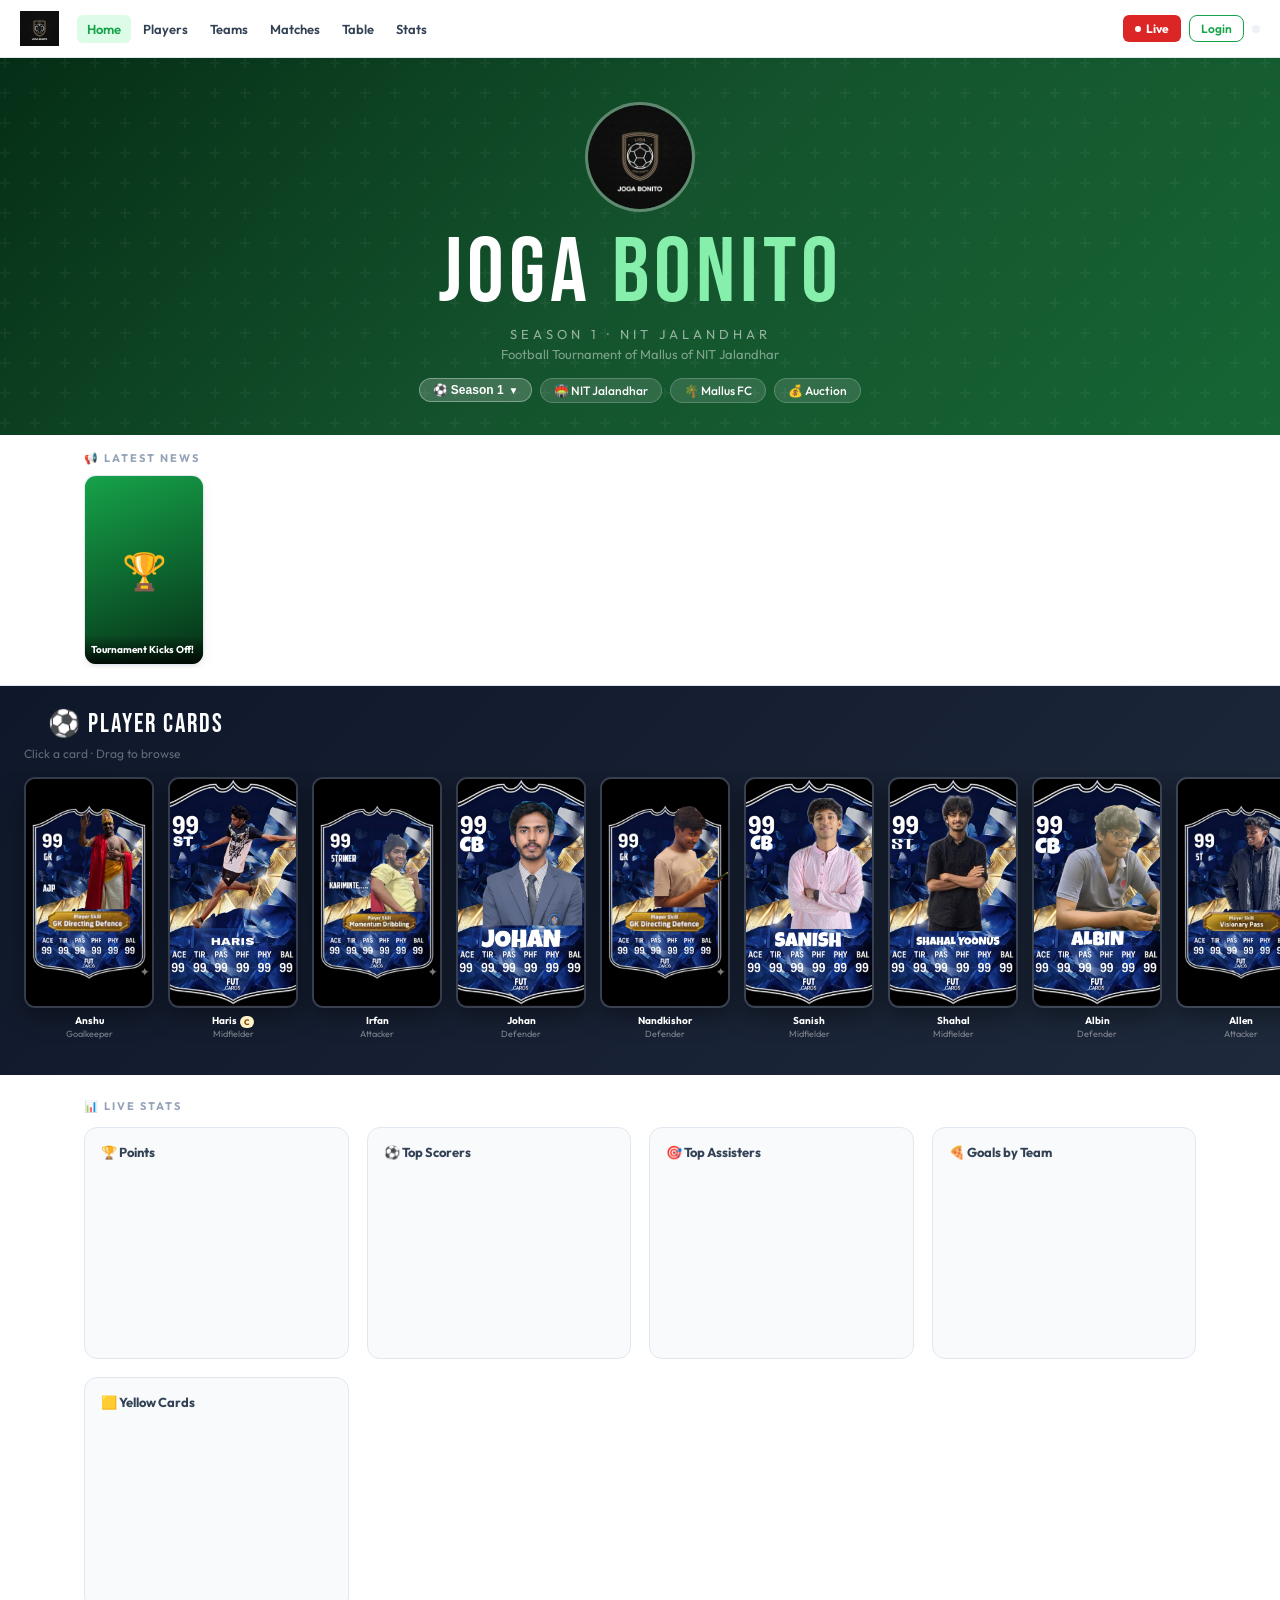
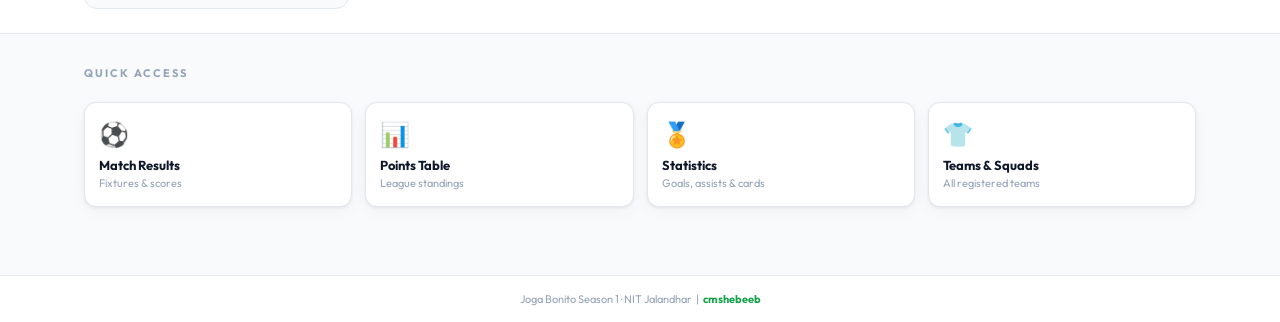
==== commit 926ac4be: "Matches test" ====
--- a/index.html
+++ b/index.html
@@ -172,9 +172,9 @@
         </div>
       </div>
       <!-- Clickable badges -->
-      <a class="hero-badge clickable" id="heroBadgeVenue" href="#" target="_blank">🏟️ NIT Jalandhar</a>
-      <a class="hero-badge clickable" id="heroBadgeMallus" href="#" target="_blank">🌴 Mallus FC</a>
-      <a class="hero-badge clickable" id="heroBadgeAuction" href="#" target="_blank">💰 Auction</a>
+      <a class="hero-badge clickable" id="heroBadgeVenue" href="https://www.nitj.ac.in/" target="_blank">🏟️ NIT Jalandhar</a>
+      <a class="hero-badge clickable" id="heroBadgeMallus" href="https://www.instagram.com/mallus_of_nitj/" target="_blank">🌴 Mallus FC</a>
+      <a class="hero-badge clickable" id="heroBadgeAuction" href="https://docs.google.com/spreadsheets/d/1DAy8SvGWC1oCyERtx92H_IigQj56R9_AfirM4stti_4/edit?gid=0#gid=0" target="_blank">💰 Auction</a>
     </div>
   </div>
 
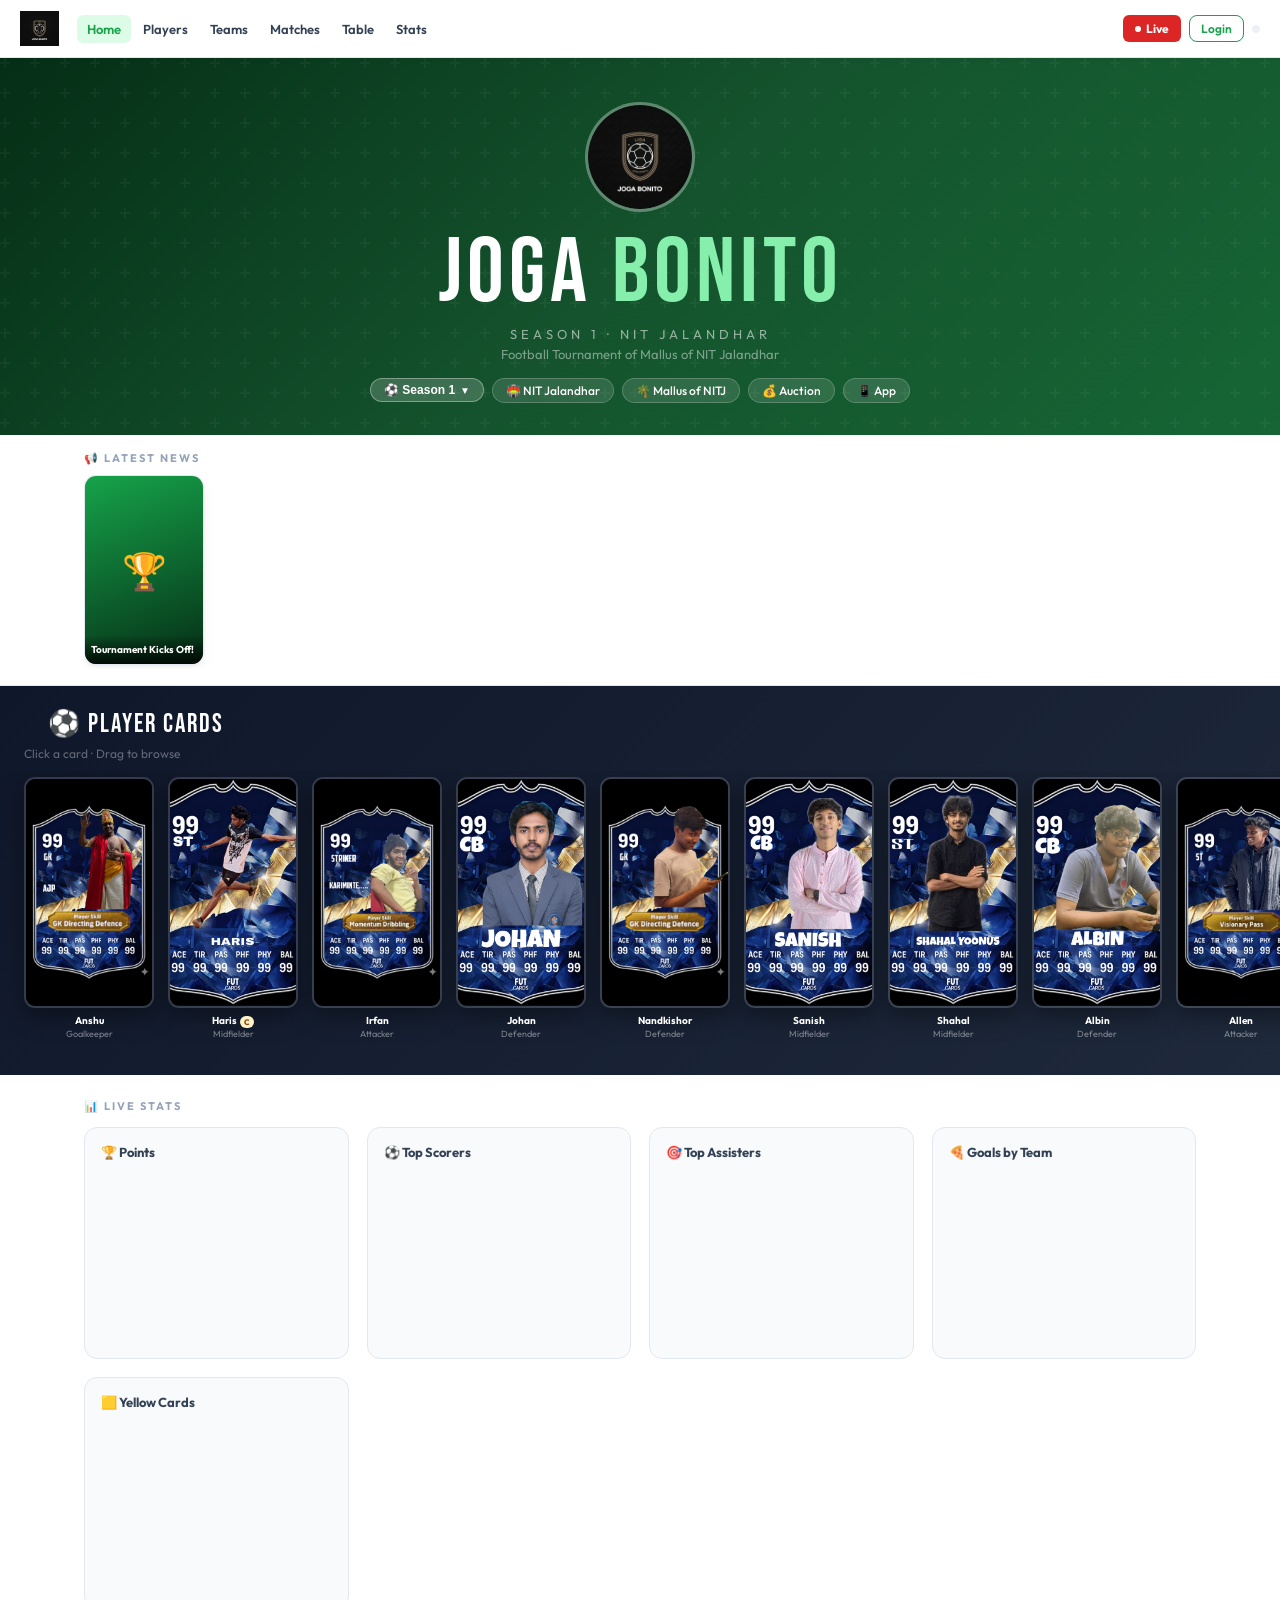
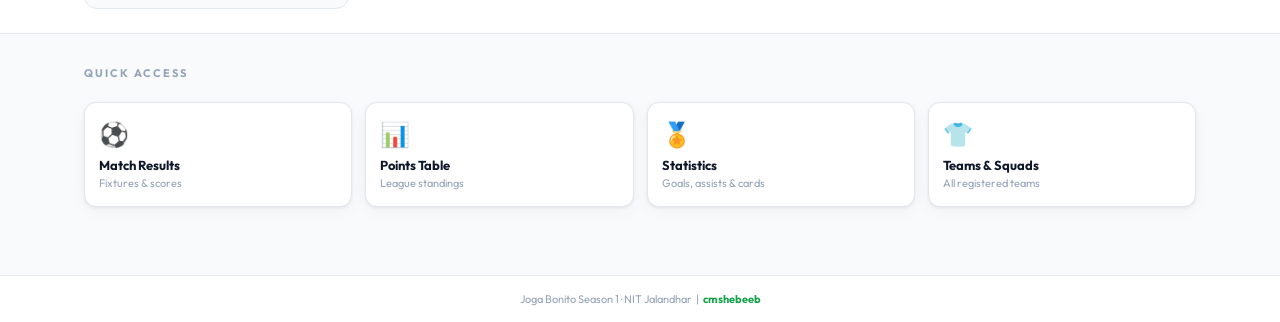
==== commit 935df34a: "Added some sposership" ====
--- a/index.html
+++ b/index.html
@@ -172,9 +172,13 @@
         </div>
       </div>
       <!-- Clickable badges -->
-      <a class="hero-badge clickable" id="heroBadgeVenue" href="https://www.nitj.ac.in/" target="_blank">🏟️ NIT Jalandhar</a>
-      <a class="hero-badge clickable" id="heroBadgeMallus" href="https://www.instagram.com/mallus_of_nitj/" target="_blank">🌴 Mallus FC</a>
-      <a class="hero-badge clickable" id="heroBadgeAuction" href="https://docs.google.com/spreadsheets/d/1DAy8SvGWC1oCyERtx92H_IigQj56R9_AfirM4stti_4/edit?gid=0#gid=0" target="_blank">💰 Auction</a>
+       <a class="hero-badge clickable" href="https://www.nitj.ac.in/" target="_blank" rel="noopener noreferrer">🏟️ NIT Jalandhar</a>
+
+        <a class="hero-badge clickable" href="https://www.instagram.com/mallus_of_nitj/" target="_blank" rel="noopener noreferrer">🌴 Mallus of NITJ</a>
+
+        <a class="hero-badge clickable" href="https://docs.google.com/spreadsheets/d/1DAy8SvGWC1oCyERtx92H_IigQj56R9_AfirM4stti_4/edit?gid=0#gid=0" target="_blank" rel="noopener noreferrer">💰 Auction</a>
+
+        <a class="hero-badge clickable" href="https://www.copafacil.com/-oqyvr@m633" target="_blank" rel="noopener noreferrer">📱 App</a>
     </div>
   </div>
 
@@ -348,6 +352,8 @@
   </div>
 </div>
 
+
+
 <!-- ═══════════════════════════════ REVIEW FORM ═══════════════════════════════ -->
 <div id="page-review" class="page">
   <div class="inner">
@@ -372,9 +378,15 @@
         <h2>JOGA BONITO — SEASON 1</h2>
         <p class="rev-sub">Share your all-star picks, award votes, rankings, and feedback. Login required.</p>
 
-        <form id="reviewForm" method="POST" onsubmit="handleSubmit(event)">
+        <!-- ✅ FIXED FORM -->
+        <form action="https://formspree.io/f/mvzdlbqd" method="POST">
+
+          <!-- 🔥 Required hidden fields -->
           <input type="hidden" name="_subject" value="Joga Bonito Fan Review">
-          <input type="hidden" name="submittedBy" id="hiddenSubmittedBy">
+          <input type="hidden" name="_captcha" value="false">
+
+          <!-- ✅ 🎯 Keep user on your website after submit -->
+          <input type="hidden" name="_next" value="https://cmshebeeb.github.io/Joga-Bonito/">
 
           <!-- ── SECTION 0: Your Name (auto-filled, read-only) ── -->
           <div class="form-section">
@@ -390,6 +402,7 @@
           <!-- ── SECTION 1: Create Your Tournament XI ── -->
           <div class="form-section">
             <div class="form-section-title">🏟️ Create Your Tournament XI</div>
+
             <div class="form-group">
               <label>Formation (Def – Mid – Att)</label>
               <div class="formation-grid">
@@ -402,8 +415,11 @@
                 <div class="formation-opt" onclick="selFm(this,'0-2-3')">0-2-3</div>
                 <div class="formation-opt" onclick="selFm(this,'2-3-0')">2-3-0</div>
               </div>
+
+              <!-- IMPORTANT -->
               <input type="hidden" name="formation" id="fmInput">
             </div>
+
             <div id="playerSlots"></div>
             <input type="hidden" name="squad" id="squadInput">
           </div>
@@ -439,7 +455,8 @@
               <select name="improved" id="q_improved"><option value="">— Select —</option></select></div>
           </div>
 
-          <!-- ── SECTION 3: Team Rankings ── -->
+
+          <!-- ── SECTION 3: Rankings ── -->
           <div class="form-section">
             <div class="form-section-title">📋 Team Rankings</div>
             <div style="font-weight:700;font-size:13px;margin-bottom:8px;color:var(--text2);">Overall Rankings</div>
@@ -466,26 +483,27 @@
             </div>
           </div>
 
-          <!-- ── SECTION 5: Rate the Committee ── -->
+          <!-- ── SECTION 5: Committee Rating ── -->
           <div class="form-section">
             <div class="form-section-title">⭐ Rate the Committee</div>
-            <p style="font-size:12px;color:var(--muted);margin-bottom:14px;">Click stars to rate. 1 = Poor, 5 = Excellent.</p>
-
-            <div id="committeeStars">
-              <!-- Generated by JS -->
-            </div>
-
-            <div class="form-group" style="margin-top:14px;">
+
+            <div id="committeeStars"></div>
+
+            <div class="form-group">
               <label>Any Comments on the Above?</label>
-              <textarea name="committee_note" id="q_committee_note" rows="3" placeholder="Optional comments about the committee..."></textarea>
+              <textarea name="committee_note"></textarea>
             </div>
           </div>
 
-          <button type="submit" class="btn btn-green btn-full" style="padding:13px;font-size:15px;margin-top:8px;">✅ Submit Review</button>
+          <!-- SUBMIT -->
+          <button type="submit" class="btn btn-green btn-full">
+            ✅ Submit Review
+          </button>
+
         </form>
       </div>
 
-      <!-- Success animation box -->
+      <!-- SUCCESS -->
       <div class="success-box" id="reviewSuccess">
         <div class="success-confetti" id="successConfetti"></div>
         <div style="font-size:56px;margin-bottom:10px;position:relative;z-index:1;">🎉</div>
@@ -499,6 +517,8 @@
     </div>
   </div>
 </div>
+
+
 
 <!-- ═══════════════════════════════ ADMIN LOGIN ═══════════════════════════════ -->
 <div id="page-admin-login" class="page" style="padding:0;max-width:100%;">
--- a/styles.css
+++ b/styles.css
@@ -119,7 +119,13 @@
 .events-carousel{position:relative;overflow:hidden;border-radius:14px;margin-top:12px;}
 .events-slides{display:flex;transition:transform .5s ease;will-change:transform;}
 .event-slide{flex-shrink:0;width:100%;position:relative;border-radius:14px;overflow:hidden;}
-.event-slide img{width:100%;height:320px;object-fit:cover;display:block;}
+.event-slide img {
+  width: 100%;
+  aspect-ratio: 16 / 9;   /* THIS is the key */
+  height: auto;
+  object-fit: cover;
+  display: block;
+}
 .event-caption{position:absolute;bottom:0;left:0;right:0;padding:14px 18px;background:linear-gradient(transparent,rgba(0,0,0,.8));color:#fff;}
 .event-caption h3{font-size:16px;font-weight:700;}
 .event-caption p{font-size:12px;opacity:.7;margin-top:2px;}
@@ -137,7 +143,6 @@
 .cards-track-wrap{overflow:hidden;cursor:grab;user-select:none;}
 .cards-track-wrap.dragging{cursor:grabbing;}
 .cards-track{display:flex;gap:14px;padding:6px 24px 14px;width:max-content;transition:transform .1s linear;}
-.cards-track.animating{animation:slideCards 70s linear infinite;}
 @keyframes slideCards{0%{transform:translateX(0)}100%{transform:translateX(-50%)}}
 .pc-item{flex-shrink:0;width:130px;cursor:pointer;transition:transform .3s;z-index:1;position:relative;}
 .pc-item:hover{transform:translateY(-14px) scale(1.1);z-index:10;}
@@ -436,7 +441,10 @@
   .player-list-card{padding:11px 12px;}
   .plc-photo{width:42px;height:42px;}
   .plc-name{font-size:14px;}
-  .event-slide img{height:220px;}
+  .event-slide img{
+    aspect-ratio: 16 / 9;
+    height: auto;
+  }
   .pstats-grid{grid-template-columns:repeat(2,1fr);}
 }
 @media(max-width:480px){
@@ -447,4 +455,53 @@
   .match-team-name{font-size:12px;}
   .form-section{padding:14px;}
   .stars .star{font-size:26px;}
+}
+
+
+.player-stats-wrap {
+  display: grid;
+  grid-template-columns: 2fr 3fr;
+  gap: 20px;
+  align-items: center;
+}
+
+.ps-left {
+  display: flex;
+  justify-content: center;
+}
+
+.ps-left img {
+  width: 100%;
+  max-width: 240px;
+  aspect-ratio: 2/3;
+  object-fit: cover;
+  border-radius: 12px;   /* rectangle */
+  border: 3px solid var(--green);
+}
+
+.ps-right {
+  width: 100%;
+}
+
+@media (max-width: 768px) {
+  .player-stats-wrap {
+    grid-template-columns: 1fr;
+    text-align: center;
+    gap: 14px;
+  }
+
+  .ps-left {
+    justify-content: center;
+  }
+
+  .ps-left img {
+    width: 100%;
+    max-width: 180px;
+    aspect-ratio: 2/3;   /* keep rectangular */
+    border-radius: 12px;
+  }
+
+  .ps-right {
+    text-align: center;
+  }
 }
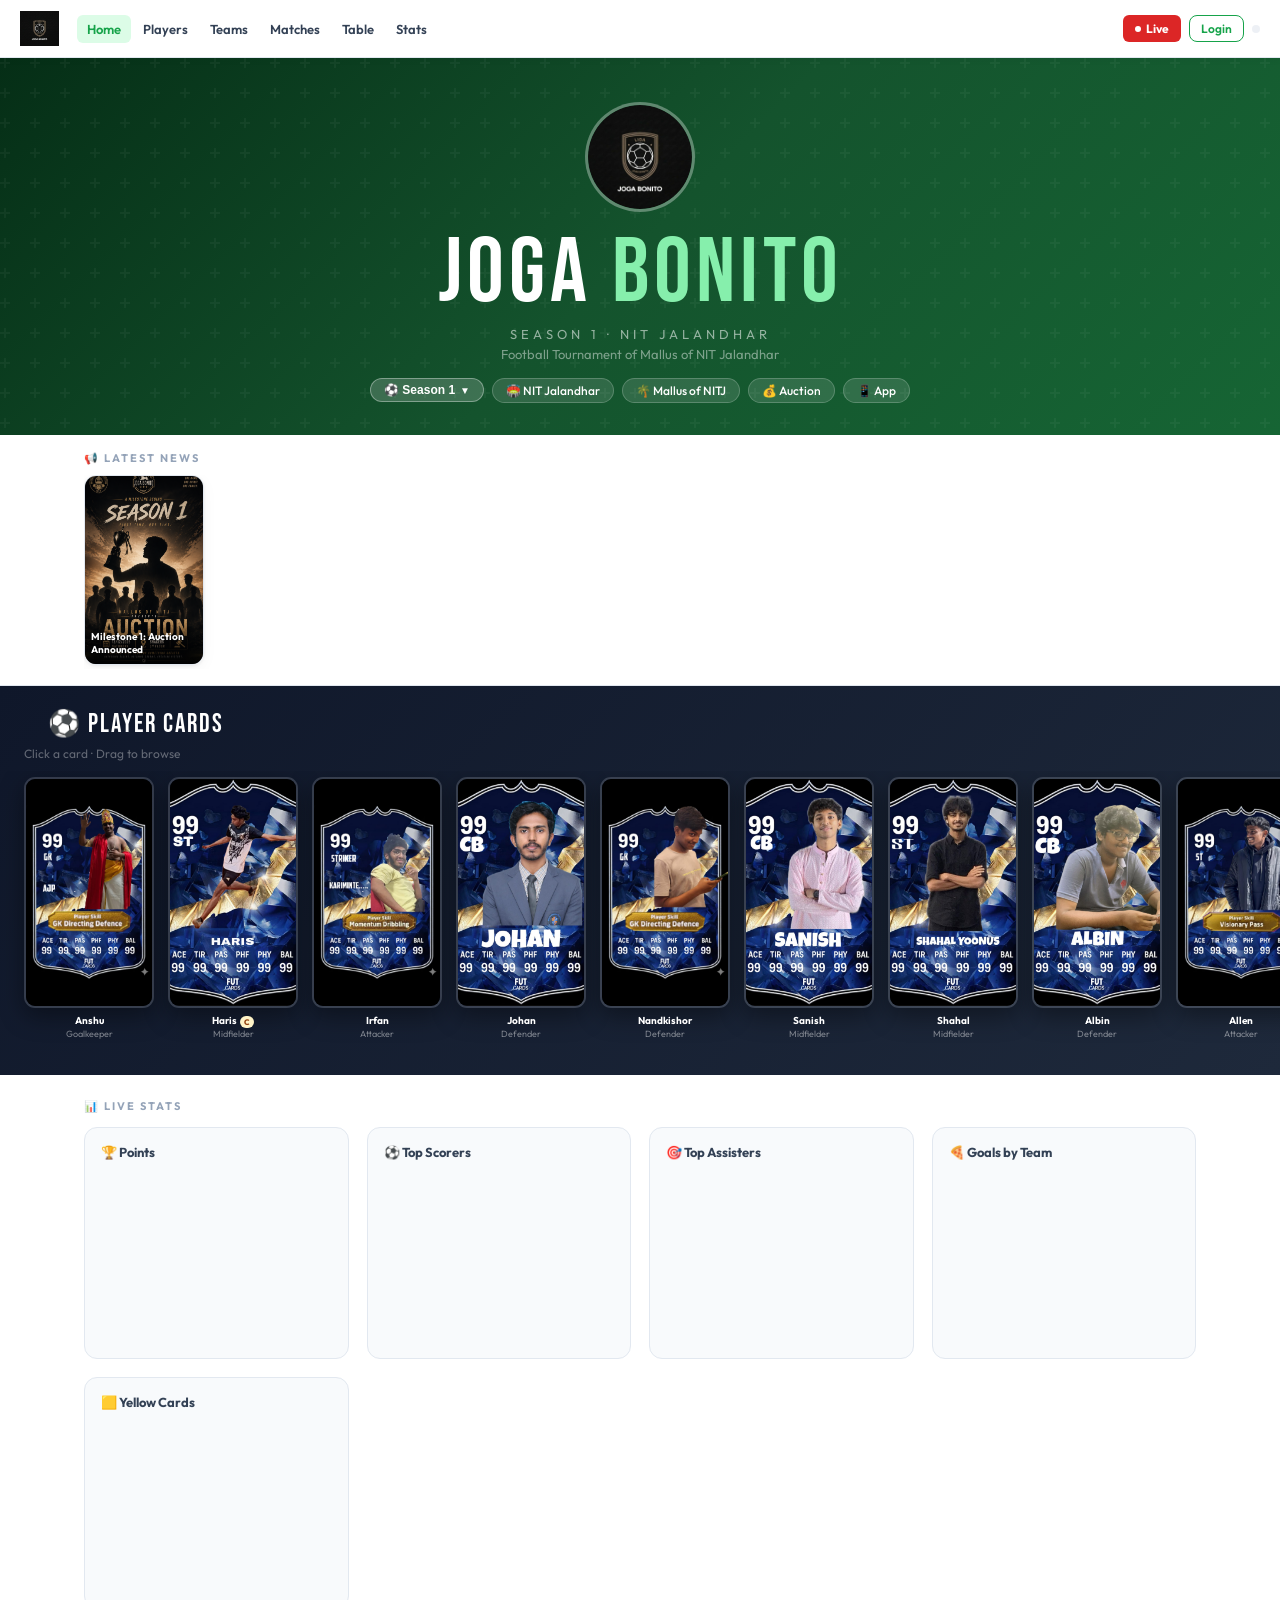
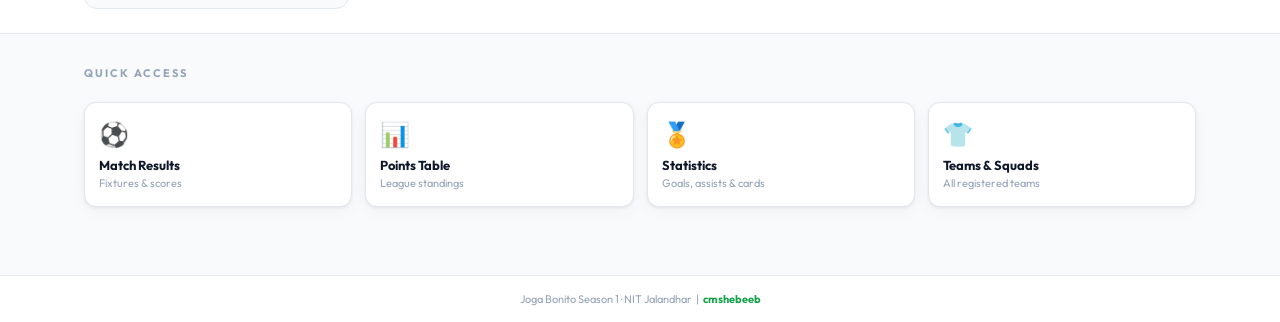
==== commit eda89cad: "modified all well" ====
--- a/index.html
+++ b/index.html
@@ -5,9 +5,8 @@
 <meta name="viewport" content="width=device-width, initial-scale=1.0">
 <title>Joga Bonito Season 1</title>
 <link href="https://fonts.googleapis.com/css2?family=Bebas+Neue&family=Outfit:wght@300;400;500;600;700&display=swap" rel="stylesheet">
-<script src="https://cdnjs.cloudflare.com/ajax/libs/Chart.js/4.4.1/chart.umd.min.js"></script>
+<script src="https://cdnjs.cloudflare.com/ajax/libs/Chart.js/4.4.1/chart.umd.min.js" defer></script>
 <link rel="stylesheet" href="styles.css">
-<script src="data.js"></script>
 </head>
 <body>
 
@@ -15,7 +14,7 @@
 <nav>
   <div class="nav-left">
     <!-- Replace logo.png with your actual logo file path -->
-    <img class="nav-logo-img" src="images/logo.png" alt="Joga Bonito" onclick="showPage('home')"
+    <img class="nav-logo-img" src="images/logo.png" alt="Joga Bonito" loading="lazy" onclick="showPage('home')"
          onerror="this.outerHTML='<span style=font-family:Bebas Neue;font-size:22px;color:var(--green);cursor:pointer;font-weight:700;letter-spacing:2px onclick=showPage(&quot;home&quot;)>JB</span>'">
     <div class="nav-links">
       <button class="nav-btn active" onclick="showPage('home')">Home</button>
@@ -184,6 +183,8 @@
 
   <!-- Season 1 content wrapper -->
   <div id="season1Content">
+    <!-- MOD 9: Champions section on home page -->
+  <div id="homeChampionBlock" style="display:none;padding:24px;max-width:1160px;margin:0 auto;"></div>
 
     <!-- News -->
     <div class="news-section">
@@ -243,12 +244,7 @@
     </div>
 
     <!-- Comments slider -->
-    <div class="comments-section" id="commentSection" style="display:none;">
-      <div class="comments-inner">
-        <div class="section-label" style="margin-bottom:8px;">💬 Fan Comments</div>
-        <div style="overflow:hidden;"><div class="slider-track" id="sliderTrack"></div></div>
-      </div>
-    </div>
+    <div id="commentSection" class="comments-section" style="display:none;"></div>
 
     <!-- Quick links -->
     <div class="inner">
@@ -297,6 +293,8 @@
   <div class="inner">
     <div class="sec-header"><div class="sec-title">Match Results</div></div>
     <div class="sec-divider"></div>
+    <!-- Winner block in matches -->
+    <div id="matchesWinnerBlock" style="display:none;margin-bottom:28px;"></div>
     <div id="matchesList"></div>
   </div>
 </div>
@@ -691,6 +689,7 @@
   <p>Joga Bonito Season 1 · NIT Jalandhar &nbsp;|&nbsp; <a href="https://github.com/cmshebeeb" target="_blank">cmshebeeb</a></p>
 </footer>
 
+<script src="data.js"></script>
 <script src="script.js"></script>
 </body>
 </html>
--- a/styles.css
+++ b/styles.css
@@ -173,26 +173,43 @@
 .graph-card h4{font-size:13px;font-weight:700;color:var(--text2);margin-bottom:12px;}
 .graph-canvas-wrap{position:relative;height:170px;}
 
-/* ── COMMENTS SLIDER ── */
-.comments-section{background:#f1f5f9;border-top:1px solid var(--border);border-bottom:1px solid var(--border);padding:16px 0;overflow:hidden;}
+/* ── COMMENTS SLIDER (Manual navigation) ── */
+.comments-section{background:#f1f5f9;border-top:1px solid var(--border);border-bottom:1px solid var(--border);padding:24px 0;}
 .comments-inner{max-width:1160px;margin:0 auto;padding:0 24px;}
-.slider-track{display:flex;gap:12px;animation:slideC 50s linear infinite;width:max-content;}
-.slider-track:hover{animation-play-state:paused;}
-@keyframes slideC{0%{transform:translateX(0)}100%{transform:translateX(-50%)}}
-.comment-chip{background:#fff;border:1px solid var(--border);border-radius:40px;padding:8px 14px;display:flex;align-items:center;gap:9px;white-space:nowrap;box-shadow:var(--shadow);flex-shrink:0;}
-.cc-av{width:26px;height:26px;border-radius:50%;background:var(--gl);display:flex;align-items:center;justify-content:center;font-size:11px;font-weight:700;color:var(--green);flex-shrink:0;}
-.cc-name{font-size:12px;font-weight:700;}
-.cc-text{font-size:12px;color:var(--muted);}
+.comment-viewer{display:flex;flex-direction:column;align-items:center;gap:14px;margin-top:10px;}
+.comment-card-display{background:#fff;border:1px solid var(--border);border-radius:16px;padding:22px 24px;max-width:640px;width:100%;box-shadow:var(--shadow);min-height:90px;text-align:center;position:relative;}
+.cc-av-lg{width:44px;height:44px;border-radius:50%;background:var(--gl);display:flex;align-items:center;justify-content:center;font-size:18px;font-weight:700;color:var(--green);margin:0 auto 10px;}
+.cc-name-lg{font-weight:700;font-size:15px;margin-bottom:6px;}
+.cc-text-lg{font-size:14px;color:var(--text2);line-height:1.6;white-space:normal;word-wrap:break-word;}
+.comment-nav{display:flex;align-items:center;gap:14px;}
+.comment-nav-btn{background:none;border:1.5px solid var(--green);color:var(--green);border-radius:50%;width:36px;height:36px;cursor:pointer;font-size:18px;display:flex;align-items:center;justify-content:center;transition:all .2s;}
+.comment-nav-btn:hover{background:var(--green);color:#fff;}
+.comment-counter{font-size:13px;color:var(--muted);font-weight:600;min-width:50px;text-align:center;}
+.comment-dots{display:flex;gap:6px;justify-content:center;}
+.comment-dot{width:8px;height:8px;border-radius:50%;background:var(--border2);cursor:pointer;border:none;transition:all .2s;}
+.comment-dot.active{background:var(--green);width:20px;border-radius:4px;}
 
 /* ── SPONSORS ── */
 .sponsors-section{background:#fff;padding:22px 0;border-bottom:1px solid var(--border);}
 .sponsors-inner{max-width:1160px;margin:0 auto;padding:0 24px;}
-.sponsors-grid{display:flex;gap:16px;flex-wrap:wrap;margin-top:12px;}
-.sponsor-card{background:var(--bg);border:1.5px solid var(--border);border-radius:12px;padding:16px 20px;display:flex;align-items:center;gap:14px;cursor:pointer;transition:all .2s;box-shadow:var(--shadow);}
+.sponsors-grid{display:flex;gap:16px;flex-wrap:wrap;margin-top:12px;align-items:stretch;}
+.sponsor-card{flex:1;min-width:220px;}
+.sponsor-card{
+  background:var(--bg);
+  border:1.5px solid var(--border);
+  border-radius:12px;
+  padding:16px 20px;
+  display:flex;
+  align-items:center;
+  gap:14px;
+  cursor:pointer;
+  transition:all .2s;
+  box-shadow:var(--shadow);
+}
 .sponsor-card:hover{border-color:var(--gold);box-shadow:0 4px 20px rgba(217,119,6,.15);transform:translateY(-2px);}
-.sponsor-avatar{width:48px;height:48px;border-radius:50%;object-fit:cover;border:2px solid var(--gold);background:var(--gl);display:flex;align-items:center;justify-content:center;font-size:20px;font-weight:700;color:var(--gold);flex-shrink:0;}
+.sponsor-avatar{width:70px;height:70px;border-radius:50%;object-fit:cover;border:2px solid var(--gold);background:var(--gl);display:flex;align-items:center;justify-content:center;font-size:28px;font-weight:700;color:var(--gold);flex-shrink:0;}
 .sponsor-avatar img{width:100%;height:100%;object-fit:cover;border-radius:50%;}
-.sponsor-name{font-weight:700;font-size:14px;}
+.sponsor-name{font-weight:700;font-size:17px;}
 .sponsor-role{font-size:11px;color:var(--gold);font-weight:600;text-transform:uppercase;letter-spacing:.5px;margin-top:2px;}
 
 /* Sponsor modal */
@@ -248,7 +265,7 @@
 .table-wrap{overflow-x:auto;border-radius:10px;border:1px solid var(--border);box-shadow:var(--shadow);}
 table{width:100%;border-collapse:collapse;font-size:13px;background:#fff;}
 th{background:var(--green);color:#fff;padding:10px 13px;text-align:left;font-weight:700;font-size:11px;letter-spacing:.4px;text-transform:uppercase;}
-td{padding:10px 13px;border-bottom:1px solid var(--border);color:var(--text2);vertical-align:middle;}
+td{padding:20px 13px;border-bottom:1px solid var(--border);color:var(--text2);vertical-align:middle;}
 tr:last-child td{border-bottom:none;}tr:hover td{background:var(--bg);}
 .team-logo-sm{width:24px;height:24px;border-radius:50%;object-fit:cover;border:1px solid var(--border);}
 .player-photo-sm{width:30px;height:30px;border-radius:50%;object-fit:cover;border:1px solid var(--border);}
@@ -256,9 +273,25 @@
 
 /* ── MATCH CARD ── */
 .match-card{background:var(--card);border:1px solid var(--border);border-radius:12px;padding:16px;margin-bottom:10px;box-shadow:var(--shadow);}
+/* Final match special styling */
+.final-match {
+  background: linear-gradient(135deg, #78350f 0%, #1c1c0a 100%);
+  border: 2px solid var(--gold);
+  box-shadow: 0 0 20px rgba(217,119,6,0.3);
+  animation: finalGlow 2.5s ease-in-out infinite alternate;
+  color: #fff;
+}
+.final-match .match-team-name { color: #fff; }
+.final-match .match-score { color: var(--gold); }
+.final-match .goal-badge { background: rgba(255,255,255,0.1); color: #fff; border-color: rgba(255,255,255,0.2); }
+
+@keyframes finalGlow {
+  from { box-shadow: 0 0 14px rgba(217,119,6,0.3); }
+  to   { box-shadow: 0 0 36px rgba(217,119,6,0.7); }
+}
 .match-teams{display:flex;align-items:center;justify-content:space-between;gap:10px;}
 .match-team{display:flex;flex-direction:column;align-items:center;gap:5px;flex:1;}
-.match-team-name{font-weight:700;font-size:13px;text-align:center;}
+.match-team-name{font-weight:800;font-size:16px;text-align:center;}
 .match-score{font-family:'Bebas Neue';font-size:40px;color:var(--green);min-width:80px;text-align:center;line-height:1;}
 .goal-list{margin-top:8px;display:flex;flex-wrap:wrap;gap:5px;}
 .goal-badge{background:var(--bg);border:1px solid var(--border);border-radius:6px;padding:2px 8px;font-size:11px;color:var(--text2);}
@@ -269,11 +302,17 @@
 
 /* Match detail modal */
 .match-detail-team-header{display:flex;align-items:center;gap:10px;padding:12px 0;border-bottom:1px solid var(--border);margin-bottom:10px;}
-.match-detail-team-logo{width:36px;height:36px;border-radius:50%;object-fit:cover;border:1px solid var(--border);}
+.match-detail-team-logo {
+  width: 120px;
+  height: 120px;
+  border-radius: 50%;
+  object-fit: cover;
+  border: 2px solid var(--green);
+}
 .match-detail-team-name{font-weight:800;font-size:15px;}
 .match-goal-row{display:flex;align-items:center;gap:10px;padding:8px 0;border-bottom:1px solid var(--border);}
 .match-goal-row:last-child{border-bottom:none;}
-.match-goal-photo{width:36px;height:36px;border-radius:50%;object-fit:cover;border:2px solid var(--green);flex-shrink:0;}
+.match-goal-photo{width:80px;height:80px;border-radius:50%;object-fit:cover;border:2px solid var(--green);flex-shrink:0;}
 .match-goal-info{flex:1;}
 .match-goal-name{font-weight:700;font-size:13px;}
 .match-goal-sub{font-size:11px;color:var(--muted);}
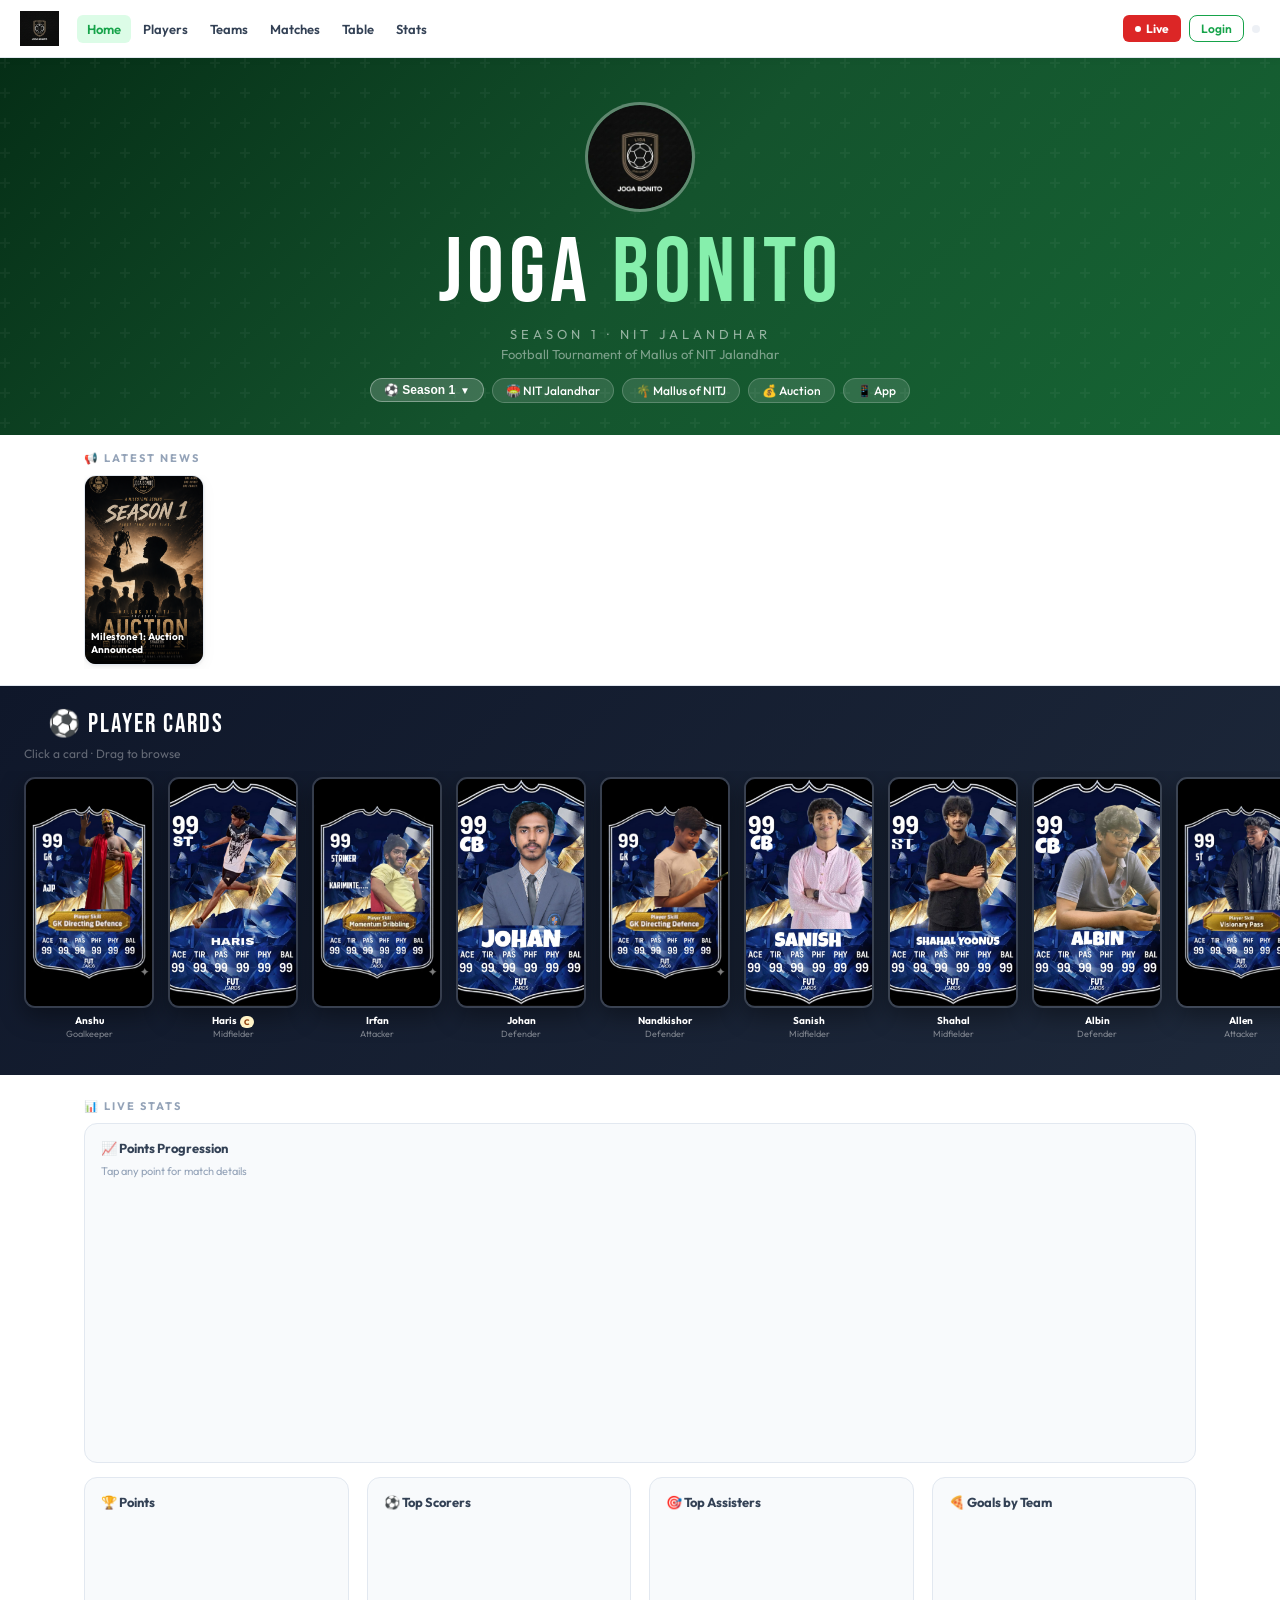
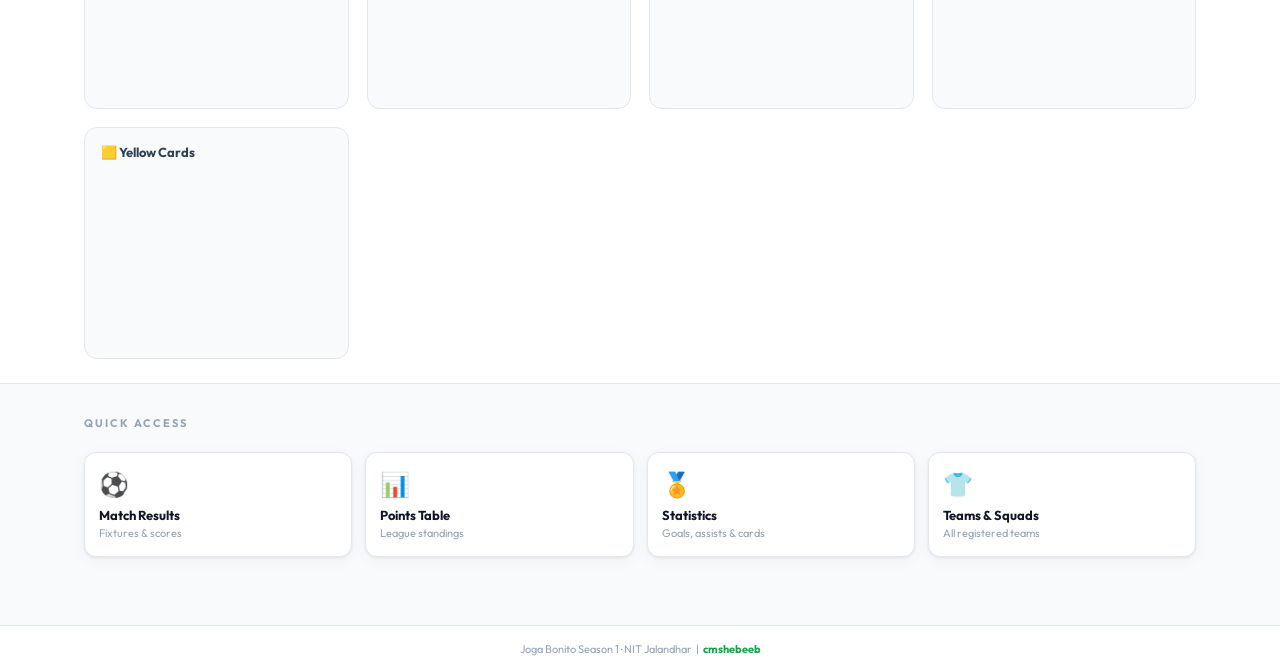
==== commit 48de4188: "Added match progress graph" ====
--- a/index.html
+++ b/index.html
@@ -209,6 +209,7 @@
     <div class="graphs-section" id="graphsSection" style="display:none;">
       <div class="graphs-inner">
         <div class="section-label">📊 Live Stats</div>
+        <div class="graph-card graph-card--wide"><h4>📈 Points Progression</h4><p style="font-size:11px;color:var(--muted);margin:-4px 0 8px;">Tap any point for match details</p><div class="graph-canvas-wrap" style="height:260px;"><canvas id="chartProgression"></canvas></div></div>
         <div class="graphs-grid">
           <div class="graph-card"><h4>🏆 Points</h4><div class="graph-canvas-wrap"><canvas id="chartPts"></canvas></div></div>
           <div class="graph-card"><h4>⚽ Top Scorers</h4><div class="graph-canvas-wrap"><canvas id="chartScorers"></canvas></div></div>
@@ -245,6 +246,8 @@
 
     <!-- Comments slider -->
     <div id="commentSection" class="comments-section" style="display:none;"></div>
+    <!-- Points Progression tooltip -->
+    <div id="progressionTooltip" style="display:none;position:fixed;z-index:999;background:#0f172a;color:#fff;border-radius:12px;padding:12px 16px;font-size:13px;max-width:220px;box-shadow:0 8px 32px rgba(0,0,0,0.35);pointer-events:none;line-height:1.6;"></div>
 
     <!-- Quick links -->
     <div class="inner">
--- a/styles.css
+++ b/styles.css
@@ -169,6 +169,7 @@
 .graphs-section{background:#fff;padding:24px 0;border-bottom:1px solid var(--border);}
 .graphs-inner{max-width:1160px;margin:0 auto;padding:0 24px;}
 .graphs-grid{display:grid;grid-template-columns:repeat(auto-fit,minmax(260px,1fr));gap:18px;margin-top:14px;}
+.graph-card--wide{grid-column:1/-1;}
 .graph-card{background:var(--bg);border:1px solid var(--border);border-radius:13px;padding:16px;}
 .graph-card h4{font-size:13px;font-weight:700;color:var(--text2);margin-bottom:12px;}
 .graph-canvas-wrap{position:relative;height:170px;}
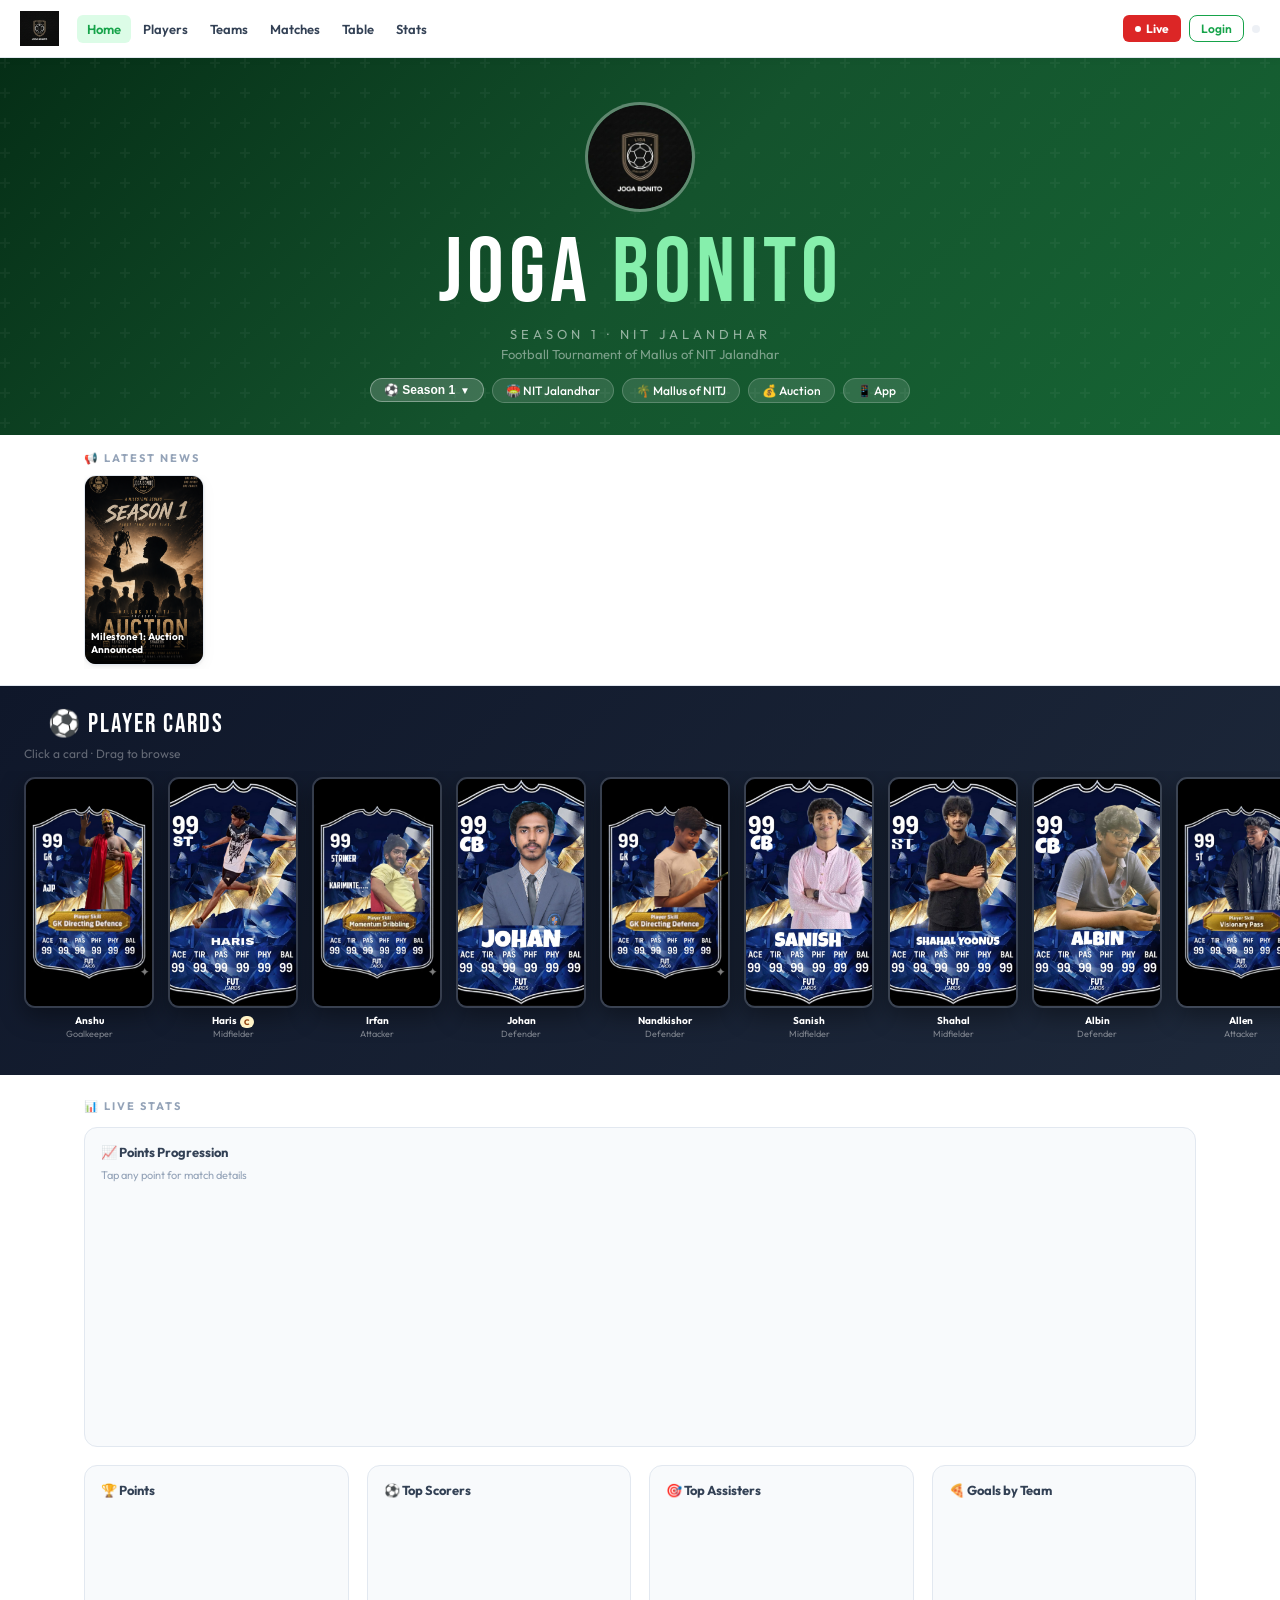
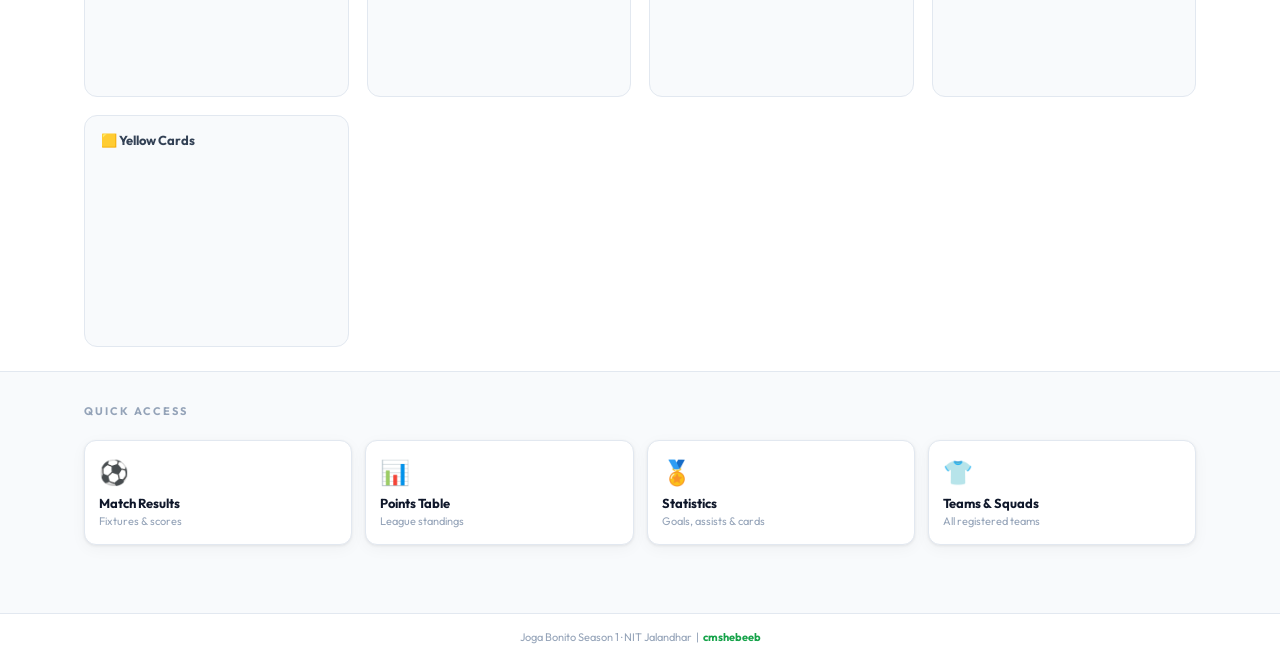
==== commit 4de5b26d: "modified progress graph for mobiles" ====
--- a/index.html
+++ b/index.html
@@ -209,13 +209,13 @@
     <div class="graphs-section" id="graphsSection" style="display:none;">
       <div class="graphs-inner">
         <div class="section-label">📊 Live Stats</div>
-        <div class="graph-card graph-card--wide"><h4>📈 Points Progression</h4><p style="font-size:11px;color:var(--muted);margin:-4px 0 8px;">Tap any point for match details</p><div class="graph-canvas-wrap" style="height:260px;"><canvas id="chartProgression"></canvas></div></div>
         <div class="graphs-grid">
-          <div class="graph-card"><h4>🏆 Points</h4><div class="graph-canvas-wrap"><canvas id="chartPts"></canvas></div></div>
-          <div class="graph-card"><h4>⚽ Top Scorers</h4><div class="graph-canvas-wrap"><canvas id="chartScorers"></canvas></div></div>
-          <div class="graph-card"><h4>🎯 Top Assisters</h4><div class="graph-canvas-wrap"><canvas id="chartAssists"></canvas></div></div>
-          <div class="graph-card"><h4>🍕 Goals by Team</h4><div class="graph-canvas-wrap"><canvas id="chartGoals"></canvas></div></div>
-          <div class="graph-card"><h4>🟨 Yellow Cards</h4><div class="graph-canvas-wrap"><canvas id="chartCards"></canvas></div></div>
+        <div class="graph-card graph-card--wide"><h4>📈 Points Progression</h4><p style="font-size:11px;color:var(--muted);margin:-4px 0 8px;">Tap any point for match details</p><div class="graph-canvas-wrap graph-canvas-wrap--tall"><canvas id="chartProgression"></canvas></div></div>
+        <div class="graph-card"><h4>🏆 Points</h4><div class="graph-canvas-wrap"><canvas id="chartPts"></canvas></div></div>
+        <div class="graph-card"><h4>⚽ Top Scorers</h4><div class="graph-canvas-wrap"><canvas id="chartScorers"></canvas></div></div>
+        <div class="graph-card"><h4>🎯 Top Assisters</h4><div class="graph-canvas-wrap"><canvas id="chartAssists"></canvas></div></div>
+        <div class="graph-card"><h4>🍕 Goals by Team</h4><div class="graph-canvas-wrap"><canvas id="chartGoals"></canvas></div></div>
+        <div class="graph-card"><h4>🟨 Yellow Cards</h4><div class="graph-canvas-wrap"><canvas id="chartCards"></canvas></div></div>
         </div>
       </div>
     </div>
--- a/styles.css
+++ b/styles.css
@@ -102,11 +102,11 @@
 .story-overlay h3{font-size:10px;font-weight:700;line-height:1.3;color:#fff;}
 
 /* ── STORY MODAL ── */
-#storyModal .modal-box{background:#000;padding:0;max-width:340px;height:520px;}
-.story-full{width:100%;height:100%;display:flex;flex-direction:column;}
-.story-full-img{flex:1;background:linear-gradient(160deg,var(--green),#052e16);display:flex;align-items:center;justify-content:center;font-size:64px;overflow:hidden;}
-.story-full-img img{width:100%;height:100%;object-fit:cover;}
-.story-full-content{padding:14px;background:linear-gradient(transparent,rgba(0,0,0,.95));}
+#storyModal .modal-box{background:#000;padding:0;max-width:360px;width:100%;max-height:92vh;overflow:hidden;border-radius:16px;}
+.story-full{width:100%;display:flex;flex-direction:column;}
+.story-full-img{width:100%;aspect-ratio:9/16;background:linear-gradient(160deg,var(--green),#052e16);display:flex;align-items:center;justify-content:center;font-size:64px;overflow:hidden;flex-shrink:0;}
+.story-full-img img{width:100%;height:100%;object-fit:cover;object-position:top;}
+.story-full-content{padding:14px 16px 18px;background:#111;overflow-y:auto;}
 .story-full-content h2{font-size:16px;font-weight:700;color:#fff;}
 .story-full-content p{font-size:12px;color:rgba(255,255,255,.65);margin-top:4px;}
 .story-progress{display:flex;gap:4px;padding:10px 12px 0;}
@@ -173,6 +173,10 @@
 .graph-card{background:var(--bg);border:1px solid var(--border);border-radius:13px;padding:16px;}
 .graph-card h4{font-size:13px;font-weight:700;color:var(--text2);margin-bottom:12px;}
 .graph-canvas-wrap{position:relative;height:170px;}
+.graph-canvas-wrap--tall{height:240px;}
+@media(max-width:768px){
+  .graph-canvas-wrap--tall{height:200px;}
+}
 
 /* ── COMMENTS SLIDER (Manual navigation) ── */
 .comments-section{background:#f1f5f9;border-top:1px solid var(--border);border-bottom:1px solid var(--border);padding:24px 0;}
